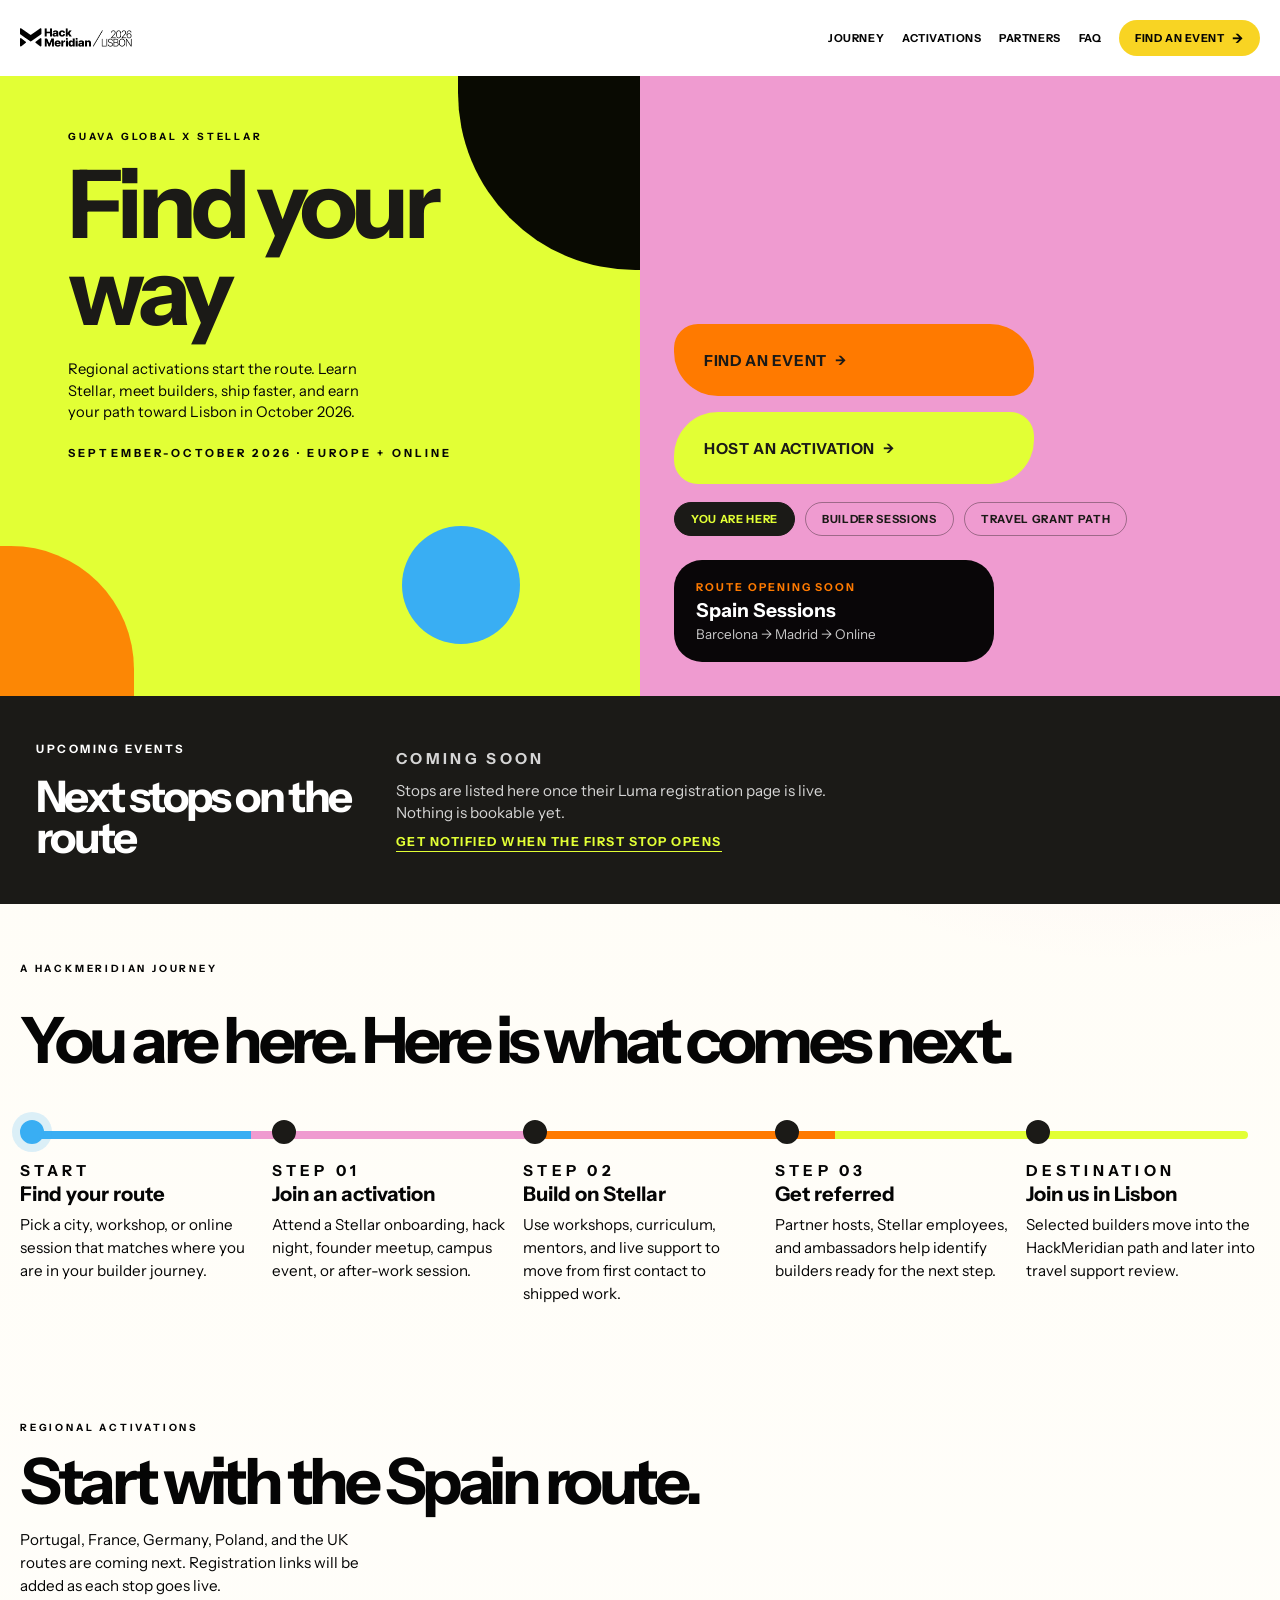
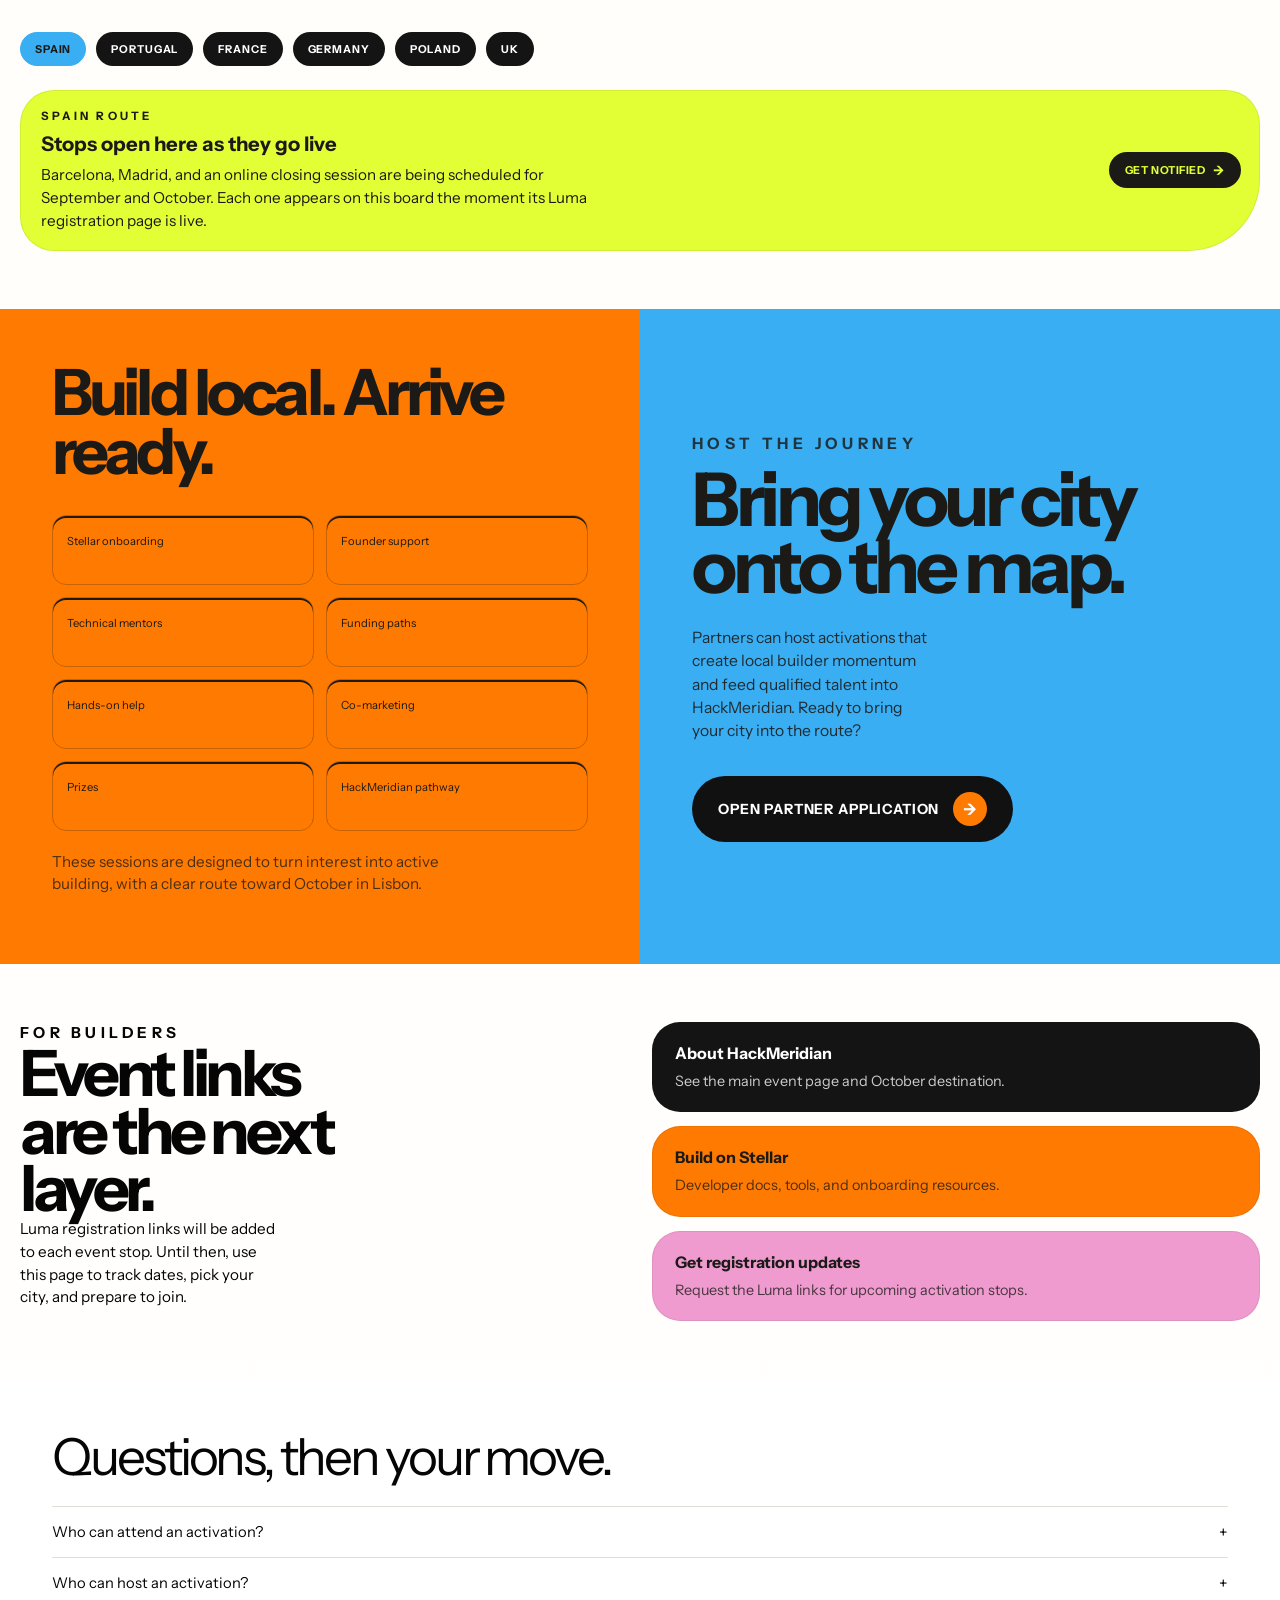
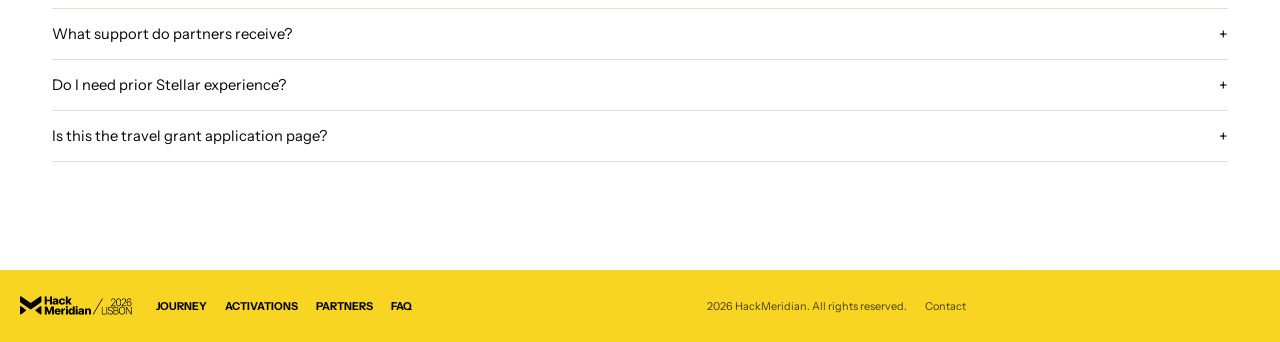
==== index.html @ 7ce5af92 "Hold events until Luma is live; rebuild partner page from the brief Events: - Neither the upcoming s" ====
<!DOCTYPE html>
<html lang="en">
<head>
  <meta charset="UTF-8" />
  <meta name="viewport" content="width=device-width, initial-scale=1.0" />
  <title>Find Your Way to HackMeridian</title>
  <link rel="stylesheet" href="style.css" />
</head>
<body class="yourway-page">
  <header class="site-header">
    <a class="brand" href="#top" aria-label="Find Your Way home">
      <img class="brand__logo" src="assets/event-icon.png" alt="HackMeridian 2026 Lisbon" />
    </a>
    <nav class="site-nav" aria-label="Primary">
      <a href="#journey">Journey</a>
      <a href="#events">Activations</a>
      <a href="#partners">Partners</a>
      <a href="#faq">FAQ</a>
      <a class="site-nav__cta" href="#events">Find an Event</a>
    </nav>
  </header>

  <main id="top">
    <section class="hero yourway-hero">
      <div class="hero__inner">
        <div class="hero__panel hero__panel--copy yourway-hero__copy">
          <div class="yourway-hero__terrain yourway-hero__terrain--one" aria-hidden="true"></div>
          <div class="yourway-hero__terrain yourway-hero__terrain--two" aria-hidden="true"></div>
          <p class="eyebrow">Guava Global x Stellar</p>
          <h1>Find your way</h1>
          <p class="hero__lede">
            Regional activations start the route. Learn Stellar, meet builders,
            ship faster, and earn your path toward Lisbon in October 2026.
          </p>
          <p class="hero__meta">September-October 2026 · Europe + Online</p>
        </div>
        <div class="hero__panel hero__panel--image yourway-hero__image">
          <div class="yourway-hero__cta-stage">
            <div class="yourway-hero__actions">
              <a class="button button--dark" href="#events">Find an event</a>
              <a class="button button--yellow" href="#partners">Host an activation</a>
            </div>
            <ul class="yourway-hero__tags" aria-label="Journey highlights">
              <li>You are here</li>
              <li>Builder sessions</li>
              <li>Travel grant path</li>
            </ul>
          </div>
          <div class="yourway-hero__board">
            <p>Route opening soon</p>
            <strong>Spain Sessions</strong>
            <span>Barcelona → Madrid → Online</span>
          </div>
        </div>
      </div>
    </section>

    <section class="yourway-upcoming" aria-label="Upcoming events">
      <div class="yourway-upcoming__inner">
        <div class="yourway-upcoming__intro">
          <p class="stats__eyebrow">Upcoming events</p>
          <h2 class="stats__heading">Next stops on the route</h2>
        </div>
        <div class="yourway-upcoming__soon">
          <p class="yourway-upcoming__date">Coming soon</p>
          <p>
            Stops are listed here once their Luma registration page is live.
            Nothing is bookable yet.
          </p>
          <a href="#registration-updates">Get notified when the first stop opens</a>
        </div>
      </div>
    </section>

    <section class="yourway-journey" id="journey">
      <div class="yourway-journey__intro">
        <p class="eyebrow">A HackMeridian journey</p>
        <h2>You are here. Here is what comes next.</h2>
      </div>
      <div class="yourway-journey__line">
        <article class="yourway-stop yourway-stop--active">
          <span class="yourway-stop__dot"></span>
          <p class="yourway-stop__label">Start</p>
          <h3>Find your route</h3>
          <p>Pick a city, workshop, or online session that matches where you are in your builder journey.</p>
        </article>
        <article class="yourway-stop">
          <span class="yourway-stop__dot"></span>
          <p class="yourway-stop__label">Step 01</p>
          <h3>Join an activation</h3>
          <p>Attend a Stellar onboarding, hack night, founder meetup, campus event, or after-work session.</p>
        </article>
        <article class="yourway-stop">
          <span class="yourway-stop__dot"></span>
          <p class="yourway-stop__label">Step 02</p>
          <h3>Build on Stellar</h3>
          <p>Use workshops, curriculum, mentors, and live support to move from first contact to shipped work.</p>
        </article>
        <article class="yourway-stop">
          <span class="yourway-stop__dot"></span>
          <p class="yourway-stop__label">Step 03</p>
          <h3>Get referred</h3>
          <p>Partner hosts, Stellar employees, and ambassadors help identify builders ready for the next step.</p>
        </article>
        <article class="yourway-stop">
          <span class="yourway-stop__dot"></span>
          <p class="yourway-stop__label">Destination</p>
          <h3>Join us in Lisbon</h3>
          <p>Selected builders move into the HackMeridian path and later into travel support review.</p>
        </article>
      </div>
      <div class="yourway-journey__terrain" aria-hidden="true">
        <span></span>
        <span></span>
        <span></span>
      </div>
    </section>

    <section class="yourway-events" id="events">
      <div class="yourway-events__header">
        <div>
          <p class="eyebrow">Regional activations</p>
          <h2>Start with the Spain route.</h2>
        </div>
        <p class="yourway-events__note">
          Portugal, France, Germany, Poland, and the UK routes are coming next.
          Registration links will be added as each stop goes live.
        </p>
      </div>

      <div class="yourway-regions" aria-label="Route regions">
        <span class="yourway-region yourway-region--live">Spain</span>
        <span class="yourway-region">Portugal</span>
        <span class="yourway-region">France</span>
        <span class="yourway-region">Germany</span>
        <span class="yourway-region">Poland</span>
        <span class="yourway-region">UK</span>
      </div>

      <!--
        Planned Spain schedule, held back until each stop has a live Luma page.
        Restore a row here as its registration opens:
          Fri 18 Sep · Barcelona · Round 1 Onboarding to Stellar
                       18:00-21:00, after European Blockchain Convention
          Sat 19 Sep · Madrid    · Round 1 Onboarding to Stellar
                       11:00-15:00, builders brunch
          Thu 01 Oct · Madrid    · Round 2 From Build to Shipping, 18:00-21:00
          Fri 02 Oct · Barcelona · Round 2 From Build to Shipping, 18:00-21:00
          Week of 05 Oct · Online · Workshop + Road to Lisbon Q&A, time TBC
      -->
      <div class="yourway-board" aria-label="Spain activation board">
        <article class="yourway-board__row yourway-board__row--soon">
          <div class="yourway-board__main">
            <p class="yourway-board__city">Spain route</p>
            <h3>Stops open here as they go live</h3>
            <p>
              Barcelona, Madrid, and an online closing session are being
              scheduled for September and October. Each one appears on this
              board the moment its Luma registration page is live.
            </p>
          </div>
          <div class="yourway-board__meta">
            <a class="button button--yellow" href="#registration-updates">Get notified</a>
          </div>
        </article>
      </div>

    </section>

    <section class="grid grid--support yourway-benefits" id="partners">
      <div class="grid--support__inner">
        <article class="support support--black">
          <h2>Build local. Arrive ready.</h2>
          <div class="support__chips yourway-benefits__chips">
            <span>Stellar onboarding</span>
            <span>Founder support</span>
            <span>Technical mentors</span>
            <span>Funding paths</span>
            <span>Hands-on help</span>
            <span>Co-marketing</span>
            <span>Prizes</span>
            <span>HackMeridian pathway</span>
          </div>
          <p class="support__note">
            These sessions are designed to turn interest into active building,
            with a clear route toward October in Lisbon.
          </p>
        </article>
        <aside class="support support--yellow yourway-benefits__aside">
          <p class="eyebrow">Host the journey</p>
          <h2>Bring your city onto the map.</h2>
          <p>
            Partners can host activations that create local builder momentum
            and feed qualified talent into HackMeridian. Ready to bring your
            city into the route?
          </p>
          <a class="yourway-benefits__cta" href="partner/">Open partner application</a>
        </aside>
      </div>
    </section>

    <section class="yourway-resources" id="registration-updates">
      <div class="yourway-resources__copy">
        <p class="eyebrow">For builders</p>
        <h2>Event links are the next layer.</h2>
        <p>
          Luma registration links will be added to each event stop. Until then,
          use this page to track dates, pick your city, and prepare to join.
        </p>
      </div>
      <div class="yourway-resources__links">
        <a class="yourway-resource" href="https://hackmeridian.com">
          <strong>About HackMeridian</strong>
          <span>See the main event page and October destination.</span>
        </a>
        <a class="yourway-resource" href="https://stellar.org/developers">
          <strong>Build on Stellar</strong>
          <span>Developer docs, tools, and onboarding resources.</span>
        </a>
        <a class="yourway-resource" href="mailto:meridian@growwithguava.com?subject=Road%20to%20Lisbon%20Registration%20Update">
          <strong>Get registration updates</strong>
          <span>Request the Luma links for upcoming activation stops.</span>
        </a>
      </div>
    </section>

    <section class="faq yourway-faq" id="faq">
      <h2>Questions, then your move.</h2>
      <details class="faq__item">
        <summary>Who can attend an activation?</summary>
        <p>Builders, founders, students, and ecosystem-curious participants who want a practical path into building on Stellar.</p>
      </details>
      <details class="faq__item">
        <summary>Who can host an activation?</summary>
        <p>Community leads, campus groups, founder networks, and local operators with the ability to convene builders and report outcomes.</p>
      </details>
      <details class="faq__item">
        <summary>What support do partners receive?</summary>
        <p>Partners can receive branding, curriculum, co-marketing, technical mentor support, and guidance on how the activation connects to HackMeridian.</p>
      </details>
      <details class="faq__item">
        <summary>Do I need prior Stellar experience?</summary>
        <p>No. Some sessions are designed to onboard builders to Stellar, while later rounds focus on moving ideas closer to shipping.</p>
      </details>
      <details class="faq__item">
        <summary>Is this the travel grant application page?</summary>
        <p>No. Travel support will have a separate application flow later. This page is for activations, event discovery, and host applications.</p>
      </details>
    </section>
  </main>

  <footer class="site-footer">
    <img class="site-footer__logo" src="assets/event-icon.png" alt="HackMeridian 2026 Lisbon" />
    <nav class="site-footer__nav" aria-label="Footer">
      <a href="#journey">Journey</a>
      <a href="#events">Activations</a>
      <a href="#partners">Partners</a>
      <a href="#faq">FAQ</a>
    </nav>
    <div class="site-footer__meta">
      <span>2026 HackMeridian. All rights reserved.</span>
      <a href="mailto:meridian@growwithguava.com">Contact</a>
    </div>
  </footer>

</body>
</html>
---- style.css ----
@import url("https://fonts.googleapis.com/css2?family=Instrument+Sans:wght@400;500;600;700&display=swap");

:root {
  --yellow: #f8d423;
  --black: #050505;
  --white: #ffffff;
  --cream: #f3f1eb;
  --line: #dfddd6;
  --text-muted: #8d887a;
  --page-width: 1460px;
  --section-gap: 0;
  --gutter: 24px;
  --radius-pill: 999px;
  --shadow-glow: 0 0 14px rgba(248, 212, 35, 0.55);
}

*,
*::before,
*::after {
  box-sizing: border-box;
}

html {
  scroll-behavior: smooth;
}

body {
  margin: 0;
  font-family: "Instrument Sans", sans-serif;
  background: var(--white);
  color: var(--black);
}

img {
  display: block;
  width: 100%;
}

a {
  color: inherit;
  text-decoration: none;
}

button,
a {
  -webkit-tap-highlight-color: transparent;
}

.site-header,
.timeline,
.prizes,
.faq,
.site-footer {
  width: min(100%, var(--page-width));
  margin: 0 auto;
}

.site-header {
  display: flex;
  align-items: center;
  justify-content: space-between;
  padding: 12px 20px;
  min-height: 76px;
  background: var(--white);
}

.brand__logo,
.site-footer__logo {
  width: 112px;
  object-fit: contain;
}

.site-nav,
.site-footer__nav,
.site-footer__meta,
.site-footer__social {
  display: flex;
  align-items: center;
  gap: 18px;
}

.site-nav {
  text-transform: uppercase;
  font-size: 11px;
  font-weight: 700;
  letter-spacing: 0.05em;
}

.site-nav__cta,
.button {
  display: inline-flex;
  align-items: center;
  justify-content: center;
  gap: 8px;
  min-height: 36px;
  padding: 0 16px;
  border-radius: var(--radius-pill);
  font-size: 11px;
  font-weight: 700;
  letter-spacing: 0.05em;
  text-transform: uppercase;
}

.site-nav__cta::after,
.button::after {
  content: "\2192";
  font-size: 13px;
  line-height: 1;
}

.site-nav__cta,
.button--yellow {
  background: var(--yellow);
  color: var(--black);
}

.button--dark {
  background: var(--black);
  color: var(--yellow);
}

.grid--split {
  display: grid;
  grid-template-columns: repeat(2, minmax(0, 1fr));
}

.hero,
.grid--support,
.grid--lisbon {
  display: block;
  width: 100%;
}

.hero__inner,
.stats__inner,
.challenge__inner {
  width: min(100%, var(--page-width));
  margin: 0 auto;
}

.hero__inner,
.build-section__inner,
.grid--flush__inner,
.grid--flush__inner,
.grid--support__inner,
.grid--lisbon__inner,
.final-cta__inner {
  display: grid;
  grid-template-columns: repeat(2, minmax(0, 1fr));
}

.hero__inner {
  position: relative;
  width: 100%;
  max-width: none;
  margin: 0;
  min-height: clamp(620px, 48vw, 820px);
}

.build-section__inner,
.grid--flush__inner,
.grid--support__inner,
.grid--lisbon__inner,
.final-cta__inner {
  width: 100%;
  max-width: none;
  margin: 0;
}

.hero__panel,
.panel,
.track,
.support,
.lisbon-copy,
.lisbon-image {
  min-height: 420px;
}

.hero__panel {
  min-height: 0;
}

.hero__panel--copy {
  background: var(--yellow);
  padding: 54px 68px 40px;
  display: flex;
  flex-direction: column;
  justify-content: flex-start;
}

.hero__panel--image {
  position: relative;
  overflow: hidden;
}

.hero__panel--image img,
.lisbon-image img {
  height: 100%;
  object-fit: cover;
}

.hero__panel--image > img:first-child {
  position: absolute;
  inset: 0;
  width: 100%;
  height: 100%;
}

.eyebrow {
  margin: 0 0 18px;
  font-size: 10px;
  font-weight: 700;
  text-transform: uppercase;
  letter-spacing: 0.28em;
}

.hero h1,
.display,
.timeline h2,
.support h2,
.lisbon-copy h2,
.faq h2,
.final-cta h2 {
  margin: 0;
  font-weight: 700;
  letter-spacing: -0.06em;
  line-height: 0.92;
}

.hero h1 {
  max-width: 7.4ch;
  font-size: clamp(4rem, 7.4vw, 6.6rem);
}

.hero__lede,
.hero__meta,
.panel p,
.track p,
.support p,
.timeline__footer,
.lisbon-copy p,
.prizes p,
.faq p,
.final-cta__meta {
  max-width: 42ch;
  font-size: 0.95rem;
  line-height: 1.45;
}

.hero__lede {
  margin: 24px 0 22px;
  max-width: 32ch;
  font-size: 0.92rem;
}

.hero__meta {
  margin: 0 0 34px;
  font-size: 0.7rem;
  font-weight: 700;
  letter-spacing: 0.28em;
  text-transform: uppercase;
  white-space: nowrap;
}

.hero__overlay-art {
  position: absolute;
  z-index: 3;
  inset: 0;
  width: 100%;
  height: 100%;
  object-fit: fill;
  object-position: center center;
  pointer-events: none;
}

.stats {
  background: var(--black);
  color: var(--yellow);
}

.stats__inner {
  display: grid;
  grid-template-columns: 1.2fr repeat(4, minmax(0, 1fr));
  gap: 0;
  padding: 54px 24px 48px;
}

.stats__intro {
  display: flex;
  flex-direction: column;
  justify-content: center;
  padding-left: 12px;
}

.stats__eyebrow {
  margin: 0 0 10px;
  font-size: 0.72rem;
  font-weight: 700;
  letter-spacing: 0.22em;
  text-transform: uppercase;
}

.stats__heading {
  margin: 0;
  color: var(--white);
  font-size: clamp(2rem, 3.4vw, 3.6rem);
  line-height: 0.95;
  letter-spacing: -0.06em;
}

.stat {
  position: relative;
  display: grid;
  place-items: center;
  gap: 4px;
  text-transform: uppercase;
}

.stat__ghost,
.stat__value {
  font-size: clamp(4rem, 9vw, 6.6rem);
  font-weight: 700;
  letter-spacing: -0.08em;
  line-height: 0.9;
}

.stat__ghost {
  position: absolute;
  color: rgba(248, 212, 35, 0.5);
  filter: blur(7px);
  transform: translateY(-2px);
}

.stat__label {
  font-size: 0.58rem;
  font-weight: 700;
  letter-spacing: 0.26em;
}

.panel,
.track,
.support,
.lisbon-copy,
.faq,
.timeline,
.prizes,
.final-cta {
  padding: 54px 52px;
}

.panel--white {
  background: var(--white);
}

.panel--cream {
  background: var(--cream);
}

.display {
  font-size: clamp(3rem, 5.5vw, 4.8rem);
  max-width: 8ch;
}

.panel--white p {
  margin: 22px 0 28px;
}

.panel--list {
  display: flex;
  align-items: center;
}

.panel--list ol {
  margin: 0;
  padding: 0;
  list-style: none;
  width: 100%;
}

.panel--list li {
  display: flex;
  gap: 16px;
  align-items: baseline;
  padding: 14px 0;
  font-size: clamp(1.35rem, 2.4vw, 2rem);
  line-height: 1.1;
}

.panel--list li::before {
  counter-increment: steps;
  content: "0" counter(steps);
  color: var(--yellow);
  font-size: 0.85rem;
  font-weight: 500;
  letter-spacing: 0.05em;
}

.panel--list ol {
  counter-reset: steps;
}

.build-section {
  position: relative;
  overflow: hidden;
  background: var(--white);
}

.build-section__inner {
  position: relative;
}

.build-section__panel {
  position: relative;
  z-index: 1;
  min-height: 520px;
  padding: 62px 64px 112px;
}

.build-section__panel--left {
  background: var(--white);
}

.build-section__panel--right {
  background: var(--cream);
}

.build-section .display {
  max-width: 7.4ch;
  font-size: clamp(4rem, 6vw, 5.9rem);
  line-height: 0.88;
  letter-spacing: -0.08em;
}

.build-section__panel--left p {
  margin: 28px 0 30px;
  max-width: 26ch;
  font-size: 0.95rem;
  line-height: 1.35;
}

.build-section__panel--left .button {
  min-height: 46px;
  padding: 0 20px;
  font-size: 0.98rem;
  color: var(--black);
}

.build-section__panel--left .button::after {
  margin-left: 10px;
}

.build-section__panel--right {
  display: flex;
  align-items: center;
}

.build-section__panel--right ol {
  width: 100%;
  margin-top: 6px;
}

.build-section__panel--right li {
  gap: 22px;
  padding: 18px 0;
  font-size: clamp(2rem, 3vw, 2.35rem);
  font-weight: 400;
  line-height: 1.15;
}

.build-section__panel--right li::before {
  color: #f0c617;
  font-size: 1.05rem;
  font-weight: 400;
  letter-spacing: 0.02em;
  min-width: 34px;
}

.build-section__pattern {
  position: absolute;
  left: 0;
  right: 0;
  bottom: 0;
  height: 44px;
  z-index: 2;
  background-image: url("assets/panel-pattern.png");
  background-repeat: repeat-x;
  background-position: left bottom;
  background-size: auto 43px;
  pointer-events: none;
}

.grid--flush .track {
  min-height: 430px;
  position: relative;
  padding: 48px 60px 52px;
}

.track--yellow {
  background: var(--yellow);
}

.track--black {
  background: var(--black);
  color: var(--white);
}

.track__title {
  margin: 0 0 28px;
  font-size: clamp(8.6rem, 13vw, 12rem);
  font-weight: 300;
  text-transform: uppercase;
  letter-spacing: -0.08em;
  line-height: 0.82;
}

.track h3 {
  margin: 0 0 22px;
  font-size: clamp(2rem, 2.8vw, 2.5rem);
  font-weight: 400;
}

.track > p:not(.track__title) {
  max-width: 22ch;
  font-size: 1.05rem;
  line-height: 1.45;
}

.track--black h3 {
  color: var(--yellow);
}

.track__tag {
  display: inline-block;
  margin-top: 30px;
  font-size: 0.78rem;
  font-weight: 700;
  text-transform: uppercase;
  letter-spacing: 0.34em;
}

.grid--flush {
  position: relative;
  display: block;
  width: 100%;
}

.grid--flush__inner {
  position: relative;
  width: min(100%, var(--page-width));
  margin: 0 auto;
  display: grid;
  grid-template-columns: repeat(2, minmax(0, 1fr));
}

.program-divider {
  position: absolute;
  left: 50%;
  top: 50%;
  width: 54px;
  height: 54px;
  transform: translate(-50%, -50%);
  z-index: 3;
}

.program-divider__ring,
.program-divider__arrows {
  position: absolute;
  inset: 0;
  width: 100%;
  height: 100%;
  object-fit: contain;
}

.program-divider__arrows {
  inset: 13px;
  width: calc(100% - 26px);
  height: calc(100% - 26px);
}

.challenge {
  background: var(--black);
  color: var(--white);
}

.challenge__inner {
  padding: 50px 52px 64px;
}

.challenge__intro {
  margin: 0 0 54px;
  font-size: clamp(2rem, 4vw, 3.6rem);
  font-weight: 300;
  letter-spacing: -0.04em;
}

.challenge__wordmark {
  display: grid;
  place-items: center;
  min-height: 168px;
  margin-top: 36px;
  perspective: 1800px;
  perspective-origin: center center;
}

.challenge__wordmark-stage {
  position: relative;
  width: min(88vw, 1160px);
  height: 112px;
  transform-style: preserve-3d;
  overflow: hidden;
  will-change: transform;
}

.challenge__wordmark-text {
  position: absolute;
  left: 50%;
  top: 50%;
  width: 100%;
  padding: 0 12px;
  margin: 0;
  color: var(--yellow);
  font-size: clamp(4rem, 7vw, 7.8rem);
  font-weight: 700;
  line-height: 0.9;
  letter-spacing: -0.08em;
  text-transform: uppercase;
  text-align: center;
  white-space: nowrap;
  box-sizing: border-box;
  transform-origin: center center;
  backface-visibility: hidden;
  will-change: transform, opacity, filter;
  transform-style: preserve-3d;
}

.challenge__wordmark-text--current {
  transform: translate3d(-50%, -50%, 56px) rotateX(0deg);
  opacity: 1;
  filter:
    drop-shadow(0 4px 0 rgba(248, 212, 35, 0.28))
    drop-shadow(0 8px 0 rgba(248, 212, 35, 0.18))
    drop-shadow(0 12px 0 rgba(248, 212, 35, 0.1));
}

.challenge__wordmark-text--next {
  transform: translate3d(-50%, calc(-50% + 56px), 0) rotateX(-90deg);
  opacity: 1;
  filter:
    drop-shadow(0 3px 0 rgba(248, 212, 35, 0.22))
    drop-shadow(0 6px 0 rgba(248, 212, 35, 0.12))
    brightness(0.96);
}

.challenge__wordmark-stage.is-rotating .challenge__wordmark-text--current {
  animation: challengeWordOut 820ms cubic-bezier(0.55, 0, 0.2, 1) forwards;
}

.challenge__wordmark-stage.is-rotating .challenge__wordmark-text--next {
  animation: challengeWordIn 820ms cubic-bezier(0.32, 0.94, 0.6, 1) forwards;
}

@keyframes challengeWordOut {
  0% {
    transform: translate3d(-50%, -50%, 56px) rotateX(0deg);
    opacity: 1;
    filter:
      drop-shadow(0 4px 0 rgba(248, 212, 35, 0.28))
      drop-shadow(0 8px 0 rgba(248, 212, 35, 0.18))
      drop-shadow(0 12px 0 rgba(248, 212, 35, 0.1));
  }
  100% {
    transform: translate3d(-50%, calc(-50% - 56px), 0) rotateX(90deg);
    opacity: 1;
    filter:
      drop-shadow(0 2px 0 rgba(248, 212, 35, 0.22))
      drop-shadow(0 5px 0 rgba(248, 212, 35, 0.14))
      brightness(0.88);
  }
}

@keyframes challengeWordIn {
  0% {
    transform: translate3d(-50%, calc(-50% + 56px), 0) rotateX(-90deg);
    opacity: 0.92;
    filter:
      drop-shadow(0 2px 0 rgba(248, 212, 35, 0.18))
      drop-shadow(0 5px 0 rgba(248, 212, 35, 0.1))
      brightness(0.86);
  }
  100% {
    transform: translate3d(-50%, -50%, 56px) rotateX(0deg);
    opacity: 1;
    filter:
      drop-shadow(0 4px 0 rgba(248, 212, 35, 0.28))
      drop-shadow(0 8px 0 rgba(248, 212, 35, 0.18))
      drop-shadow(0 12px 0 rgba(248, 212, 35, 0.1));
  }
}

.support--black {
  background: var(--black);
  color: var(--white);
}

.support--yellow {
  background: var(--yellow);
  display: flex;
  flex-direction: column;
  justify-content: center;
}

.support h2 {
  font-size: clamp(2.6rem, 5vw, 4.4rem);
  margin-bottom: 22px;
}

.support--yellow h2 {
  color: var(--white);
  font-size: clamp(3rem, 5.4vw, 4.8rem);
}

.support__chips {
  display: grid;
  grid-template-columns: repeat(4, minmax(0, 1fr));
  gap: 12px;
  margin: 34px 0 20px;
}

.support__chips span {
  min-height: 70px;
  padding: 18px 14px;
  border: 1px solid rgba(255, 255, 255, 0.16);
  border-radius: 14px;
  box-shadow: inset 0 2px 0 0 var(--yellow);
  font-size: 0.7rem;
  line-height: 1.35;
}

.support__note {
  font-size: 0.8rem;
  color: rgba(255, 255, 255, 0.7);
}

.support__ai-mark {
  width: 78px;
  height: auto;
  margin-top: 16px;
}

.timeline {
  background: var(--white);
  position: relative;
  overflow: hidden;
  padding: 56px 60px 64px;
}

.timeline h2 {
  font-size: clamp(2.8rem, 4.9vw, 4.5rem);
  font-weight: 400;
  max-width: none;
  letter-spacing: -0.07em;
  line-height: 0.94;
}

.timeline__headline-line {
  display: block;
  white-space: nowrap;
}

.timeline__steps {
  position: relative;
  display: grid;
  grid-template-columns: repeat(6, minmax(0, 1fr));
  gap: 22px;
  margin-top: 44px;
  padding-top: 0;
  z-index: 1;
}

.timeline__line {
  position: absolute;
  top: 13px;
  left: 12px;
  right: 12px;
  height: 1px;
  background: var(--black);
}

.timeline__step {
  display: grid;
  grid-template-rows: 26px auto;
  row-gap: 18px;
  min-width: 0;
}

.timeline__marker {
  position: relative;
}

.timeline__dot {
  position: absolute;
  top: 1px;
  left: 0;
  width: 24px;
  height: 24px;
  border-radius: 50%;
  border: 2px solid var(--black);
  background: var(--white);
}

.timeline__step--filled .timeline__dot {
  background: var(--yellow);
  border-color: var(--yellow);
}

.timeline__label {
  margin: 0 0 10px;
  font-size: 0.76rem;
  font-weight: 700;
  text-transform: uppercase;
  letter-spacing: 0.34em;
}

.timeline__copy {
  margin: 0;
  max-width: 12ch;
  font-size: 0.82rem;
  font-weight: 600;
  line-height: 1.45;
}

.timeline__footer {
  position: relative;
  margin: 110px 0 0;
  font-size: clamp(2rem, 3vw, 2.7rem);
  font-weight: 400;
  letter-spacing: -0.04em;
  z-index: 1;
}

.timeline__marks {
  position: absolute;
  right: 0;
  bottom: 0;
  display: flex;
  gap: 14px;
  align-items: flex-end;
  opacity: 0.9;
  pointer-events: none;
}

.timeline__marks img {
  width: 92px;
  height: auto;
  display: block;
}

.lisbon-copy {
  background: var(--black);
  color: var(--white);
  display: flex;
  flex-direction: column;
  justify-content: center;
}

.lisbon-copy h2 {
  font-size: clamp(2.8rem, 5vw, 4.6rem);
  margin-bottom: 18px;
}

.lisbon-copy p {
  margin: 0 0 10px;
}

.lisbon-copy .button {
  align-self: flex-start;
  margin-top: 20px;
}

.lisbon-copy .button--yellow {
  color: var(--black);
}

.prizes {
  display: grid;
  grid-template-columns: 0.7fr 1.5fr 1.3fr 1fr;
  gap: 18px;
  align-items: start;
  background: var(--cream);
}

.prizes p {
  margin: 0;
}

.prizes__eyebrow {
  font-size: 0.62rem;
  font-weight: 700;
  color: var(--yellow);
  text-transform: uppercase;
  letter-spacing: 0.26em;
}

.prizes__headline {
  font-size: clamp(2.8rem, 4.8vw, 4.6rem);
  line-height: 0.98;
}

.prizes__detail {
  font-size: 0.9rem;
  line-height: 1.4;
}

.prizes__detail--muted {
  color: var(--text-muted);
}

.faq {
  background: var(--white);
}

.faq h2 {
  margin-bottom: 26px;
  font-size: clamp(2.1rem, 4vw, 3.4rem);
  font-weight: 400;
}

.faq__item {
  border-top: 1px solid var(--line);
}

.faq__item:last-of-type {
  border-bottom: 1px solid var(--line);
}

.faq summary {
  display: flex;
  align-items: center;
  justify-content: space-between;
  gap: 16px;
  padding: 15px 0;
  cursor: pointer;
  list-style: none;
  font-size: 0.92rem;
}

.faq summary::-webkit-details-marker {
  display: none;
}

.faq summary::after {
  content: "+";
  font-size: 1rem;
}

.faq details[open] summary::after {
  content: "-";
}

.faq details p {
  margin: 0 0 18px;
  color: #444;
}

.faq > .button {
  margin-top: 22px;
}

.final-cta {
  background: var(--black);
  color: var(--white);
  padding: 0;
  overflow: hidden;
}

.final-cta__inner {
  grid-template-columns: 1.55fr 1fr;
  min-height: 720px;
}

.eyebrow--yellow {
  color: var(--yellow);
}

.final-cta__content {
  display: flex;
  flex-direction: column;
  justify-content: center;
  padding: 88px 86px 76px;
}

.final-cta h2 {
  margin-bottom: 28px;
  max-width: none;
  font-size: clamp(4.4rem, 8vw, 8rem);
  line-height: 0.88;
  letter-spacing: -0.09em;
}

.final-cta__line {
  display: block;
}

.final-cta__line--ship {
  white-space: nowrap;
}

.final-cta__line--ship span {
  color: var(--yellow);
  text-shadow:
    8px 0 0 rgba(248, 212, 35, 0.32),
    16px 0 0 rgba(248, 212, 35, 0.24),
    24px 0 0 rgba(248, 212, 35, 0.18),
    32px 0 0 rgba(248, 212, 35, 0.12),
    40px 0 0 rgba(248, 212, 35, 0.08),
    48px 0 0 rgba(248, 212, 35, 0.05);
  display: inline-block;
  font-weight: 800;
  letter-spacing: 0.04em;
  margin-left: 0.12ch;
  transform: translateZ(0);
}

.final-cta__meta {
  margin: 0 0 34px;
  font-size: 0.86rem;
  text-transform: uppercase;
  letter-spacing: 0.14em;
}

.final-cta .button {
  align-self: flex-start;
  min-height: 78px;
  padding: 0 34px;
  font-size: 1rem;
  color: var(--black);
}

.final-cta__image {
  min-height: 720px;
}

.final-cta__image img {
  width: 100%;
  height: 100%;
  object-fit: cover;
  object-position: center center;
}

.site-footer {
  display: grid;
  grid-template-columns: auto auto 1fr auto;
  align-items: center;
  gap: 24px;
  padding: 26px 20px;
  background: var(--yellow);
  font-size: 0.68rem;
}

.site-footer__nav {
  text-transform: uppercase;
  font-weight: 700;
}

.site-footer__meta {
  justify-content: center;
  flex-wrap: wrap;
  color: rgba(5, 5, 5, 0.72);
}

.site-footer__social a {
  font-weight: 700;
  text-transform: uppercase;
}

@media (max-width: 1120px) {
  .support__chips,
  .timeline__steps,
  .prizes {
    grid-template-columns: repeat(2, minmax(0, 1fr));
  }

  .site-footer {
    grid-template-columns: 1fr;
    justify-items: start;
  }

  .site-footer__meta {
    justify-content: flex-start;
  }
}

@media (max-width: 820px) {
  .site-header,
  .site-nav {
    flex-wrap: wrap;
  }

  .hero__inner,
  .build-section__inner,
  .grid--flush__inner,
  .grid--support__inner,
  .grid--lisbon__inner,
  .final-cta__inner,
  .timeline__steps,
  .support__chips,
  .prizes {
    grid-template-columns: 1fr;
  }

  .hero__panel,
  .panel,
  .track,
  .support,
  .lisbon-copy,
  .lisbon-image {
    min-height: auto;
  }

  .hero__panel--copy,
  .panel,
  .track,
  .support,
  .timeline,
  .prizes,
  .faq,
  .final-cta,
  .lisbon-copy {
    padding: 36px 22px;
  }

  .challenge {
    padding: 40px 22px 48px;
  }

  .site-header {
    padding: 16px;
    gap: 12px;
  }

  .site-nav {
    gap: 12px;
    font-size: 10px;
  }

  .hero__inner {
    min-height: auto;
  }

  .stats__inner {
    grid-template-columns: 1fr;
  }

  .hero__meta {
    white-space: normal;
  }

  .hero__panel--copy {
    padding: 48px 22px 36px;
  }

  .hero__overlay-art {
    object-position: center top;
  }

  .panel--list li {
    font-size: 1.4rem;
  }

  .stats__intro {
    padding-left: 0;
    padding-bottom: 12px;
  }

  .build-section__panel {
    min-height: auto;
    padding: 36px 22px 72px;
  }

  .build-section .display {
    max-width: 8ch;
    font-size: 3.3rem;
  }

  .build-section__panel--right li {
    font-size: 1.45rem;
    gap: 14px;
    padding: 12px 0;
  }

  .build-section__pattern {
    height: 32px;
  }

  .final-cta__content {
    padding: 44px 22px 36px;
  }

  .final-cta h2 {
    font-size: 3.8rem;
    margin-bottom: 20px;
  }

  .final-cta__line--ship {
    white-space: normal;
  }

  .final-cta__meta {
    margin-bottom: 24px;
    font-size: 0.76rem;
  }

  .final-cta .button {
    min-height: 58px;
    padding: 0 24px;
  }

  .final-cta__image {
    min-height: 360px;
  }

  .grid--flush .track {
    min-height: auto;
    padding: 36px 22px;
  }

  .track__title {
    font-size: 5.6rem;
    margin-bottom: 18px;
  }

  .track h3 {
    margin-bottom: 14px;
    font-size: 1.9rem;
  }

  .track > p:not(.track__title) {
    font-size: 1rem;
  }

  .track__tag {
    margin-top: 20px;
    font-size: 0.68rem;
  }

  .program-divider {
    display: none;
  }

  .timeline {
    padding: 36px 22px 140px;
  }

  .timeline__steps {
    grid-template-columns: 1fr;
    gap: 26px;
    padding-top: 0;
    margin-top: 28px;
  }

  .timeline__line {
    display: none;
  }

  .timeline__step {
    grid-template-columns: 20px 1fr;
    grid-template-rows: auto;
    column-gap: 14px;
    row-gap: 0;
    align-items: start;
  }

  .timeline__marker {
    height: 20px;
  }

  .timeline__dot {
    top: 0;
    left: 0;
    width: 18px;
    height: 18px;
  }

  .timeline__footer {
    margin-top: 44px;
  }

  .timeline__headline-line {
    white-space: normal;
  }

  .timeline__marks {
    right: 12px;
    gap: 8px;
  }

  .timeline__marks img {
    width: 54px;
  }
}

.yourway-page {
  --yourway-lime: #e2ff35;
  --yourway-pink: #ef9bd0;
  --yourway-blue: #39aef3;
  --yourway-orange: #ff7a00;
  --yourway-cream: #000000;
  --yourway-ink: #1b1a17;
  background:
    radial-gradient(circle at 10% 6%, rgba(57, 174, 243, 0.2), transparent 18%),
    radial-gradient(circle at 88% 10%, rgba(239, 155, 208, 0.26), transparent 18%),
    linear-gradient(180deg, #fff9ea 0%, #fffdf7 24%, #ffffff 100%);
}

.yourway-hero__copy {
  position: relative;
  overflow: hidden;
  background: var(--yourway-lime);
  isolation: isolate;
}

.yourway-hero__copy::after {
  content: "";
  position: absolute;
  right: -64px;
  top: -52px;
  width: 246px;
  height: 246px;
  border-radius: 0 0 0 72%;
  background: rgba(0, 0, 0, 0.96);
  z-index: 0;
}

.yourway-hero h1 {
  max-width: 8.2ch;
  position: relative;
  z-index: 2;
  color: var(--yourway-ink);
}

.yourway-hero__actions {
  display: flex;
  flex-wrap: wrap;
  gap: 12px;
  position: relative;
  z-index: 2;
}

.yourway-hero__actions .button--yellow {
  color: var(--yourway-ink);
  background: var(--yourway-lime);
}

.yourway-hero__tags {
  display: flex;
  flex-wrap: wrap;
  gap: 10px;
  margin: 28px 0 0;
  padding: 0;
  list-style: none;
  position: relative;
  z-index: 2;
}

.yourway-hero__tags li,
.yourway-region,
.yourway-pill {
  display: inline-flex;
  align-items: center;
  min-height: 34px;
  padding: 0 14px;
  border-radius: var(--radius-pill);
  font-size: 0.68rem;
  font-weight: 700;
  letter-spacing: 0.08em;
  text-transform: uppercase;
}

/* Tags are descriptive, not interactive: ghost styling keeps them from
   reading as buttons next to the two CTAs above. */
.yourway-hero__tags li {
  min-height: 30px;
  border: 1px solid rgba(27, 26, 23, 0.38);
  background: transparent;
  color: var(--yourway-ink);
  font-size: 0.64rem;
}

.yourway-hero__actions .button--dark {
  background: var(--yourway-orange);
  color: var(--yourway-ink);
}

.yourway-hero__actions .button--dark::after {
  color: currentColor;
}

.yourway-hero__actions .button--yellow::after {
  color: currentColor;
}

/* "You are here" is the current position marker, so it stays filled. */
.yourway-hero__tags li:nth-child(1) {
  border-color: var(--yourway-ink);
  background: var(--yourway-ink);
  color: var(--yourway-lime);
}

.yourway-hero__image {
  position: relative;
  display: flex;
  flex-direction: column;
  justify-content: space-between;
  gap: 24px;
  padding: 42px 34px 34px;
  background: linear-gradient(180deg, var(--yourway-pink) 0%, #ef9bd0 100%);
}

.yourway-hero__board {
  position: relative;
  z-index: 2;
  display: grid;
  gap: 4px;
  max-width: 320px;
  padding: 20px 22px;
  border-radius: 28px;
  background: rgba(0, 0, 0, 0.96);
  color: var(--white);
}

.yourway-hero__board p,
.yourway-hero__board strong,
.yourway-hero__board span {
  margin: 0;
}

.yourway-hero__board p {
  color: var(--yourway-orange);
  font-size: 0.68rem;
  font-weight: 700;
  letter-spacing: 0.18em;
  text-transform: uppercase;
}

.yourway-hero__board strong {
  font-size: 1.2rem;
}

.yourway-hero__board span {
  font-size: 0.84rem;
  color: rgba(255, 255, 255, 0.78);
}

.yourway-upcoming {
  background: var(--yourway-ink);
  color: var(--white);
}

.yourway-upcoming__inner {
  width: min(100%, var(--page-width));
  margin: 0 auto;
  display: grid;
  grid-template-columns: 1.2fr repeat(3, minmax(0, 1fr));
  gap: 0;
  padding: 42px 24px;
}

.yourway-upcoming .stats__eyebrow {
  margin: 0 0 10px;
}

.yourway-upcoming .stats__heading {
  margin: 0;
  color: var(--white);
  font-size: clamp(2rem, 3.4vw, 3.6rem);
  line-height: 0.95;
  letter-spacing: -0.06em;
}

.yourway-upcoming__intro {
  display: grid;
  align-content: center;
  gap: 10px;
  padding-left: 12px;
}

.yourway-upcoming__note {
  margin: 0;
  max-width: 28ch;
  font-size: 0.84rem;
  line-height: 1.45;
  color: rgba(255, 255, 255, 0.72);
}

.yourway-upcoming__event {
  display: grid;
  align-content: center;
  gap: 8px;
  padding: 10px 20px;
}

.yourway-upcoming__event h3,
.yourway-upcoming__event p,
.yourway-upcoming__event span {
  margin: 0;
}

.yourway-upcoming__date {
  font-size: 0.68rem;
  font-weight: 700;
  letter-spacing: 0.22em;
  text-transform: uppercase;
  color: var(--yourway-lime);
}

.yourway-upcoming__event h3 {
  font-size: 1.12rem;
  line-height: 1.15;
}

.yourway-upcoming__event p {
  font-size: 0.92rem;
  line-height: 1.4;
  color: rgba(255, 255, 255, 0.82);
}

.yourway-upcoming__event span {
  margin-top: 4px;
  font-size: 0.72rem;
  font-weight: 700;
  letter-spacing: 0.14em;
  text-transform: uppercase;
  color: var(--yourway-orange);
}

.yourway-hero__terrain {
  position: absolute;
  pointer-events: none;
  z-index: 0;
}

.yourway-hero__terrain--one {
  left: -42px;
  bottom: -26px;
  width: 176px;
  height: 176px;
  border-radius: 0 70% 0 0;
  background: rgba(255, 122, 0, 0.9);
}

.yourway-hero__terrain--two {
  right: 120px;
  bottom: 52px;
  width: 118px;
  height: 118px;
  border-radius: 50%;
  background: var(--yourway-blue);
}

.yourway-hero .eyebrow,
.yourway-hero .hero__lede,
.yourway-hero .hero__meta {
  position: relative;
  z-index: 2;
}

.yourway-hero__cta-stage {
  position: relative;
  z-index: 2;
  display: grid;
  gap: 18px;
  align-content: start;
  margin-top: auto;
}

.yourway-hero__image .yourway-hero__actions {
  flex-direction: column;
  align-items: flex-start;
  gap: 16px;
}

.yourway-hero__image .yourway-hero__actions .button {
  min-width: min(100%, 360px);
  justify-content: flex-start;
}

.yourway-hero__image .yourway-hero__actions .button {
  min-height: 72px;
  padding: 0 30px;
  font-size: 0.95rem;
  letter-spacing: 0.04em;
  box-shadow: none;
}

.yourway-hero__image .yourway-hero__actions .button--dark {
  border-radius: 24px 44px 24px 44px;
}

.yourway-hero__image .yourway-hero__actions .button--yellow {
  border-radius: 44px 24px 44px 24px;
}

/* Compact chip row. Deliberately smaller than the CTA buttons above so the
   two interactive elements stay the dominant target in the panel. */
.yourway-hero__image .yourway-hero__tags {
  display: flex;
  flex-wrap: wrap;
  gap: 10px;
  margin: 0;
}

.yourway-hero__image .yourway-hero__tags li {
  min-height: 34px;
  padding: 0 16px;
  font-size: 0.7rem;
  letter-spacing: 0.06em;
}

.yourway-journey,
.yourway-events,
.yourway-form-section,
.yourway-resources,
.yourway-faq {
  width: min(100%, var(--page-width));
  margin: 0 auto;
}

.yourway-journey,
.yourway-events,
.yourway-form-section,
.yourway-resources {
  padding: 58px 20px;
}

.yourway-journey__intro,
.yourway-events__header,
.yourway-form-section__intro,
.yourway-resources {
  display: grid;
  gap: 18px;
}

.yourway-journey h2,
.yourway-events h2,
.yourway-form-section h2,
.yourway-resources h2 {
  margin: 0;
  font-size: clamp(2.7rem, 5vw, 4.8rem);
  line-height: 0.92;
  letter-spacing: -0.07em;
}

.yourway-journey {
  position: relative;
  overflow: hidden;
}

.yourway-journey__line {
  position: relative;
  display: grid;
  grid-template-columns: repeat(5, minmax(0, 1fr));
  gap: 18px;
  margin-top: 46px;
}

.yourway-journey__line::before {
  content: "";
  position: absolute;
  left: 12px;
  right: 12px;
  top: 15px;
  height: 8px;
  border-radius: 999px;
  background:
    linear-gradient(90deg, var(--yourway-blue) 0%, var(--yourway-blue) 18%, var(--yourway-pink) 18%, var(--yourway-pink) 42%, var(--yourway-orange) 42%, var(--yourway-orange) 66%, var(--yourway-lime) 66%, var(--yourway-lime) 100%);
}

.yourway-stop {
  position: relative;
  padding-top: 44px;
}

.yourway-stop__dot {
  position: absolute;
  left: 0;
  top: 4px;
  width: 24px;
  height: 24px;
  border-radius: 50%;
  border: 2px solid var(--yourway-ink);
  background: var(--yourway-ink);
}

.yourway-stop--active .yourway-stop__dot {
  background: var(--yourway-blue);
  border-color: var(--yourway-blue);
  box-shadow: 0 0 0 8px rgba(57, 174, 243, 0.18);
}

.yourway-stop__label,
.yourway-board__city {
  margin: 0 0 10px;
  font-size: 0.72rem;
  font-weight: 700;
  letter-spacing: 0.28em;
  text-transform: uppercase;
}

.yourway-stop h3,
.yourway-board h3,
.yourway-card h3 {
  margin: 0 0 10px;
  font-size: 1.26rem;
  line-height: 1.06;
}

.yourway-stop p,
.yourway-events__note,
.yourway-board__main p:last-child,
.yourway-form-section__intro p,
.yourway-resources__copy p,
.yourway-form__actions p {
  margin: 0;
  max-width: 34ch;
  font-size: 0.95rem;
  line-height: 1.5;
}

.yourway-regions {
  display: flex;
  flex-wrap: wrap;
  gap: 10px;
  margin: 34px 0 24px;
}

.yourway-region {
  border: 1px solid rgba(27, 26, 23, 0.08);
  background: rgba(0, 0, 0, 0.92);
  color: var(--white);
}

.yourway-region--live {
  background: var(--yourway-blue);
  border-color: var(--yourway-blue);
  color: var(--yourway-ink);
}

.yourway-board {
  display: grid;
  gap: 14px;
}

.yourway-board__row {
  display: grid;
  grid-template-columns: 132px minmax(0, 1fr) auto;
  gap: 18px;
  align-items: center;
  padding: 18px 18px 18px 20px;
  border: 1px solid rgba(27, 26, 23, 0.08);
  border-radius: 34px;
  background: rgba(0, 0, 0, 0.92);
  color: var(--white);
  overflow: hidden;
  position: relative;
}

.yourway-board__row--blue {
  background: var(--yourway-blue);
  color: var(--yourway-ink);
  border-radius: 34px 34px 34px 72px;
}

.yourway-board__row--pink {
  background: var(--yourway-pink);
  color: var(--yourway-ink);
  border-radius: 34px 72px 34px 34px;
}

.yourway-board__row--orange {
  background: #ff8a63;
  color: var(--yourway-ink);
  border-radius: 72px 34px 34px 34px;
}

.yourway-board__row--lime {
  background: var(--yourway-lime);
  color: var(--yourway-ink);
  border-radius: 34px 34px 72px 34px;
}

.yourway-board__row--cream {
  background: #111111;
  border-radius: 34px;
  color: var(--white);
}

.yourway-board__date {
  display: grid;
  gap: 4px;
  position: relative;
  z-index: 1;
}

.yourway-board__date span {
  font-size: 0.66rem;
  font-weight: 700;
  letter-spacing: 0.26em;
  text-transform: uppercase;
}

.yourway-board__date strong {
  font-size: 1.7rem;
  letter-spacing: -0.05em;
}

.yourway-board__main p,
.yourway-board__main h3 {
  max-width: none;
  position: relative;
  z-index: 1;
}

.yourway-board__meta {
  display: grid;
  justify-items: end;
  gap: 12px;
  position: relative;
  z-index: 1;
}

/* Coming-soon states. Nothing is listed on either the strip or the board
   until that stop has a live Luma page, so both collapse to a single panel
   pointing at the notify link. */
.yourway-upcoming__soon {
  grid-column: 2 / -1;
  display: grid;
  align-content: center;
  gap: 10px;
  padding: 10px 20px;
}

.yourway-upcoming__soon p {
  margin: 0;
  max-width: 46ch;
  font-size: 0.95rem;
  line-height: 1.45;
  color: rgba(255, 255, 255, 0.82);
}

.yourway-upcoming__soon a {
  justify-self: start;
  font-size: 0.78rem;
  font-weight: 700;
  letter-spacing: 0.12em;
  text-transform: uppercase;
  color: var(--yourway-lime);
  border-bottom: 1px solid currentColor;
  padding-bottom: 2px;
}

.yourway-board__row--soon {
  grid-template-columns: minmax(0, 1fr) auto;
  background: var(--yourway-lime);
  color: var(--yourway-ink);
  border-radius: 34px 34px 72px 34px;
}

.yourway-board__row--soon .yourway-board__main p:last-child {
  max-width: 56ch;
}

/* Yellow on lime reads as one flat shape; go dark for separation. */
.yourway-board__row--soon .button--yellow {
  background: var(--yourway-ink);
  color: var(--yourway-lime);
}

/* Non-interactive stand-in for a Register button on stops that have no
   registration URL yet. Dashed + unfilled so it never reads as a CTA.
   Inherits the row's text colour, which already meets contrast. */
.yourway-board__pending {
  display: inline-flex;
  align-items: center;
  min-height: 36px;
  padding: 0 16px;
  border: 1px dashed currentColor;
  border-radius: var(--radius-pill);
  background: transparent;
  font-size: 11px;
  font-weight: 700;
  letter-spacing: 0.05em;
  text-transform: uppercase;
}

.yourway-pill {
  color: var(--yourway-ink);
}

.yourway-pill--yellow {
  background: var(--white);
  color: var(--yourway-ink);
}

.yourway-pill--river {
  background: var(--white);
  color: var(--yourway-ink);
}

.yourway-pill--terracotta {
  background: var(--white);
  color: var(--yourway-ink);
}

.yourway-pill--jacaranda {
  background: var(--white);
  color: var(--yourway-ink);
}

.yourway-benefits__chips {
  grid-template-columns: repeat(2, minmax(0, 1fr));
}

.yourway-benefits .support--black {
  background: var(--yourway-orange);
  color: var(--yourway-ink);
}

.yourway-benefits .support__chips span {
  border-color: rgba(27, 26, 23, 0.24);
  box-shadow: inset 0 2px 0 0 var(--yourway-ink);
}

.yourway-benefits .support__note {
  color: rgba(27, 26, 23, 0.78);
}

.yourway-benefits__aside {
  position: relative;
  overflow: hidden;
  color: var(--yourway-ink);
  background: var(--yourway-blue);
  align-items: flex-start;
}

.yourway-benefits__aside h2 {
  color: var(--yourway-ink);
  margin-bottom: 10px;
  max-width: 10ch;
  font-size: clamp(3.2rem, 5.8vw, 5.8rem);
  line-height: 0.9;
}

.yourway-benefits__aside .eyebrow {
  margin-bottom: 12px;
  color: rgba(27, 26, 23, 0.82);
}

.yourway-benefits__aside p {
  max-width: 24ch;
  color: rgba(27, 26, 23, 0.88);
  font-size: 0.98rem;
  line-height: 1.48;
}

.yourway-benefits__cta {
  display: inline-flex;
  align-items: center;
  gap: 14px;
  margin-top: 18px;
  min-height: 66px;
  padding: 0 26px;
  border-radius: 999px;
  background: #111111;
  color: var(--white);
  font-size: 0.88rem;
  font-weight: 700;
  letter-spacing: 0.06em;
  text-transform: uppercase;
}

.yourway-benefits__cta::after {
  content: "\2192";
  display: inline-flex;
  align-items: center;
  justify-content: center;
  width: 34px;
  height: 34px;
  border-radius: 50%;
  background: var(--yourway-orange);
  color: var(--white);
  font-size: 1rem;
  line-height: 1;
  flex: 0 0 auto;
}

.yourway-resources {
  display: grid;
  grid-template-columns: 1fr 1fr;
  gap: 24px;
  align-items: start;
}

.yourway-resources__copy h2 {
  max-width: 8ch;
  line-height: 0.9;
}

.yourway-resources__copy p {
  max-width: 26ch;
}

.yourway-resources__links {
  display: grid;
  gap: 14px;
}

.yourway-resource {
  display: grid;
  gap: 8px;
  padding: 20px 22px;
  border-radius: 28px;
  border: 1px solid rgba(27, 26, 23, 0.08);
  background: rgba(0, 0, 0, 0.92);
  color: var(--white);
}

.yourway-resources__links .yourway-resource:nth-child(2) {
  background: var(--yourway-orange);
  color: var(--yourway-ink);
}

.yourway-resources__links .yourway-resource:nth-child(3) {
  background: var(--yourway-pink);
  color: var(--yourway-ink);
}

.yourway-resources__links .yourway-resource:nth-child(2) span,
.yourway-resources__links .yourway-resource:nth-child(3) span {
  color: rgba(27, 26, 23, 0.78);
}

.yourway-resource strong {
  font-size: 1rem;
}

.yourway-resource span {
  font-size: 0.9rem;
  line-height: 1.4;
  color: rgba(255, 255, 255, 0.78);
}

.yourway-faq {
  margin-bottom: 54px;
}

.partner-page {
  --partner-pink: #ef9bd0;
  --partner-blue: #39aef3;
  --partner-orange: #ff7a00;
  --partner-lime: #e2ff35;
  --partner-ink: #111111;
  /* Text-safe orange: #ff7a00 only hits 2.6:1 on white, this clears AA at 4.8:1. */
  --partner-orange-ink: #b85700;
  background:
    radial-gradient(circle at 18% 10%, rgba(57, 174, 243, 0.12), transparent 18%),
    radial-gradient(circle at 86% 16%, rgba(239, 155, 208, 0.14), transparent 18%),
    linear-gradient(180deg, #fffdf8 0%, #ffffff 100%);
}

.partner-hero,
.partner-overview,
.partner-beats,
.partner-opportunity,
.partner-model,
.partner-rules,
.partner-content,
.partner-metrics,
.partner-next,
.partner-formats,
.partner-apply {
  width: min(100%, var(--page-width));
  margin: 0 auto;
  padding: 58px 20px;
}

.partner-hero__inner,
.partner-overview__grid,
.partner-formats,
.partner-apply {
  display: grid;
  grid-template-columns: repeat(2, minmax(0, 1fr));
  gap: 24px;
}

.partner-hero__copy h1,
.partner-overview h2,
.partner-apply h2 {
  margin: 0;
  font-size: clamp(3rem, 5.8vw, 6rem);
  line-height: 0.9;
  letter-spacing: -0.08em;
}

.partner-hero__lede,
.partner-hero__meta,
.partner-formats__copy p,
.partner-apply__intro p {
  margin: 0;
  max-width: 34ch;
  font-size: 0.96rem;
  line-height: 1.5;
}

.partner-hero__copy {
  display: grid;
  gap: 18px;
  align-content: start;
}

.partner-hero__meta {
  font-size: 0.74rem;
  font-weight: 700;
  text-transform: uppercase;
  letter-spacing: 0.22em;
}

.partner-hero__card {
  display: grid;
  align-content: start;
  gap: 12px;
  padding: 28px;
  border-radius: 36px;
  background: var(--partner-ink);
  color: var(--white);
}

.partner-hero__card p,
.partner-hero__card strong,
.partner-hero__card span {
  margin: 0;
}

.partner-hero__card p {
  color: var(--partner-orange);
  font-size: 0.74rem;
  font-weight: 700;
  text-transform: uppercase;
  letter-spacing: 0.2em;
}

.partner-hero__card strong {
  font-size: 1.35rem;
  line-height: 1.15;
}

.partner-hero__card span {
  font-size: 0.92rem;
  line-height: 1.45;
  color: rgba(255, 255, 255, 0.78);
}

.partner-overview__intro,
.partner-beats__copy,
.partner-formats__copy,
.partner-apply__intro {
  display: grid;
  gap: 16px;
}

.partner-overview__grid {
  grid-template-columns: repeat(3, minmax(0, 1fr));
  margin-top: 34px;
}

.partner-panel {
  min-height: 280px;
  padding: 26px;
  border-radius: 34px;
}

.partner-panel--pink {
  background: var(--partner-pink);
  color: var(--black);
}

.partner-panel--blue {
  background: var(--partner-blue);
  color: var(--black);
}

.partner-panel--black {
  background: var(--partner-ink);
  color: var(--white);
}

.partner-panel h3 {
  margin: 0 0 16px;
  font-size: 1.2rem;
}

.partner-panel ul {
  display: grid;
  gap: 14px;
  margin: 0;
  padding: 0;
  list-style: none;
}

.partner-panel li {
  position: relative;
  padding-left: 18px;
  font-size: 0.95rem;
  line-height: 1.45;
}

.partner-panel li::before {
  content: "";
  position: absolute;
  left: 0;
  top: 0.5em;
  width: 8px;
  height: 8px;
  border-radius: 50%;
  background: currentColor;
}

.partner-formats {
  align-items: start;
}

.partner-formats__list {
  display: flex;
  flex-wrap: wrap;
  gap: 14px;
  align-content: start;
}

.partner-formats__list span {
  display: inline-flex;
  align-items: center;
  min-height: 56px;
  padding: 0 24px;
  border-radius: 999px;
  font-size: 0.86rem;
  font-weight: 700;
  text-transform: uppercase;
  letter-spacing: 0.06em;
}

.partner-formats__list span:nth-child(1) {
  background: var(--partner-lime);
}

.partner-formats__list span:nth-child(2) {
  background: var(--partner-orange);
  color: var(--black);
}

.partner-formats__list span:nth-child(3) {
  background: var(--partner-blue);
  color: var(--black);
}

.partner-formats__list span:nth-child(4) {
  background: var(--partner-pink);
}

.partner-formats__list span:nth-child(5) {
  background: var(--partner-ink);
  color: var(--white);
}

.partner-apply {
  align-items: start;
  padding-bottom: 70px;
}

.partner-form {
  display: grid;
  grid-template-columns: repeat(2, minmax(0, 1fr));
  gap: 16px;
}

.partner-form label {
  display: grid;
  gap: 8px;
  font-size: 0.82rem;
  font-weight: 700;
  letter-spacing: 0.03em;
  text-transform: uppercase;
}

.partner-form input,
.partner-form select,
.partner-form textarea {
  width: 100%;
  padding: 14px 16px;
  border: 1px solid rgba(27, 26, 23, 0.12);
  border-radius: 22px;
  font: inherit;
  font-size: 0.95rem;
  font-weight: 400;
  letter-spacing: 0;
  text-transform: none;
  background: rgba(255, 255, 255, 0.92);
  color: var(--black);
}

.partner-form textarea {
  resize: vertical;
}

.partner-form__full {
  grid-column: 1 / -1;
}

.partner-form__actions {
  display: flex;
  align-items: center;
  justify-content: space-between;
  gap: 18px;
  padding: 22px 24px;
  border-radius: 28px;
  background: var(--partner-ink);
  color: var(--white);
}

.partner-form__actions p {
  margin: 0;
  max-width: 34ch;
  font-size: 0.92rem;
  line-height: 1.45;
}

.partner-form__actions strong {
  color: var(--partner-lime);
}

.partner-form__actions .button {
  background: var(--partner-orange);
  color: var(--black);
}

@media (max-width: 1120px) {
  .partner-hero__inner,
  .partner-overview__grid,
  .partner-formats,
  .partner-apply {
    grid-template-columns: 1fr;
  }

  .yourway-upcoming__inner,
  .yourway-journey__line,
  .yourway-resources {
    grid-template-columns: 1fr;
  }

  .yourway-journey__line::before {
    display: none;
  }

  .yourway-stop {
    padding-top: 0;
    padding-left: 40px;
  }

  .yourway-stop__dot {
    top: 2px;
  }

  .yourway-board__row {
    grid-template-columns: 104px minmax(0, 1fr);
  }

  .yourway-board__meta {
    grid-column: 1 / -1;
    justify-items: start;
  }

}

@media (max-width: 820px) {
  .partner-hero,
  .partner-overview,
  .partner-formats,
  .partner-apply {
    padding: 36px 16px;
  }

  .partner-form {
    grid-template-columns: 1fr;
  }

  .partner-form__actions {
    flex-direction: column;
    align-items: flex-start;
  }

  .yourway-upcoming__inner {
    padding: 32px 22px;
    gap: 18px;
  }

  .yourway-upcoming__intro,
  .yourway-upcoming__event {
    padding: 0;
  }

  .yourway-resources__copy h2 {
    max-width: 7ch;
    font-size: 3.4rem;
  }

  .yourway-journey,
  .yourway-events,
  .yourway-form-section,
  .yourway-resources {
    padding: 36px 16px;
  }

  .yourway-hero__copy::after {
    right: -18px;
    top: -18px;
    width: 130px;
    height: 130px;
  }

  .yourway-hero__board {
    max-width: none;
  }

  .yourway-board__row,
  .yourway-resources {
    grid-template-columns: 1fr;
  }

  .yourway-board__date strong {
    font-size: 1.4rem;
  }

}


/* ---------------------------------------------------------------------------
   Activation partner brief
   Section headings run smaller than the hero so the eight numbered sections
   read as one document rather than eight competing covers.
   --------------------------------------------------------------------------- */

.partner-formats {
  grid-template-columns: minmax(0, 1fr);
}

.partner-beats h2,
.partner-opportunity h2,
.partner-formats h2,
.partner-model h2,
.partner-rules h2,
.partner-content h2,
.partner-metrics h2,
.partner-next h2 {
  margin: 0;
  max-width: 20ch;
  font-size: clamp(2.1rem, 3.5vw, 3.3rem);
  line-height: 0.98;
  letter-spacing: -0.05em;
}

.partner-lede,
.partner-goal,
.partner-beats__copy p {
  margin: 0;
  max-width: 72ch;
  font-size: 0.98rem;
  line-height: 1.55;
}

.partner-goal {
  margin-top: 26px;
  padding: 20px 24px;
  border-radius: 24px;
  background: rgba(27, 26, 23, 0.05);
}

.partner-beats {
  display: grid;
  grid-template-columns: minmax(0, 0.9fr) minmax(0, 1.1fr);
  gap: 28px;
  align-items: start;
}

.partner-beats__list {
  display: grid;
  grid-template-columns: repeat(2, minmax(0, 1fr));
  gap: 12px;
  margin: 0;
  padding: 0;
  list-style: none;
}

.partner-beats__list li {
  display: grid;
  gap: 4px;
  padding: 16px 18px;
  border: 1px solid rgba(27, 26, 23, 0.14);
  border-radius: 20px;
}

.partner-beats__list strong {
  font-size: 0.78rem;
  font-weight: 700;
  letter-spacing: 0.14em;
  text-transform: uppercase;
}

.partner-beats__list span {
  font-size: 0.88rem;
  line-height: 1.4;
  color: rgba(27, 26, 23, 0.72);
}

.partner-tracks {
  display: grid;
  grid-template-columns: repeat(2, minmax(0, 1fr));
  gap: 20px;
  margin-top: 30px;
}

.partner-track {
  display: grid;
  align-content: start;
  gap: 10px;
  padding: 26px;
  border-radius: 34px;
  color: var(--black);
}

.partner-track--genesis {
  background: var(--partner-lime);
}

.partner-track--scale {
  background: var(--partner-blue);
}

.partner-track h3 {
  margin: 0;
  font-size: 1.24rem;
  line-height: 1.15;
}

.partner-track p {
  margin: 0;
  font-size: 0.94rem;
  line-height: 1.45;
}

.partner-track__name {
  font-size: 0.72rem;
  font-weight: 700;
  letter-spacing: 0.24em;
  text-transform: uppercase;
}

.partner-track__prize {
  margin-top: 6px;
  padding-top: 12px;
  border-top: 1px solid rgba(5, 5, 5, 0.22);
  font-weight: 700;
}

.partner-overview__grid--two {
  grid-template-columns: repeat(2, minmax(0, 1fr));
}

.partner-rules__grid {
  display: grid;
  grid-template-columns: repeat(3, minmax(0, 1fr));
  gap: 20px;
  margin-top: 32px;
}

.partner-rule {
  display: grid;
  align-content: start;
  gap: 10px;
  padding: 26px;
  border-radius: 30px;
  border: 1px solid rgba(27, 26, 23, 0.14);
}

.partner-rule__num {
  margin: 0;
  font-size: 0.74rem;
  font-weight: 700;
  letter-spacing: 0.24em;
  color: var(--partner-orange-ink);
}

.partner-rule h3 {
  margin: 0;
  font-size: 1.18rem;
}

.partner-rule p {
  margin: 0;
  font-size: 0.93rem;
  line-height: 1.5;
}

/* A wide comparison table has to scroll inside its own box, never the page. */
.partner-table__scroll {
  margin-top: 30px;
  overflow-x: auto;
  border-radius: 28px;
  border: 1px solid rgba(27, 26, 23, 0.14);
}

.partner-table {
  width: 100%;
  min-width: 720px;
  border-collapse: collapse;
  text-align: left;
}

.partner-table th,
.partner-table td {
  padding: 16px 18px;
  font-size: 0.9rem;
  line-height: 1.45;
  vertical-align: top;
  border-bottom: 1px solid rgba(27, 26, 23, 0.12);
}

.partner-table thead th {
  background: var(--partner-ink);
  color: var(--white);
  font-size: 0.7rem;
  font-weight: 700;
  letter-spacing: 0.16em;
  text-transform: uppercase;
  border-bottom: 0;
}

.partner-table tbody th {
  font-size: 1rem;
  font-weight: 700;
  white-space: nowrap;
}

.partner-table tbody tr:last-child th,
.partner-table tbody tr:last-child td {
  border-bottom: 0;
}

.partner-modules {
  display: grid;
  grid-template-columns: repeat(2, minmax(0, 1fr));
  gap: 18px;
  margin-top: 32px;
}

.partner-module {
  display: grid;
  align-content: start;
  gap: 10px;
  padding: 24px;
  border-radius: 28px;
  border: 1px solid rgba(27, 26, 23, 0.14);
}

.partner-module--priority {
  background: var(--partner-lime);
  border-color: var(--partner-lime);
}

.partner-module h3 {
  margin: 0;
  font-size: 1.1rem;
}

.partner-module p {
  margin: 0;
  font-size: 0.93rem;
  line-height: 1.5;
}

.partner-thresholds {
  display: grid;
  gap: 10px;
  margin-top: 28px;
  padding: 24px 26px;
  border-radius: 28px;
  background: var(--partner-ink);
  color: var(--white);
}

.partner-thresholds p {
  margin: 0;
  font-size: 0.94rem;
  line-height: 1.5;
}

.partner-thresholds strong {
  color: var(--partner-lime);
}

.partner-outcomes {
  display: grid;
  gap: 8px;
  margin: 4px 0 0;
  padding: 0;
  list-style: none;
}

.partner-outcomes li {
  padding-left: 16px;
  position: relative;
  font-size: 0.92rem;
  line-height: 1.5;
}

.partner-outcomes li::before {
  content: "";
  position: absolute;
  left: 0;
  top: 0.6em;
  width: 7px;
  height: 7px;
  border-radius: 50%;
  background: var(--partner-orange);
}

.partner-apply__sla {
  font-weight: 700;
  text-transform: uppercase;
  letter-spacing: 0.14em;
  font-size: 0.74rem !important;
}

.partner-steps {
  display: grid;
  gap: 14px;
  margin: 30px 0 0;
  padding: 0;
  list-style: none;
  counter-reset: partner-step;
}

.partner-steps li {
  display: grid;
  gap: 6px;
  padding: 22px 26px 22px 64px;
  position: relative;
  border-radius: 26px;
  border: 1px solid rgba(27, 26, 23, 0.14);
}

.partner-steps li::before {
  counter-increment: partner-step;
  content: "0" counter(partner-step);
  position: absolute;
  left: 24px;
  top: 22px;
  font-size: 0.8rem;
  font-weight: 700;
  letter-spacing: 0.1em;
  color: var(--partner-orange-ink);
}

.partner-steps strong {
  font-size: 1.04rem;
}

.partner-steps span {
  font-size: 0.93rem;
  line-height: 1.5;
  color: rgba(27, 26, 23, 0.76);
}

/* Form: the proposal's eight questions, grouped so the ask stays legible. */
.partner-apply__intro {
  align-content: start;
  position: sticky;
  top: 24px;
}

.partner-form {
  grid-template-columns: minmax(0, 1fr);
  gap: 22px;
}

.partner-form fieldset {
  display: grid;
  gap: 14px;
  margin: 0;
  padding: 24px;
  border: 1px solid rgba(27, 26, 23, 0.14);
  border-radius: 28px;
}

.partner-form legend {
  padding: 0 10px;
  margin-left: -10px;
  font-size: 0.72rem;
  font-weight: 700;
  letter-spacing: 0.18em;
  text-transform: uppercase;
  color: var(--partner-orange-ink);
}

.partner-form__grid {
  display: grid;
  grid-template-columns: repeat(2, minmax(0, 1fr));
  gap: 14px;
}

.partner-form__hint {
  font-size: 0.8rem;
  font-weight: 400;
  line-height: 1.45;
  letter-spacing: 0;
  text-transform: none;
  color: rgba(27, 26, 23, 0.68);
}

.partner-form__check {
  grid-template-columns: auto minmax(0, 1fr);
  align-items: start;
  gap: 12px;
}

.partner-form__check input {
  width: 20px;
  height: 20px;
  margin-top: 2px;
  padding: 0;
  accent-color: var(--partner-orange);
}

.partner-form__check span {
  font-size: 0.88rem;
  font-weight: 400;
  line-height: 1.5;
  letter-spacing: 0;
  text-transform: none;
}

.visually-hidden {
  position: absolute;
  width: 1px;
  height: 1px;
  margin: -1px;
  padding: 0;
  overflow: hidden;
  clip: rect(0 0 0 0);
  white-space: nowrap;
  border: 0;
}

@media (max-width: 1120px) {
  .partner-beats,
  .partner-overview__grid--two,
  .partner-rules__grid,
  .partner-modules,
  .partner-tracks {
    grid-template-columns: minmax(0, 1fr);
  }

  .partner-apply__intro {
    position: static;
  }
}

@media (max-width: 820px) {
  .partner-beats__list,
  .partner-form__grid {
    grid-template-columns: minmax(0, 1fr);
  }

  .partner-beats,
  .partner-opportunity,
  .partner-model,
  .partner-rules,
  .partner-content,
  .partner-metrics,
  .partner-next {
    padding: 36px 16px;
  }
}
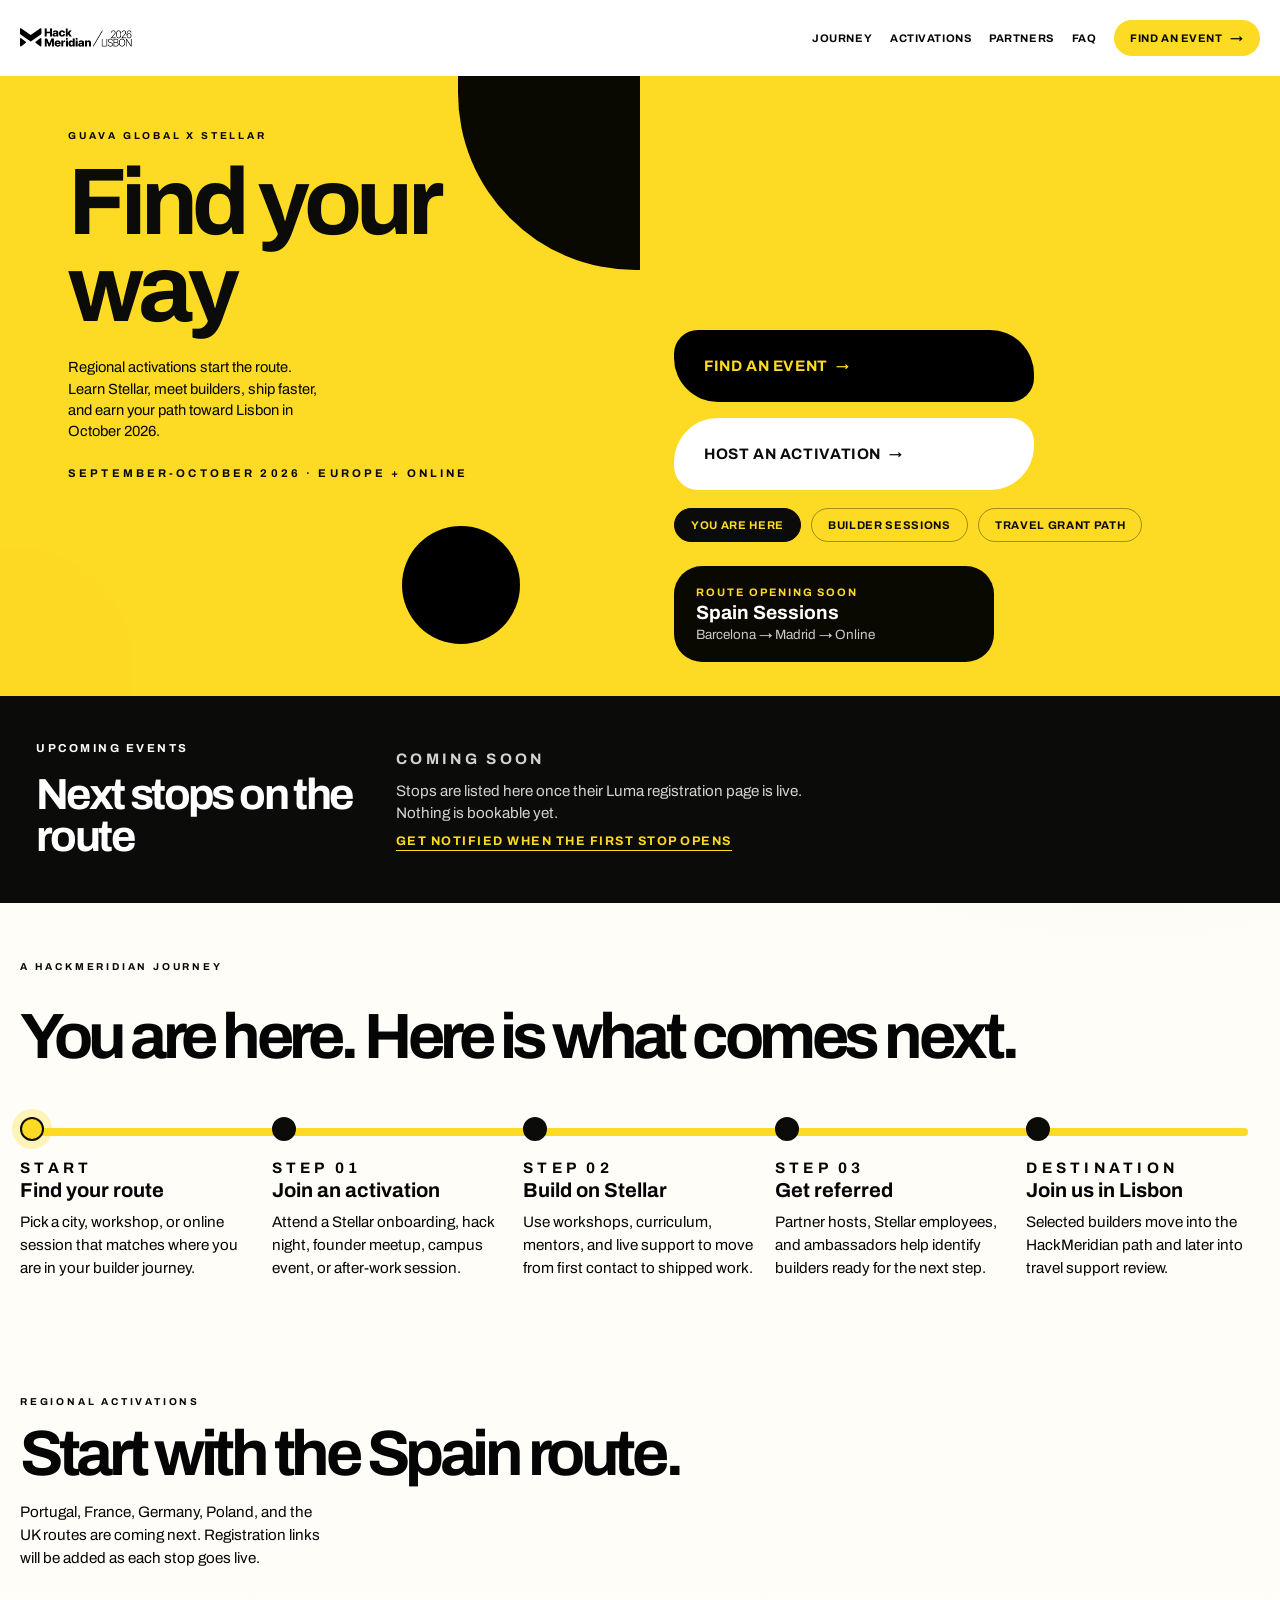
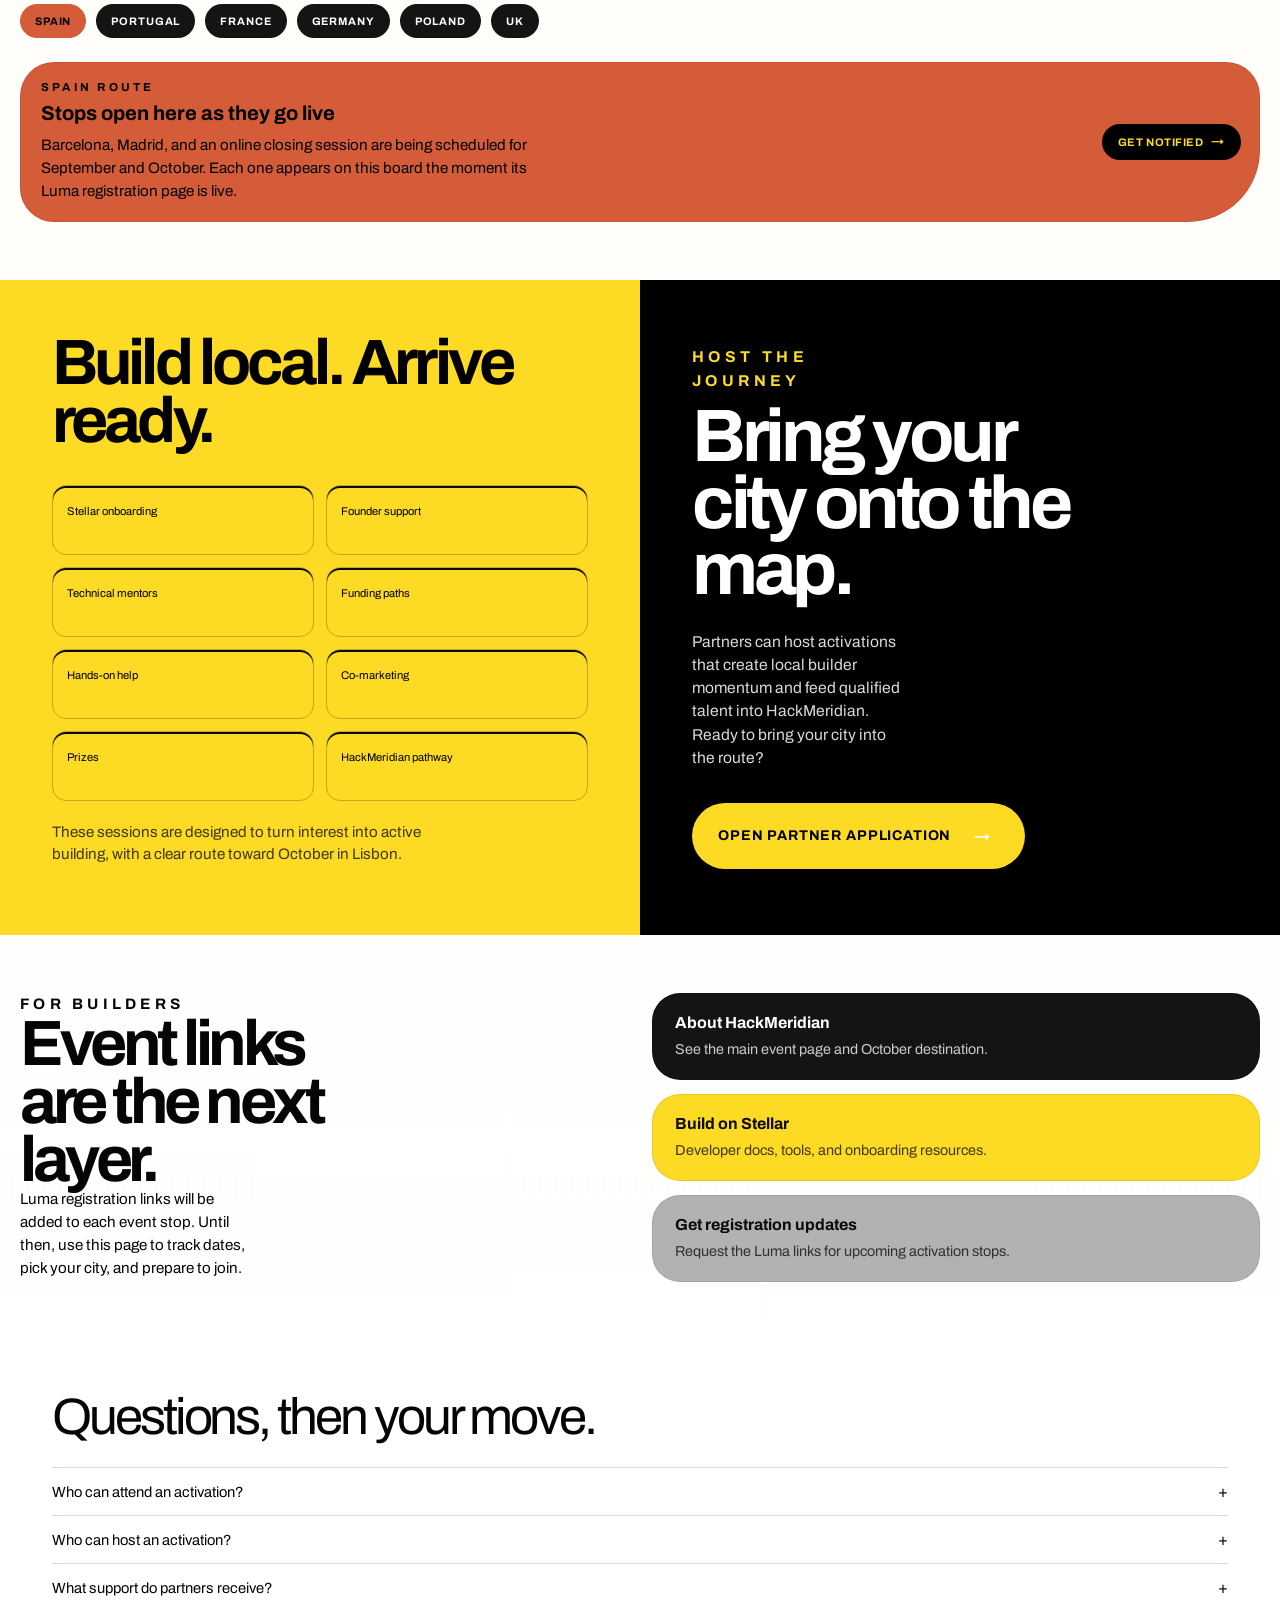
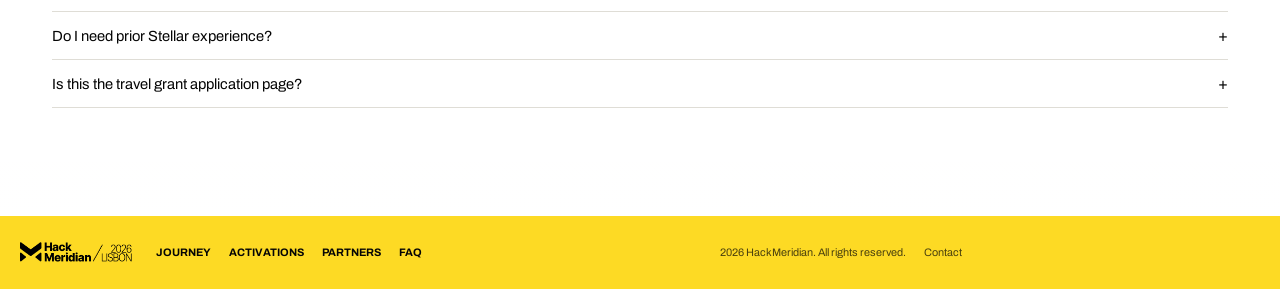
==== commit df22f514: "Apply the FIND YOUR WAY identity to the live site The brand block swap the token refactor was built " ====
--- a/index.html
+++ b/index.html
@@ -3,6 +3,8 @@
 <head>
   <meta charset="UTF-8" />
   <meta name="viewport" content="width=device-width, initial-scale=1.0" />
+  <!-- Unlisted campaign surface per PRD: keep out of search indexes. -->
+  <meta name="robots" content="noindex, nofollow" />
   <title>Find Your Way to HackMeridian</title>
   <link rel="stylesheet" href="style.css" />
 </head>
--- a/style.css
+++ b/style.css
@@ -1,7 +1,45 @@
-@import url("https://fonts.googleapis.com/css2?family=Instrument+Sans:wght@400;500;600;700&display=swap");
+@import url("https://fonts.googleapis.com/css2?family=Archivo:wght@400;500;600;700;800;900&display=swap");
 
 :root {
-  --yellow: #f8d423;
+  /* ------------------------------------------------------------------
+     BRAND. This block is the whole identity — every colour on both pages
+     resolves back to it. Swapping the brand means editing here, nowhere
+     else. The *-rgb channels exist so translucent surfaces can be built
+     with rgb(var(--x-rgb) / <alpha>) instead of a frozen rgba() literal.
+     ------------------------------------------------------------------ */
+  /* FIND YOUR WAY 2026 (Figma: HackMeridian-2026 / 4415-2).
+     Core: Generous Gold, Black, White; Gray is structural only.
+     Region colours identify regions and nothing else —
+     Spain=Terracotta, Portugal=Gold, UK/France=River, Vietnam/SEA=Jacaranda. */
+  --brand-yellow: #fdda24;
+  --brand-yellow-deep: #d7b91f;
+  --brand-lime: #fdda24;
+  --brand-pink: #b2b2b2;
+  --brand-blue: #000000;
+  --brand-orange: #fdda24;
+  --brand-coral: #fdda24;
+  /* Muted label cast for numbered legends on light grounds (6.3:1 on white). */
+  --brand-orange-ink: #63605a;
+  --region-spain: #d45c39;
+
+  --ink: #0b0b0a;
+  --surface-dark: #111111;
+  --surface-tint: #fffdf8;
+  --surface-tint-warm: #fffdf7;
+  --surface-tint-cream: #fff9ea;
+  --body-muted: #444444;
+
+  --brand-yellow-rgb: 253 218 36;
+  --brand-blue-rgb: 0 0 0;
+  --brand-pink-rgb: 178 178 178;
+  --brand-lime-rgb: 253 218 36;
+  --brand-orange-rgb: 253 218 36;
+  --ink-rgb: 11 11 10;
+  --black-rgb: 5 5 5;
+  --white-rgb: 255 255 255;
+  --pure-black-rgb: 0 0 0;
+
+  --yellow: var(--brand-yellow);
   --black: #050505;
   --white: #ffffff;
   --cream: #f3f1eb;
@@ -26,7 +64,7 @@
 
 body {
   margin: 0;
-  font-family: "Instrument Sans", sans-serif;
+  font-family: "Archivo", sans-serif;
   background: var(--white);
   color: var(--black);
 }
@@ -326,7 +364,7 @@
 
 .stat__ghost {
   position: absolute;
-  color: rgba(248, 212, 35, 0.5);
+  color: rgb(var(--brand-yellow-rgb) / 0.5);
   filter: blur(7px);
   transform: translateY(-2px);
 }
@@ -468,7 +506,7 @@
 }
 
 .build-section__panel--right li::before {
-  color: #f0c617;
+  color: var(--brand-yellow-deep);
   font-size: 1.05rem;
   font-weight: 400;
   letter-spacing: 0.02em;
@@ -637,17 +675,17 @@
   transform: translate3d(-50%, -50%, 56px) rotateX(0deg);
   opacity: 1;
   filter:
-    drop-shadow(0 4px 0 rgba(248, 212, 35, 0.28))
-    drop-shadow(0 8px 0 rgba(248, 212, 35, 0.18))
-    drop-shadow(0 12px 0 rgba(248, 212, 35, 0.1));
+    drop-shadow(0 4px 0 rgb(var(--brand-yellow-rgb) / 0.28))
+    drop-shadow(0 8px 0 rgb(var(--brand-yellow-rgb) / 0.18))
+    drop-shadow(0 12px 0 rgb(var(--brand-yellow-rgb) / 0.1));
 }
 
 .challenge__wordmark-text--next {
   transform: translate3d(-50%, calc(-50% + 56px), 0) rotateX(-90deg);
   opacity: 1;
   filter:
-    drop-shadow(0 3px 0 rgba(248, 212, 35, 0.22))
-    drop-shadow(0 6px 0 rgba(248, 212, 35, 0.12))
+    drop-shadow(0 3px 0 rgb(var(--brand-yellow-rgb) / 0.22))
+    drop-shadow(0 6px 0 rgb(var(--brand-yellow-rgb) / 0.12))
     brightness(0.96);
 }
 
@@ -664,16 +702,16 @@
     transform: translate3d(-50%, -50%, 56px) rotateX(0deg);
     opacity: 1;
     filter:
-      drop-shadow(0 4px 0 rgba(248, 212, 35, 0.28))
-      drop-shadow(0 8px 0 rgba(248, 212, 35, 0.18))
-      drop-shadow(0 12px 0 rgba(248, 212, 35, 0.1));
+      drop-shadow(0 4px 0 rgb(var(--brand-yellow-rgb) / 0.28))
+      drop-shadow(0 8px 0 rgb(var(--brand-yellow-rgb) / 0.18))
+      drop-shadow(0 12px 0 rgb(var(--brand-yellow-rgb) / 0.1));
   }
   100% {
     transform: translate3d(-50%, calc(-50% - 56px), 0) rotateX(90deg);
     opacity: 1;
     filter:
-      drop-shadow(0 2px 0 rgba(248, 212, 35, 0.22))
-      drop-shadow(0 5px 0 rgba(248, 212, 35, 0.14))
+      drop-shadow(0 2px 0 rgb(var(--brand-yellow-rgb) / 0.22))
+      drop-shadow(0 5px 0 rgb(var(--brand-yellow-rgb) / 0.14))
       brightness(0.88);
   }
 }
@@ -683,17 +721,17 @@
     transform: translate3d(-50%, calc(-50% + 56px), 0) rotateX(-90deg);
     opacity: 0.92;
     filter:
-      drop-shadow(0 2px 0 rgba(248, 212, 35, 0.18))
-      drop-shadow(0 5px 0 rgba(248, 212, 35, 0.1))
+      drop-shadow(0 2px 0 rgb(var(--brand-yellow-rgb) / 0.18))
+      drop-shadow(0 5px 0 rgb(var(--brand-yellow-rgb) / 0.1))
       brightness(0.86);
   }
   100% {
     transform: translate3d(-50%, -50%, 56px) rotateX(0deg);
     opacity: 1;
     filter:
-      drop-shadow(0 4px 0 rgba(248, 212, 35, 0.28))
-      drop-shadow(0 8px 0 rgba(248, 212, 35, 0.18))
-      drop-shadow(0 12px 0 rgba(248, 212, 35, 0.1));
+      drop-shadow(0 4px 0 rgb(var(--brand-yellow-rgb) / 0.28))
+      drop-shadow(0 8px 0 rgb(var(--brand-yellow-rgb) / 0.18))
+      drop-shadow(0 12px 0 rgb(var(--brand-yellow-rgb) / 0.1));
   }
 }
 
@@ -729,7 +767,7 @@
 .support__chips span {
   min-height: 70px;
   padding: 18px 14px;
-  border: 1px solid rgba(255, 255, 255, 0.16);
+  border: 1px solid rgb(var(--white-rgb) / 0.16);
   border-radius: 14px;
   box-shadow: inset 0 2px 0 0 var(--yellow);
   font-size: 0.7rem;
@@ -738,7 +776,7 @@
 
 .support__note {
   font-size: 0.8rem;
-  color: rgba(255, 255, 255, 0.7);
+  color: rgb(var(--white-rgb) / 0.7);
 }
 
 .support__ai-mark {
@@ -959,7 +997,7 @@
 
 .faq details p {
   margin: 0 0 18px;
-  color: #444;
+  color: var(--body-muted);
 }
 
 .faq > .button {
@@ -1008,12 +1046,12 @@
 .final-cta__line--ship span {
   color: var(--yellow);
   text-shadow:
-    8px 0 0 rgba(248, 212, 35, 0.32),
-    16px 0 0 rgba(248, 212, 35, 0.24),
-    24px 0 0 rgba(248, 212, 35, 0.18),
-    32px 0 0 rgba(248, 212, 35, 0.12),
-    40px 0 0 rgba(248, 212, 35, 0.08),
-    48px 0 0 rgba(248, 212, 35, 0.05);
+    8px 0 0 rgb(var(--brand-yellow-rgb) / 0.32),
+    16px 0 0 rgb(var(--brand-yellow-rgb) / 0.24),
+    24px 0 0 rgb(var(--brand-yellow-rgb) / 0.18),
+    32px 0 0 rgb(var(--brand-yellow-rgb) / 0.12),
+    40px 0 0 rgb(var(--brand-yellow-rgb) / 0.08),
+    48px 0 0 rgb(var(--brand-yellow-rgb) / 0.05);
   display: inline-block;
   font-weight: 800;
   letter-spacing: 0.04em;
@@ -1065,7 +1103,7 @@
 .site-footer__meta {
   justify-content: center;
   flex-wrap: wrap;
-  color: rgba(5, 5, 5, 0.72);
+  color: rgb(var(--black-rgb) / 0.72);
 }
 
 .site-footer__social a {
@@ -1300,16 +1338,16 @@
 }
 
 .yourway-page {
-  --yourway-lime: #e2ff35;
-  --yourway-pink: #ef9bd0;
-  --yourway-blue: #39aef3;
-  --yourway-orange: #ff7a00;
+  --yourway-lime: var(--brand-lime);
+  --yourway-pink: var(--brand-pink);
+  --yourway-blue: var(--brand-blue);
+  --yourway-orange: var(--brand-orange);
   --yourway-cream: #000000;
-  --yourway-ink: #1b1a17;
+  --yourway-ink: var(--ink);
   background:
-    radial-gradient(circle at 10% 6%, rgba(57, 174, 243, 0.2), transparent 18%),
-    radial-gradient(circle at 88% 10%, rgba(239, 155, 208, 0.26), transparent 18%),
-    linear-gradient(180deg, #fff9ea 0%, #fffdf7 24%, #ffffff 100%);
+    radial-gradient(circle at 10% 6%, rgb(var(--brand-blue-rgb) / 0.2), transparent 18%),
+    radial-gradient(circle at 88% 10%, rgb(var(--brand-pink-rgb) / 0.26), transparent 18%),
+    linear-gradient(180deg, var(--surface-tint-cream) 0%, var(--surface-tint-warm) 24%, var(--white) 100%);
 }
 
 .yourway-hero__copy {
@@ -1327,7 +1365,7 @@
   width: 246px;
   height: 246px;
   border-radius: 0 0 0 72%;
-  background: rgba(0, 0, 0, 0.96);
+  background: rgb(var(--pure-black-rgb) / 0.96);
   z-index: 0;
 }
 
@@ -1348,7 +1386,7 @@
 
 .yourway-hero__actions .button--yellow {
   color: var(--yourway-ink);
-  background: var(--yourway-lime);
+  background: var(--white);
 }
 
 .yourway-hero__tags {
@@ -1380,15 +1418,15 @@
    reading as buttons next to the two CTAs above. */
 .yourway-hero__tags li {
   min-height: 30px;
-  border: 1px solid rgba(27, 26, 23, 0.38);
+  border: 1px solid rgb(var(--ink-rgb) / 0.38);
   background: transparent;
   color: var(--yourway-ink);
   font-size: 0.64rem;
 }
 
 .yourway-hero__actions .button--dark {
-  background: var(--yourway-orange);
-  color: var(--yourway-ink);
+  background: #000000;
+  color: var(--brand-yellow);
 }
 
 .yourway-hero__actions .button--dark::after {
@@ -1413,7 +1451,7 @@
   justify-content: space-between;
   gap: 24px;
   padding: 42px 34px 34px;
-  background: linear-gradient(180deg, var(--yourway-pink) 0%, #ef9bd0 100%);
+  background: var(--brand-yellow);
 }
 
 .yourway-hero__board {
@@ -1424,7 +1462,7 @@
   max-width: 320px;
   padding: 20px 22px;
   border-radius: 28px;
-  background: rgba(0, 0, 0, 0.96);
+  background: rgb(var(--pure-black-rgb) / 0.96);
   color: var(--white);
 }
 
@@ -1448,7 +1486,7 @@
 
 .yourway-hero__board span {
   font-size: 0.84rem;
-  color: rgba(255, 255, 255, 0.78);
+  color: rgb(var(--white-rgb) / 0.78);
 }
 
 .yourway-upcoming {
@@ -1489,7 +1527,7 @@
   max-width: 28ch;
   font-size: 0.84rem;
   line-height: 1.45;
-  color: rgba(255, 255, 255, 0.72);
+  color: rgb(var(--white-rgb) / 0.72);
 }
 
 .yourway-upcoming__event {
@@ -1521,7 +1559,7 @@
 .yourway-upcoming__event p {
   font-size: 0.92rem;
   line-height: 1.4;
-  color: rgba(255, 255, 255, 0.82);
+  color: rgb(var(--white-rgb) / 0.82);
 }
 
 .yourway-upcoming__event span {
@@ -1545,7 +1583,7 @@
   width: 176px;
   height: 176px;
   border-radius: 0 70% 0 0;
-  background: rgba(255, 122, 0, 0.9);
+  background: rgb(var(--brand-orange-rgb) / 0.9);
 }
 
 .yourway-hero__terrain--two {
@@ -1672,7 +1710,7 @@
   height: 8px;
   border-radius: 999px;
   background:
-    linear-gradient(90deg, var(--yourway-blue) 0%, var(--yourway-blue) 18%, var(--yourway-pink) 18%, var(--yourway-pink) 42%, var(--yourway-orange) 42%, var(--yourway-orange) 66%, var(--yourway-lime) 66%, var(--yourway-lime) 100%);
+    linear-gradient(90deg, var(--brand-yellow) 0%, var(--brand-yellow) 100%);
 }
 
 .yourway-stop {
@@ -1692,9 +1730,9 @@
 }
 
 .yourway-stop--active .yourway-stop__dot {
-  background: var(--yourway-blue);
-  border-color: var(--yourway-blue);
-  box-shadow: 0 0 0 8px rgba(57, 174, 243, 0.18);
+  background: var(--brand-yellow);
+  border-color: var(--yourway-ink);
+  box-shadow: 0 0 0 8px rgb(var(--brand-yellow-rgb) / 0.3);
 }
 
 .yourway-stop__label,
@@ -1734,15 +1772,15 @@
 }
 
 .yourway-region {
-  border: 1px solid rgba(27, 26, 23, 0.08);
-  background: rgba(0, 0, 0, 0.92);
+  border: 1px solid rgb(var(--ink-rgb) / 0.08);
+  background: rgb(var(--pure-black-rgb) / 0.92);
   color: var(--white);
 }
 
 .yourway-region--live {
-  background: var(--yourway-blue);
-  border-color: var(--yourway-blue);
-  color: var(--yourway-ink);
+  background: var(--region-spain);
+  border-color: var(--region-spain);
+  color: #000000;
 }
 
 .yourway-board {
@@ -1756,9 +1794,9 @@
   gap: 18px;
   align-items: center;
   padding: 18px 18px 18px 20px;
-  border: 1px solid rgba(27, 26, 23, 0.08);
+  border: 1px solid rgb(var(--ink-rgb) / 0.08);
   border-radius: 34px;
-  background: rgba(0, 0, 0, 0.92);
+  background: rgb(var(--pure-black-rgb) / 0.92);
   color: var(--white);
   overflow: hidden;
   position: relative;
@@ -1777,7 +1815,7 @@
 }
 
 .yourway-board__row--orange {
-  background: #ff8a63;
+  background: var(--brand-coral);
   color: var(--yourway-ink);
   border-radius: 72px 34px 34px 34px;
 }
@@ -1789,7 +1827,7 @@
 }
 
 .yourway-board__row--cream {
-  background: #111111;
+  background: var(--surface-dark);
   border-radius: 34px;
   color: var(--white);
 }
@@ -1844,7 +1882,7 @@
   max-width: 46ch;
   font-size: 0.95rem;
   line-height: 1.45;
-  color: rgba(255, 255, 255, 0.82);
+  color: rgb(var(--white-rgb) / 0.82);
 }
 
 .yourway-upcoming__soon a {
@@ -1860,8 +1898,8 @@
 
 .yourway-board__row--soon {
   grid-template-columns: minmax(0, 1fr) auto;
-  background: var(--yourway-lime);
-  color: var(--yourway-ink);
+  background: var(--region-spain);
+  color: #000000;
   border-radius: 34px 34px 72px 34px;
 }
 
@@ -1869,10 +1907,9 @@
   max-width: 56ch;
 }
 
-/* Yellow on lime reads as one flat shape; go dark for separation. */
 .yourway-board__row--soon .button--yellow {
-  background: var(--yourway-ink);
-  color: var(--yourway-lime);
+  background: #000000;
+  color: var(--brand-yellow);
 }
 
 /* Non-interactive stand-in for a Register button on stops that have no
@@ -1921,29 +1958,29 @@
 }
 
 .yourway-benefits .support--black {
-  background: var(--yourway-orange);
-  color: var(--yourway-ink);
+  background: var(--brand-yellow);
+  color: #000000;
 }
 
 .yourway-benefits .support__chips span {
-  border-color: rgba(27, 26, 23, 0.24);
+  border-color: rgb(var(--ink-rgb) / 0.24);
   box-shadow: inset 0 2px 0 0 var(--yourway-ink);
 }
 
 .yourway-benefits .support__note {
-  color: rgba(27, 26, 23, 0.78);
+  color: rgb(var(--ink-rgb) / 0.78);
 }
 
 .yourway-benefits__aside {
   position: relative;
   overflow: hidden;
-  color: var(--yourway-ink);
-  background: var(--yourway-blue);
+  color: var(--white);
+  background: #000000;
   align-items: flex-start;
 }
 
 .yourway-benefits__aside h2 {
-  color: var(--yourway-ink);
+  color: var(--white);
   margin-bottom: 10px;
   max-width: 10ch;
   font-size: clamp(3.2rem, 5.8vw, 5.8rem);
@@ -1952,12 +1989,12 @@
 
 .yourway-benefits__aside .eyebrow {
   margin-bottom: 12px;
-  color: rgba(27, 26, 23, 0.82);
+  color: var(--brand-yellow);
 }
 
 .yourway-benefits__aside p {
   max-width: 24ch;
-  color: rgba(27, 26, 23, 0.88);
+  color: rgb(var(--white-rgb) / 0.85);
   font-size: 0.98rem;
   line-height: 1.48;
 }
@@ -1970,8 +2007,8 @@
   min-height: 66px;
   padding: 0 26px;
   border-radius: 999px;
-  background: #111111;
-  color: var(--white);
+  background: var(--brand-yellow);
+  color: #000000;
   font-size: 0.88rem;
   font-weight: 700;
   letter-spacing: 0.06em;
@@ -2019,8 +2056,8 @@
   gap: 8px;
   padding: 20px 22px;
   border-radius: 28px;
-  border: 1px solid rgba(27, 26, 23, 0.08);
-  background: rgba(0, 0, 0, 0.92);
+  border: 1px solid rgb(var(--ink-rgb) / 0.08);
+  background: rgb(var(--pure-black-rgb) / 0.92);
   color: var(--white);
 }
 
@@ -2036,7 +2073,7 @@
 
 .yourway-resources__links .yourway-resource:nth-child(2) span,
 .yourway-resources__links .yourway-resource:nth-child(3) span {
-  color: rgba(27, 26, 23, 0.78);
+  color: rgb(var(--ink-rgb) / 0.78);
 }
 
 .yourway-resource strong {
@@ -2046,7 +2083,7 @@
 .yourway-resource span {
   font-size: 0.9rem;
   line-height: 1.4;
-  color: rgba(255, 255, 255, 0.78);
+  color: rgb(var(--white-rgb) / 0.78);
 }
 
 .yourway-faq {
@@ -2054,17 +2091,16 @@
 }
 
 .partner-page {
-  --partner-pink: #ef9bd0;
-  --partner-blue: #39aef3;
-  --partner-orange: #ff7a00;
-  --partner-lime: #e2ff35;
-  --partner-ink: #111111;
-  /* Text-safe orange: #ff7a00 only hits 2.6:1 on white, this clears AA at 4.8:1. */
-  --partner-orange-ink: #b85700;
+  --partner-pink: var(--brand-pink);
+  --partner-blue: var(--brand-blue);
+  --partner-orange: var(--brand-orange);
+  --partner-lime: var(--brand-lime);
+  --partner-ink: var(--surface-dark);
+  --partner-orange-ink: var(--brand-orange-ink);
   background:
-    radial-gradient(circle at 18% 10%, rgba(57, 174, 243, 0.12), transparent 18%),
-    radial-gradient(circle at 86% 16%, rgba(239, 155, 208, 0.14), transparent 18%),
-    linear-gradient(180deg, #fffdf8 0%, #ffffff 100%);
+    radial-gradient(circle at 18% 10%, rgb(var(--brand-yellow-rgb) / 0.14), transparent 18%),
+    radial-gradient(circle at 86% 16%, rgb(var(--brand-yellow-rgb) / 0.1), transparent 18%),
+    linear-gradient(180deg, var(--surface-tint) 0%, var(--white) 100%);
 }
 
 .partner-hero,
@@ -2156,7 +2192,7 @@
 .partner-hero__card span {
   font-size: 0.92rem;
   line-height: 1.45;
-  color: rgba(255, 255, 255, 0.78);
+  color: rgb(var(--white-rgb) / 0.78);
 }
 
 .partner-overview__intro,
@@ -2184,7 +2220,8 @@
 }
 
 .partner-panel--blue {
-  background: var(--partner-blue);
+  background: var(--white);
+  border: 1px solid rgb(var(--ink-rgb) / 0.2);
   color: var(--black);
 }
 
@@ -2258,7 +2295,7 @@
 
 .partner-formats__list span:nth-child(3) {
   background: var(--partner-blue);
-  color: var(--black);
+  color: var(--white);
 }
 
 .partner-formats__list span:nth-child(4) {
@@ -2295,14 +2332,14 @@
 .partner-form textarea {
   width: 100%;
   padding: 14px 16px;
-  border: 1px solid rgba(27, 26, 23, 0.12);
+  border: 1px solid rgb(var(--ink-rgb) / 0.12);
   border-radius: 22px;
   font: inherit;
   font-size: 0.95rem;
   font-weight: 400;
   letter-spacing: 0;
   text-transform: none;
-  background: rgba(255, 255, 255, 0.92);
+  background: rgb(var(--white-rgb) / 0.92);
   color: var(--black);
 }
 
@@ -2479,7 +2516,7 @@
   margin-top: 26px;
   padding: 20px 24px;
   border-radius: 24px;
-  background: rgba(27, 26, 23, 0.05);
+  background: rgb(var(--ink-rgb) / 0.05);
 }
 
 .partner-beats {
@@ -2502,7 +2539,7 @@
   display: grid;
   gap: 4px;
   padding: 16px 18px;
-  border: 1px solid rgba(27, 26, 23, 0.14);
+  border: 1px solid rgb(var(--ink-rgb) / 0.14);
   border-radius: 20px;
 }
 
@@ -2516,7 +2553,7 @@
 .partner-beats__list span {
   font-size: 0.88rem;
   line-height: 1.4;
-  color: rgba(27, 26, 23, 0.72);
+  color: rgb(var(--ink-rgb) / 0.72);
 }
 
 .partner-tracks {
@@ -2540,7 +2577,16 @@
 }
 
 .partner-track--scale {
-  background: var(--partner-blue);
+  background: #000000;
+  color: var(--white);
+}
+
+.partner-track--scale .partner-track__prize {
+  border-top-color: rgb(var(--white-rgb) / 0.3);
+}
+
+.partner-track--scale .partner-track__name {
+  color: var(--brand-yellow);
 }
 
 .partner-track h3 {
@@ -2565,7 +2611,7 @@
 .partner-track__prize {
   margin-top: 6px;
   padding-top: 12px;
-  border-top: 1px solid rgba(5, 5, 5, 0.22);
+  border-top: 1px solid rgb(var(--black-rgb) / 0.22);
   font-weight: 700;
 }
 
@@ -2586,7 +2632,7 @@
   gap: 10px;
   padding: 26px;
   border-radius: 30px;
-  border: 1px solid rgba(27, 26, 23, 0.14);
+  border: 1px solid rgb(var(--ink-rgb) / 0.14);
 }
 
 .partner-rule__num {
@@ -2613,7 +2659,7 @@
   margin-top: 30px;
   overflow-x: auto;
   border-radius: 28px;
-  border: 1px solid rgba(27, 26, 23, 0.14);
+  border: 1px solid rgb(var(--ink-rgb) / 0.14);
 }
 
 .partner-table {
@@ -2629,7 +2675,7 @@
   font-size: 0.9rem;
   line-height: 1.45;
   vertical-align: top;
-  border-bottom: 1px solid rgba(27, 26, 23, 0.12);
+  border-bottom: 1px solid rgb(var(--ink-rgb) / 0.12);
 }
 
 .partner-table thead th {
@@ -2666,7 +2712,7 @@
   gap: 10px;
   padding: 24px;
   border-radius: 28px;
-  border: 1px solid rgba(27, 26, 23, 0.14);
+  border: 1px solid rgb(var(--ink-rgb) / 0.14);
 }
 
 .partner-module--priority {
@@ -2753,7 +2799,7 @@
   padding: 22px 26px 22px 64px;
   position: relative;
   border-radius: 26px;
-  border: 1px solid rgba(27, 26, 23, 0.14);
+  border: 1px solid rgb(var(--ink-rgb) / 0.14);
 }
 
 .partner-steps li::before {
@@ -2775,7 +2821,7 @@
 .partner-steps span {
   font-size: 0.93rem;
   line-height: 1.5;
-  color: rgba(27, 26, 23, 0.76);
+  color: rgb(var(--ink-rgb) / 0.76);
 }
 
 /* Form: the proposal's eight questions, grouped so the ask stays legible. */
@@ -2795,7 +2841,7 @@
   gap: 14px;
   margin: 0;
   padding: 24px;
-  border: 1px solid rgba(27, 26, 23, 0.14);
+  border: 1px solid rgb(var(--ink-rgb) / 0.14);
   border-radius: 28px;
 }
 
@@ -2821,7 +2867,7 @@
   line-height: 1.45;
   letter-spacing: 0;
   text-transform: none;
-  color: rgba(27, 26, 23, 0.68);
+  color: rgb(var(--ink-rgb) / 0.68);
 }
 
 .partner-form__check {
@@ -2888,3 +2934,39 @@
     padding: 36px 16px;
   }
 }
+
+.partner-schedule {
+  display: grid;
+  gap: 10px;
+  margin: 22px 0 0;
+  padding: 0;
+  list-style: none;
+}
+
+.partner-schedule li {
+  display: grid;
+  grid-template-columns: 120px minmax(0, 1fr);
+  gap: 14px;
+  align-items: baseline;
+  padding: 12px 0;
+  border-top: 1px solid rgb(var(--ink-rgb) / 0.14);
+}
+
+.partner-schedule strong {
+  font-size: 0.8rem;
+  font-weight: 700;
+  letter-spacing: 0.14em;
+  text-transform: uppercase;
+}
+
+.partner-schedule span {
+  font-size: 0.95rem;
+  line-height: 1.45;
+}
+
+@media (max-width: 620px) {
+  .partner-schedule li {
+    grid-template-columns: minmax(0, 1fr);
+    gap: 4px;
+  }
+}
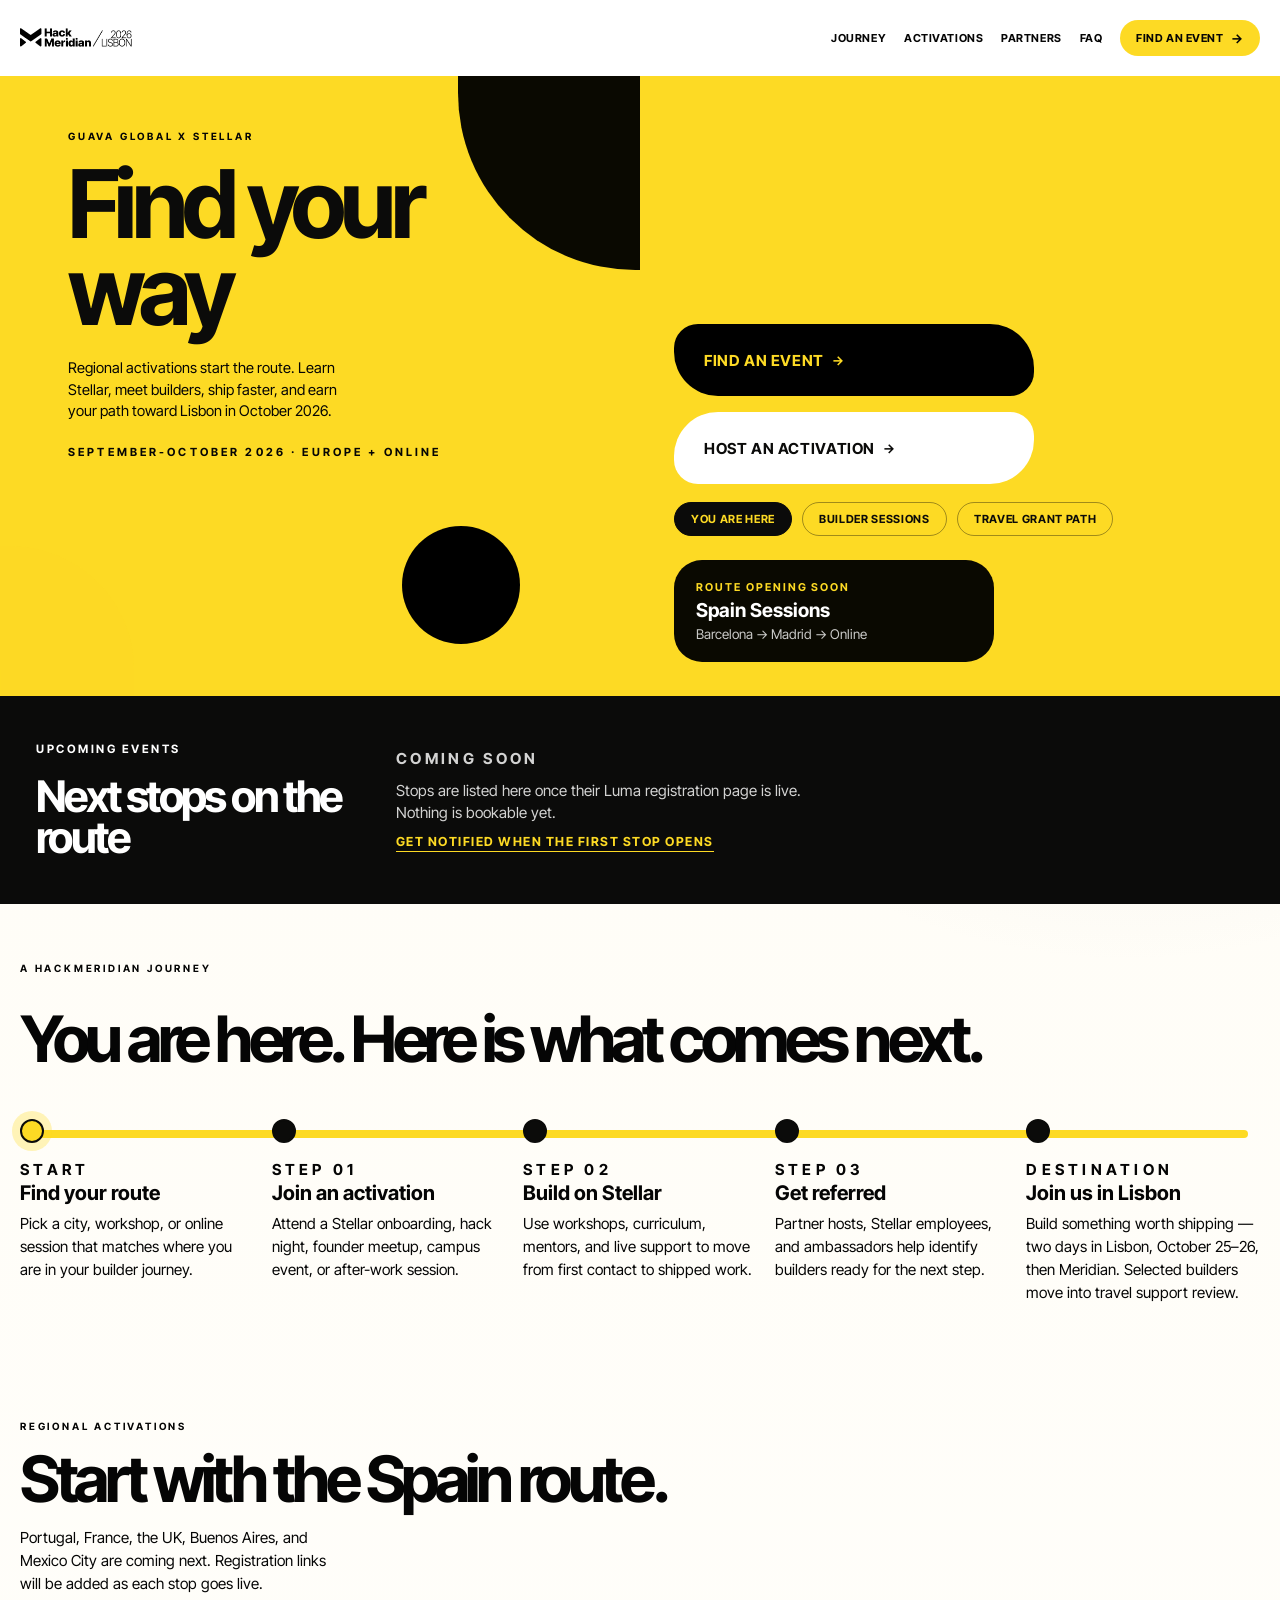
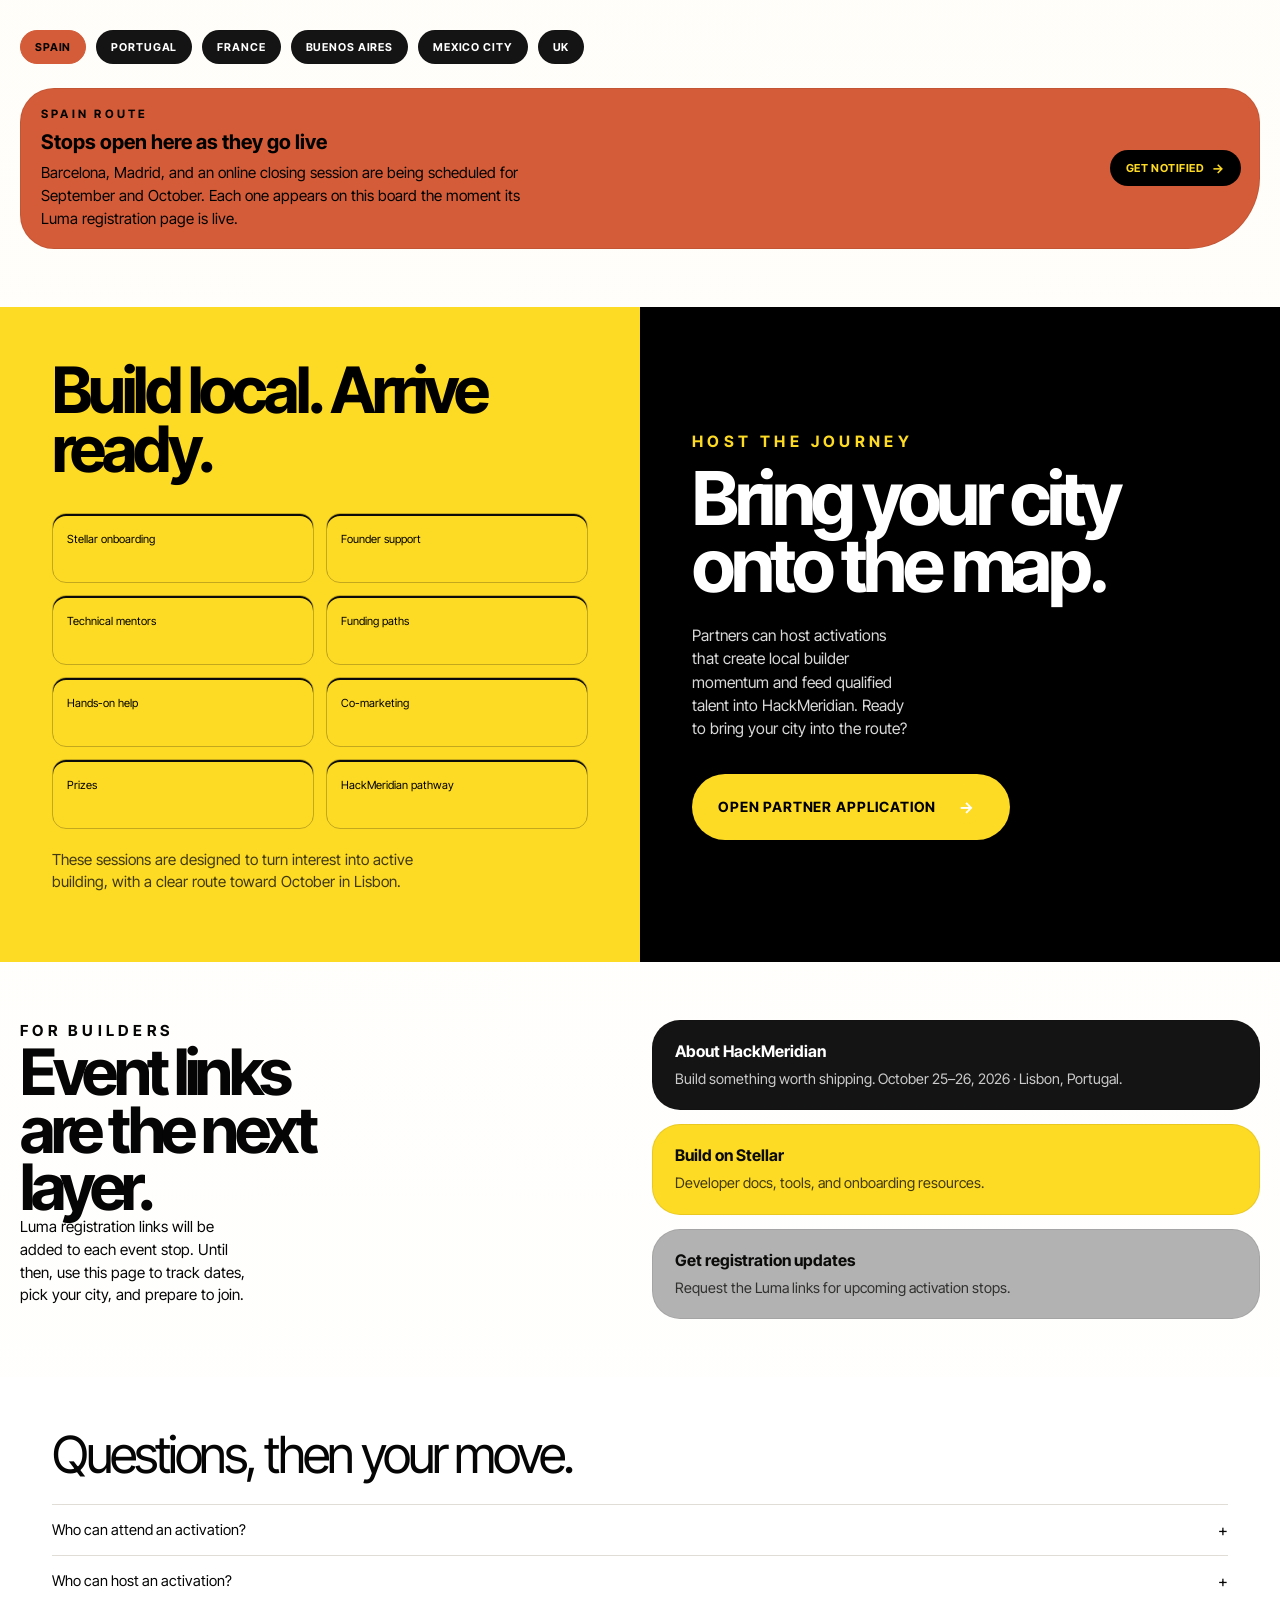
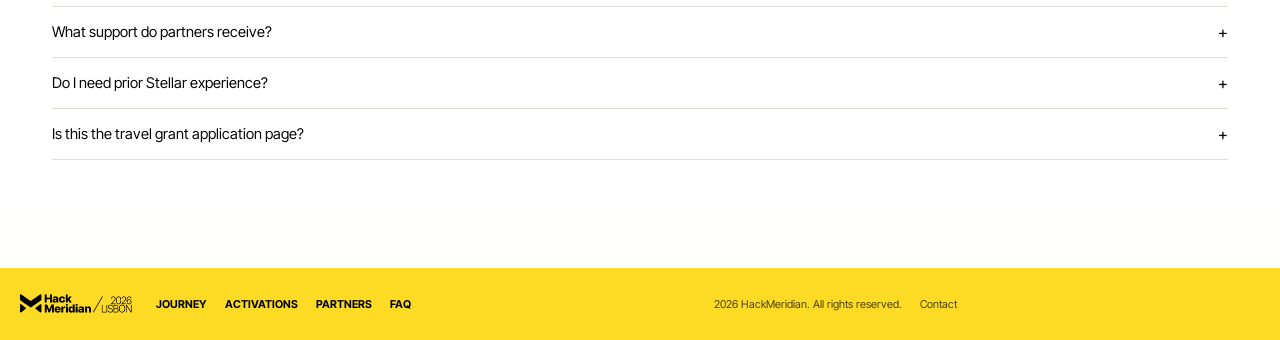
==== commit 0a0016cb: "Inter Tight, LATAM markets, and the agent pack Typeface resolved: the umbrella HackMeridian Brand Gu" ====
--- a/index.html
+++ b/index.html
@@ -108,7 +108,7 @@
           <span class="yourway-stop__dot"></span>
           <p class="yourway-stop__label">Destination</p>
           <h3>Join us in Lisbon</h3>
-          <p>Selected builders move into the HackMeridian path and later into travel support review.</p>
+          <p>Build something worth shipping — two days in Lisbon, October 25–26, then Meridian. Selected builders move into travel support review.</p>
         </article>
       </div>
       <div class="yourway-journey__terrain" aria-hidden="true">
@@ -125,8 +125,8 @@
           <h2>Start with the Spain route.</h2>
         </div>
         <p class="yourway-events__note">
-          Portugal, France, Germany, Poland, and the UK routes are coming next.
-          Registration links will be added as each stop goes live.
+          Portugal, France, the UK, Buenos Aires, and Mexico City are coming
+          next. Registration links will be added as each stop goes live.
         </p>
       </div>
 
@@ -134,8 +134,8 @@
         <span class="yourway-region yourway-region--live">Spain</span>
         <span class="yourway-region">Portugal</span>
         <span class="yourway-region">France</span>
-        <span class="yourway-region">Germany</span>
-        <span class="yourway-region">Poland</span>
+        <span class="yourway-region">Buenos Aires</span>
+        <span class="yourway-region">Mexico City</span>
         <span class="yourway-region">UK</span>
       </div>
 
@@ -213,7 +213,7 @@
       <div class="yourway-resources__links">
         <a class="yourway-resource" href="https://hackmeridian.com">
           <strong>About HackMeridian</strong>
-          <span>See the main event page and October destination.</span>
+          <span>Build something worth shipping. October 25–26, 2026 · Lisbon, Portugal.</span>
         </a>
         <a class="yourway-resource" href="https://stellar.org/developers">
           <strong>Build on Stellar</strong>
--- a/style.css
+++ b/style.css
@@ -1,4 +1,4 @@
-@import url("https://fonts.googleapis.com/css2?family=Archivo:wght@400;500;600;700;800;900&display=swap");
+@import url("https://fonts.googleapis.com/css2?family=Inter+Tight:wght@300;400;500;600;700;800;900&display=swap");
 
 :root {
   /* ------------------------------------------------------------------
@@ -64,7 +64,7 @@
 
 body {
   margin: 0;
-  font-family: "Archivo", sans-serif;
+  font-family: "Inter Tight", sans-serif;
   background: var(--white);
   color: var(--black);
 }
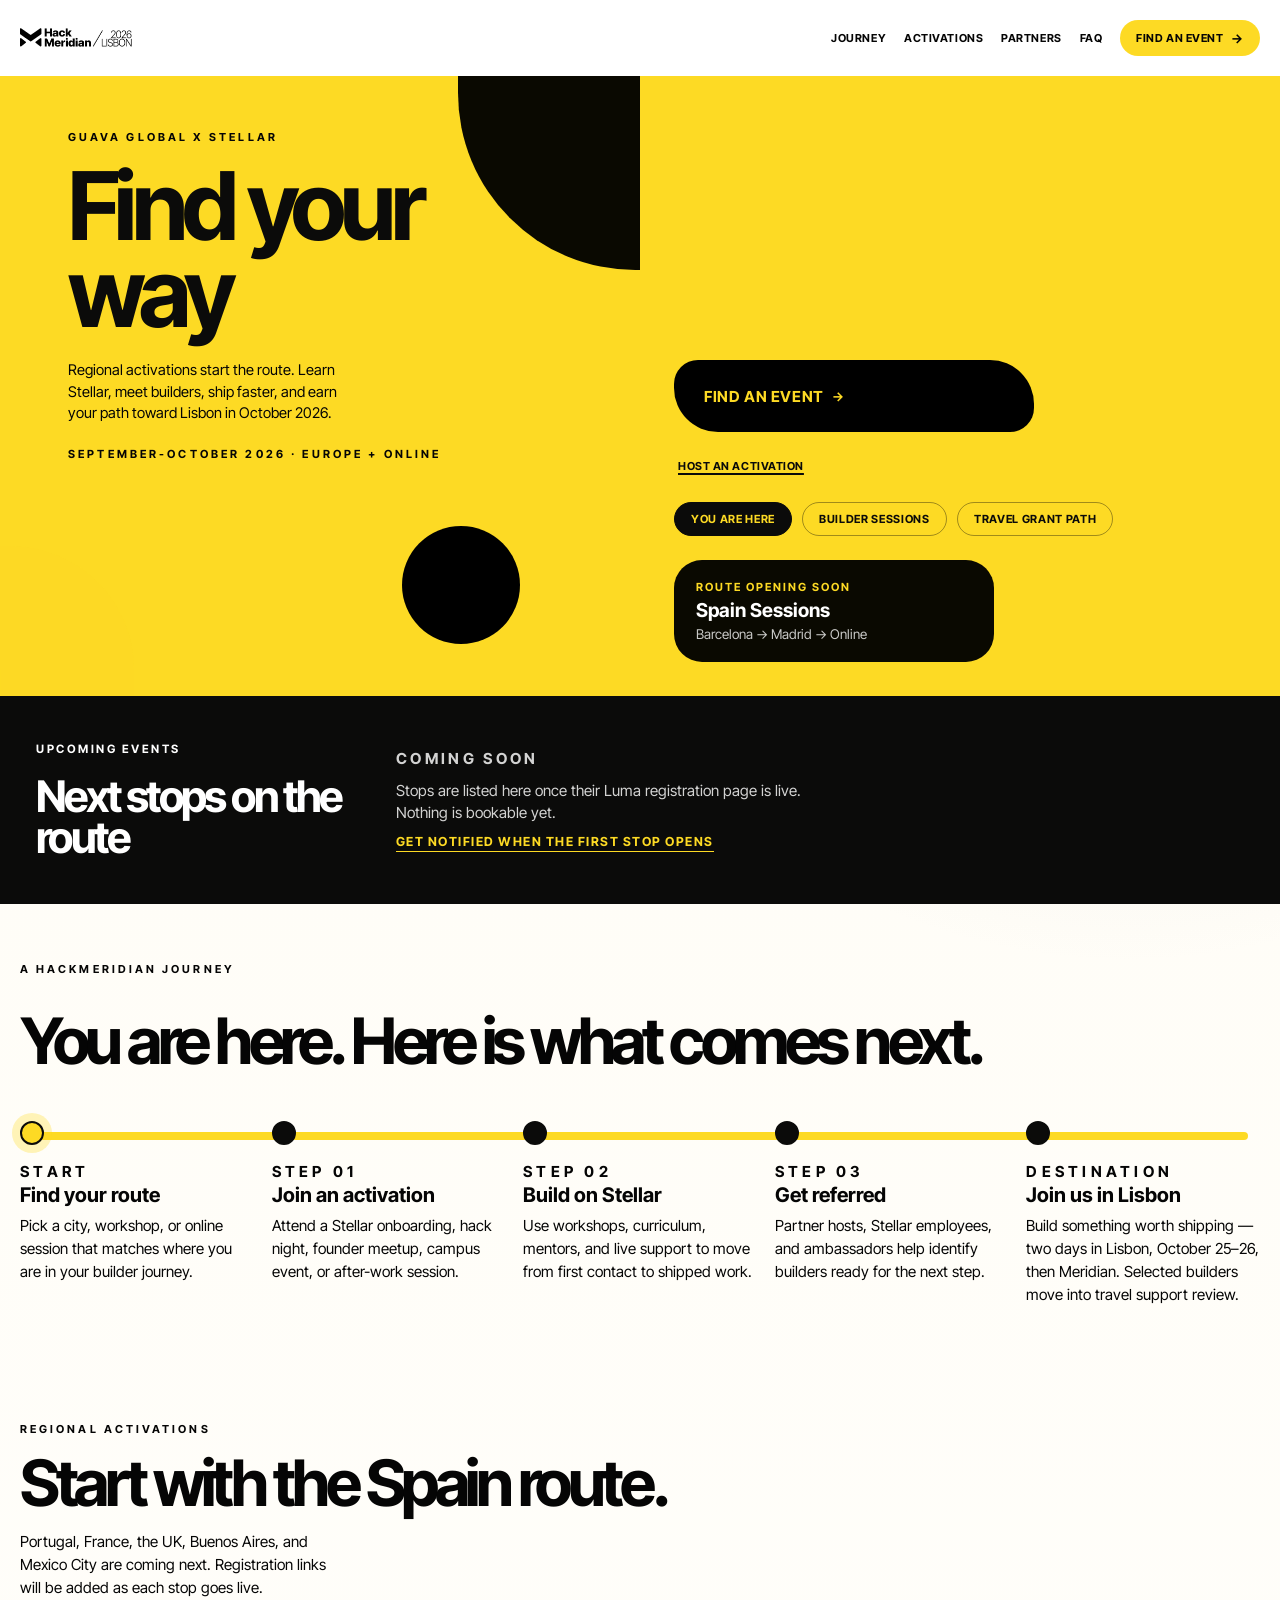
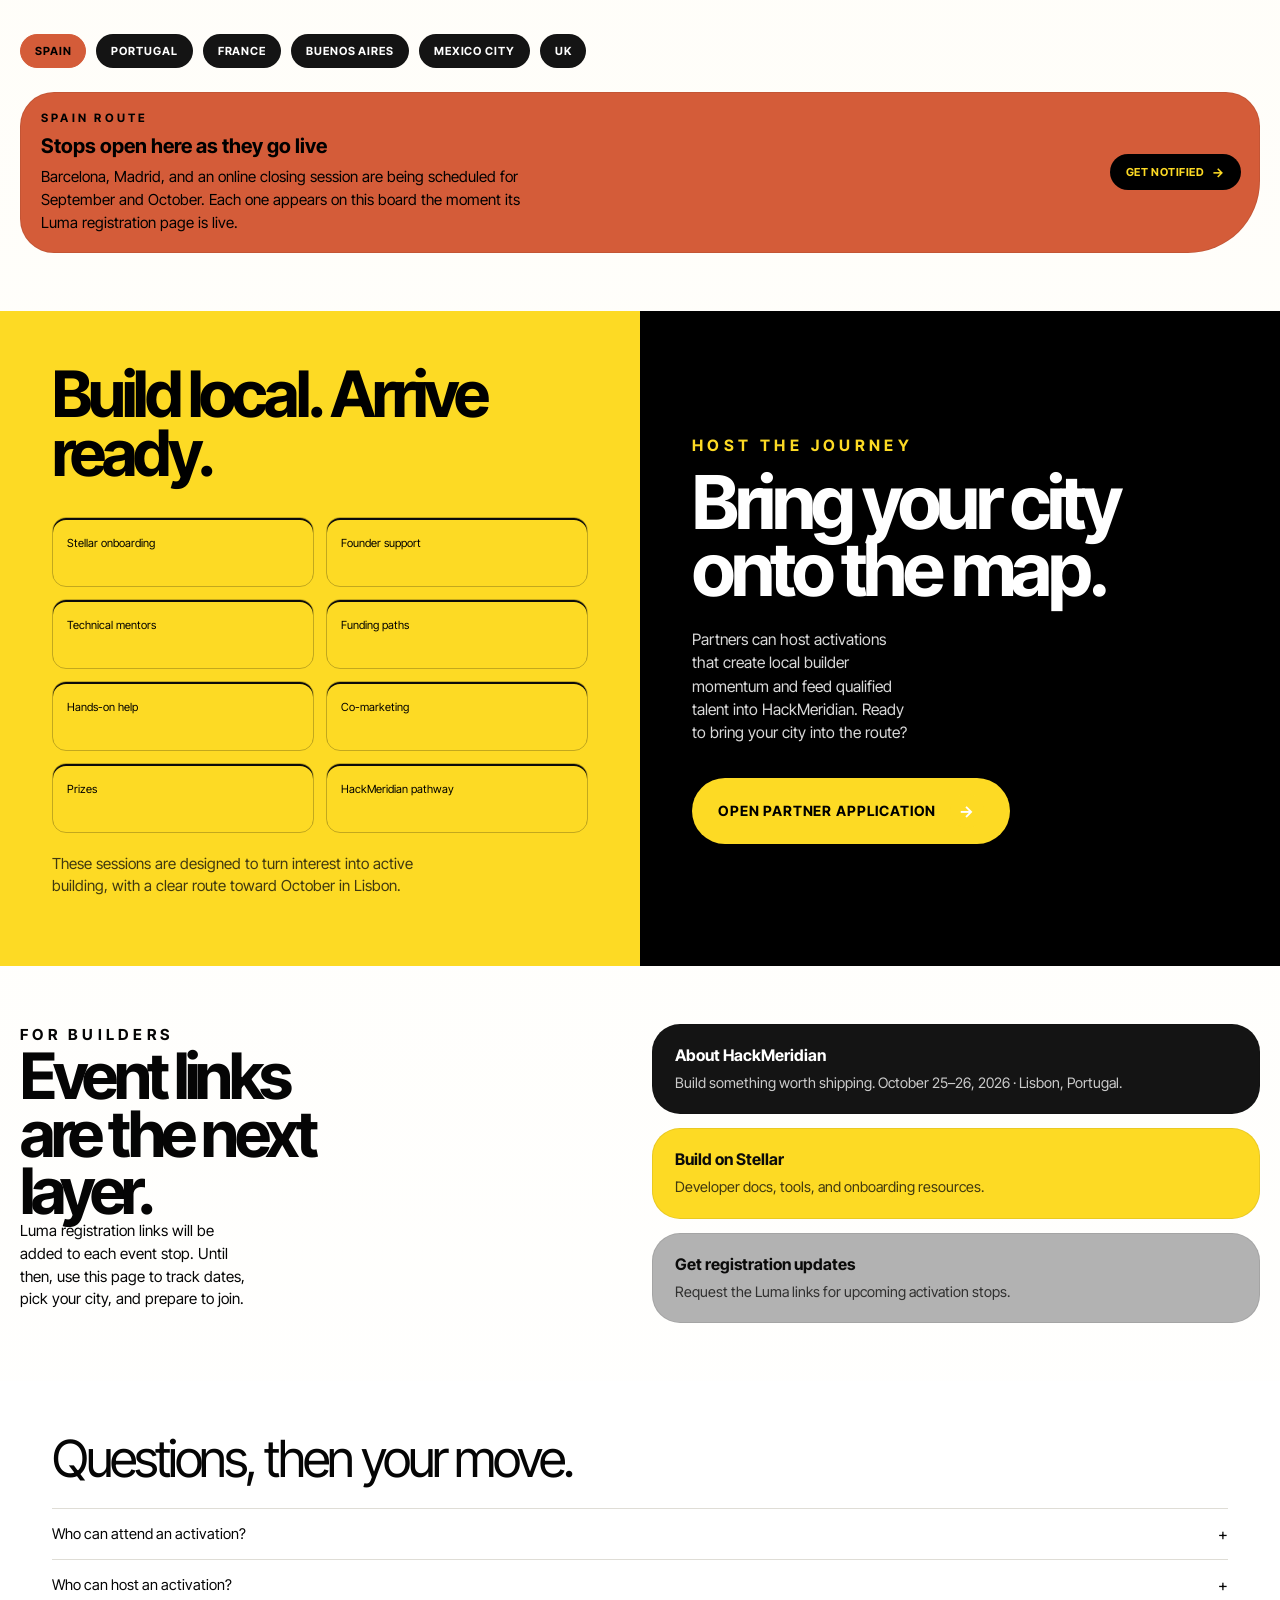
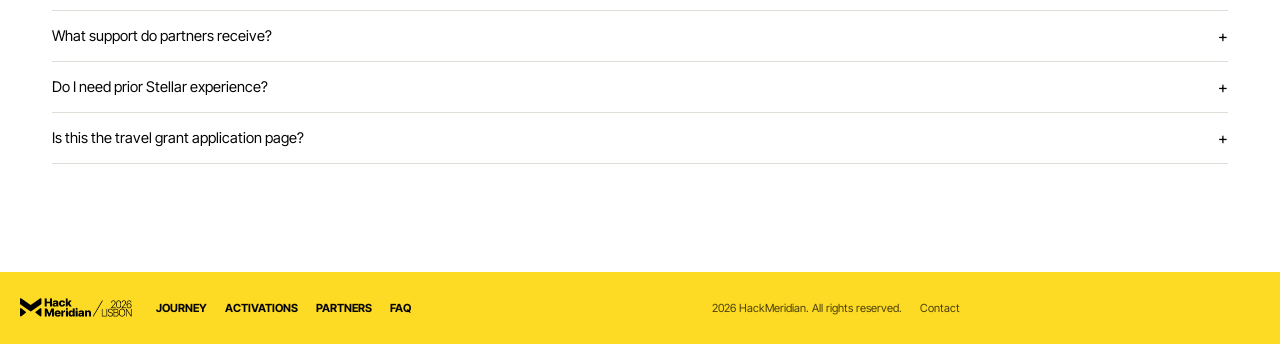
==== commit de78da08: "Hero focuses on Find an event; controller named as Grow With Guava LLC Team decisions: "Find an even" ====
--- a/index.html
+++ b/index.html
@@ -40,7 +40,7 @@
           <div class="yourway-hero__cta-stage">
             <div class="yourway-hero__actions">
               <a class="button button--dark" href="#events">Find an event</a>
-              <a class="button button--yellow" href="#partners">Host an activation</a>
+              <a class="yourway-hero__alt" href="#partners">Host an activation</a>
             </div>
             <ul class="yourway-hero__tags" aria-label="Journey highlights">
               <li>You are here</li>
--- a/style.css
+++ b/style.css
@@ -246,7 +246,7 @@
 
 .eyebrow {
   margin: 0 0 18px;
-  font-size: 10px;
+  font-size: 11px;
   font-weight: 700;
   text-transform: uppercase;
   letter-spacing: 0.28em;
@@ -1092,7 +1092,7 @@
   gap: 24px;
   padding: 26px 20px;
   background: var(--yellow);
-  font-size: 0.68rem;
+  font-size: 0.7rem;
 }
 
 .site-footer__nav {
@@ -1178,7 +1178,7 @@
 
   .site-nav {
     gap: 12px;
-    font-size: 10px;
+    font-size: 11px;
   }
 
   .hero__inner {
@@ -1278,7 +1278,7 @@
 
   .track__tag {
     margin-top: 20px;
-    font-size: 0.68rem;
+    font-size: 0.7rem;
   }
 
   .program-divider {
@@ -1389,6 +1389,23 @@
   background: var(--white);
 }
 
+/* One action per piece: Find an event is the CTA, hosting is a link. */
+.yourway-hero__alt {
+  display: inline-flex;
+  align-items: center;
+  min-height: 36px;
+  padding: 0 4px;
+  font-size: 11px;
+  font-weight: 700;
+  letter-spacing: 0.05em;
+  text-transform: uppercase;
+  color: var(--yourway-ink);
+  text-decoration: underline;
+  text-decoration-thickness: 2px;
+  text-underline-offset: 3px;
+  text-decoration-color: var(--yourway-ink);
+}
+
 .yourway-hero__tags {
   display: flex;
   flex-wrap: wrap;
@@ -1408,7 +1425,7 @@
   min-height: 34px;
   padding: 0 14px;
   border-radius: var(--radius-pill);
-  font-size: 0.68rem;
+  font-size: 0.7rem;
   font-weight: 700;
   letter-spacing: 0.08em;
   text-transform: uppercase;
@@ -1421,7 +1438,7 @@
   border: 1px solid rgb(var(--ink-rgb) / 0.38);
   background: transparent;
   color: var(--yourway-ink);
-  font-size: 0.64rem;
+  font-size: 0.7rem;
 }
 
 .yourway-hero__actions .button--dark {
@@ -1474,7 +1491,7 @@
 
 .yourway-hero__board p {
   color: var(--yourway-orange);
-  font-size: 0.68rem;
+  font-size: 0.7rem;
   font-weight: 700;
   letter-spacing: 0.18em;
   text-transform: uppercase;
@@ -1544,7 +1561,7 @@
 }
 
 .yourway-upcoming__date {
-  font-size: 0.68rem;
+  font-size: 0.7rem;
   font-weight: 700;
   letter-spacing: 0.22em;
   text-transform: uppercase;
@@ -1840,7 +1857,7 @@
 }
 
 .yourway-board__date span {
-  font-size: 0.66rem;
+  font-size: 0.7rem;
   font-weight: 700;
   letter-spacing: 0.26em;
   text-transform: uppercase;
@@ -2970,3 +2987,40 @@
     gap: 4px;
   }
 }
+
+/* Notion application form embed (ADR 0004). The frame is cross-origin —
+   height comes from us, scrolling happens inside the form. */
+.partner-embed {
+  display: grid;
+  gap: 14px;
+}
+
+.partner-embed__notice {
+  margin: 0;
+  font-size: 0.82rem;
+  line-height: 1.5;
+  color: rgb(var(--ink-rgb) / 0.78);
+  max-width: 62ch;
+}
+
+.partner-embed__notice a,
+.partner-embed__alt a {
+  text-decoration: underline;
+  text-decoration-color: var(--brand-yellow);
+  text-decoration-thickness: 2px;
+  text-underline-offset: 2px;
+}
+
+.partner-embed__frame {
+  width: 100%;
+  height: clamp(600px, 78vh, 900px);
+  border: 1px solid rgb(var(--ink-rgb) / 0.16);
+  border-radius: 28px;
+  background: var(--white);
+}
+
+.partner-embed__alt {
+  margin: 0;
+  font-size: 0.82rem;
+  color: rgb(var(--ink-rgb) / 0.78);
+}
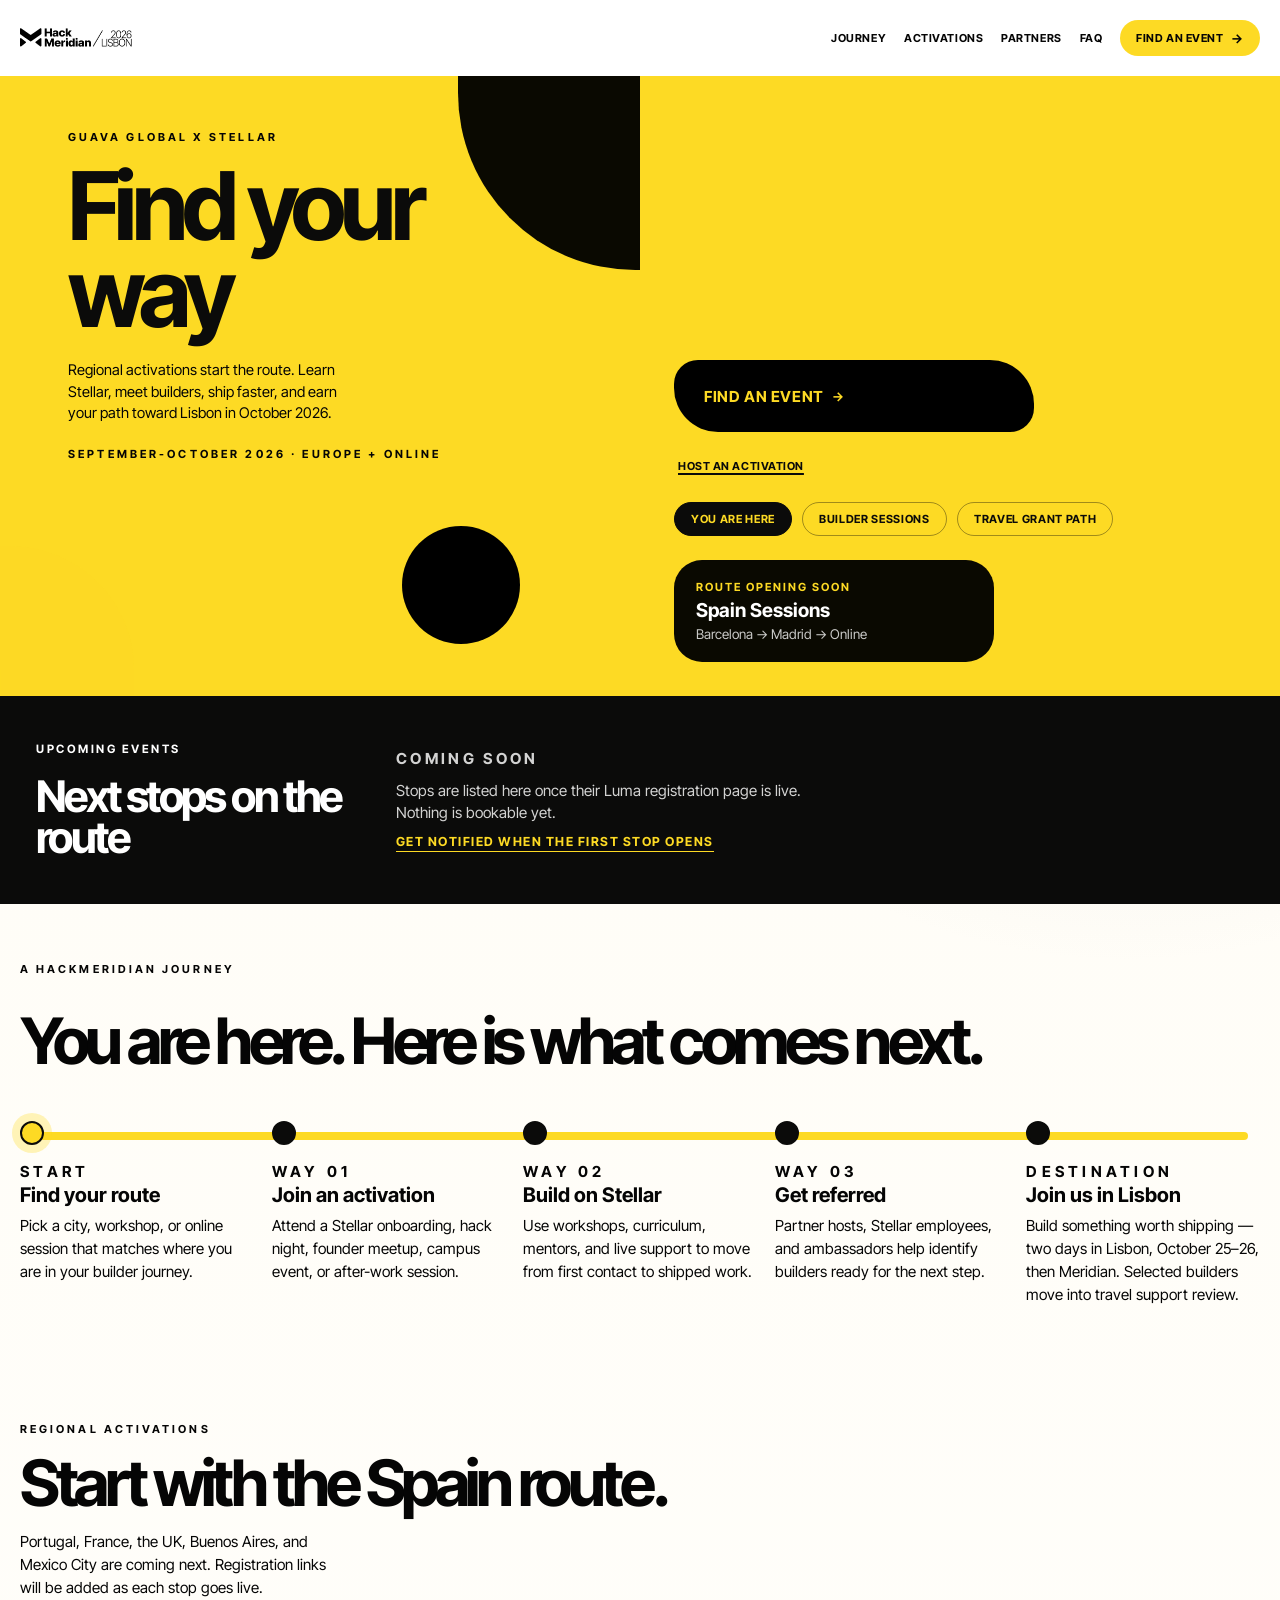
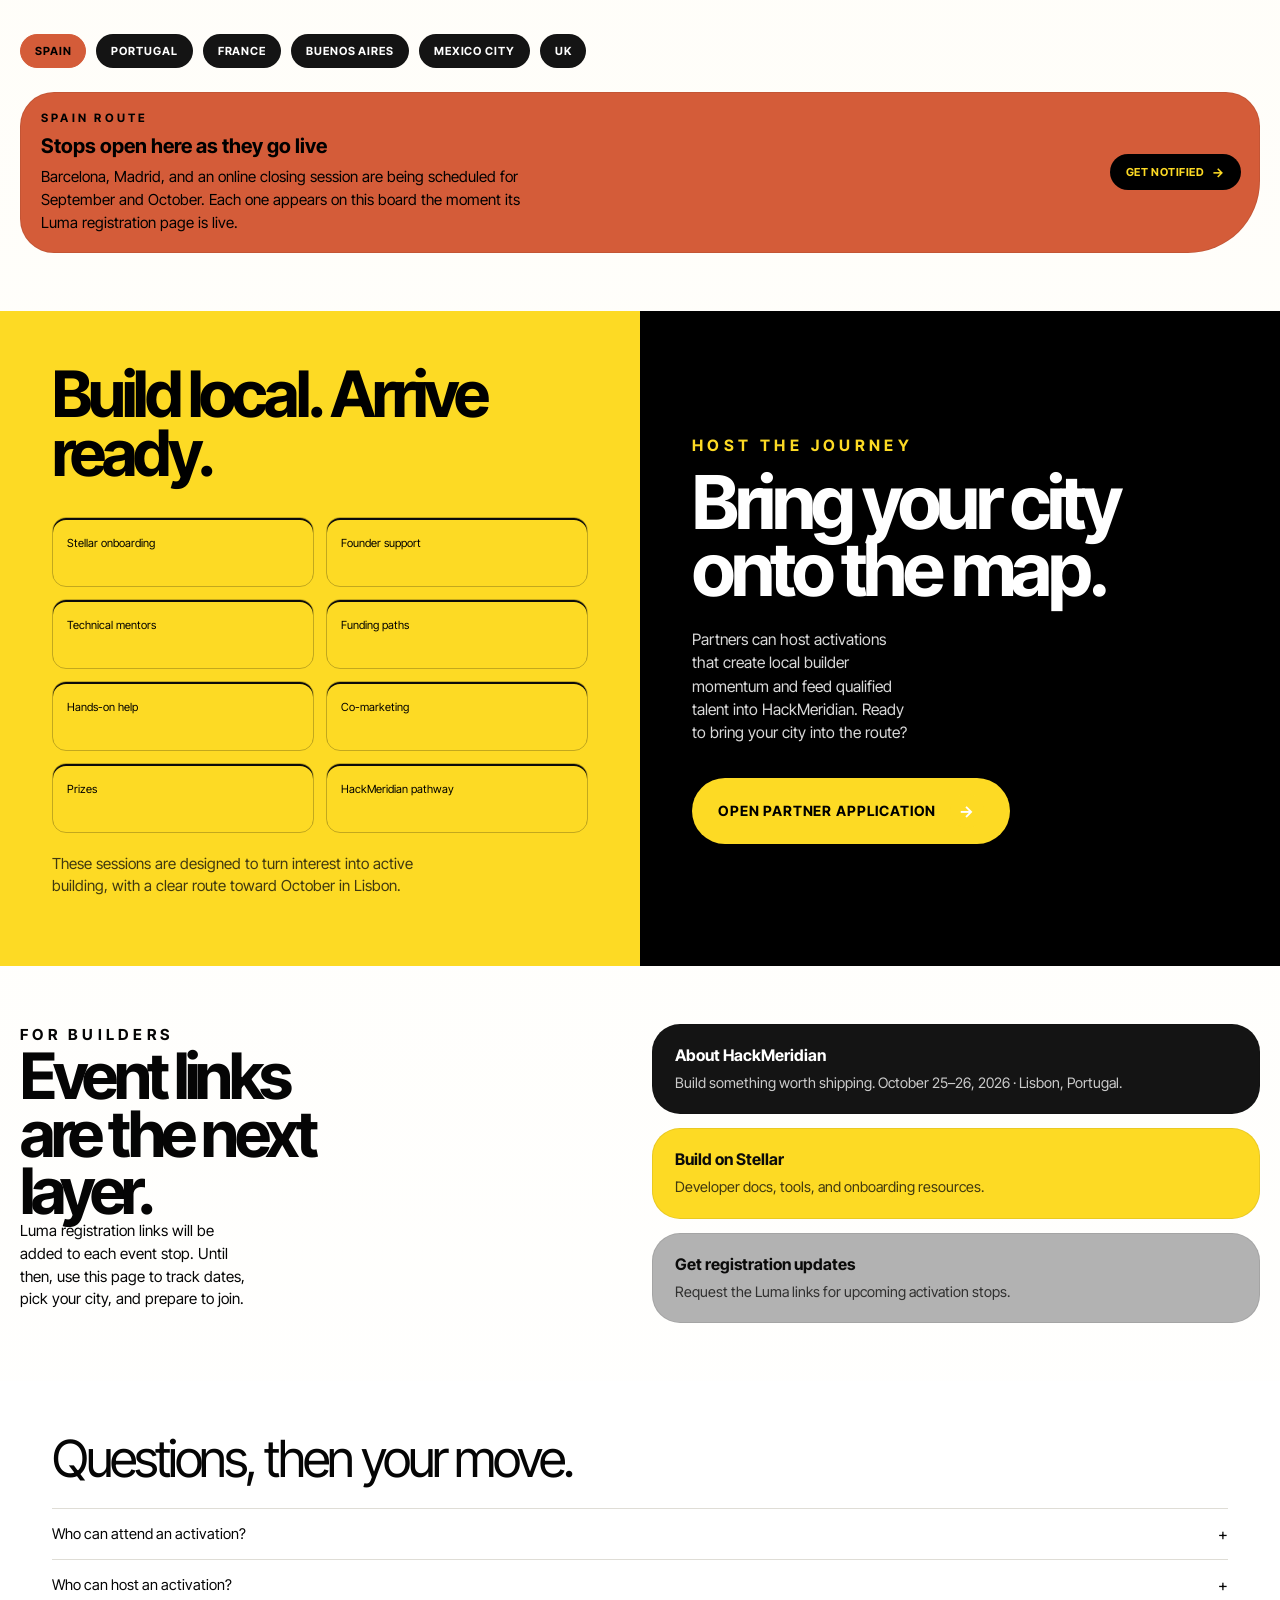
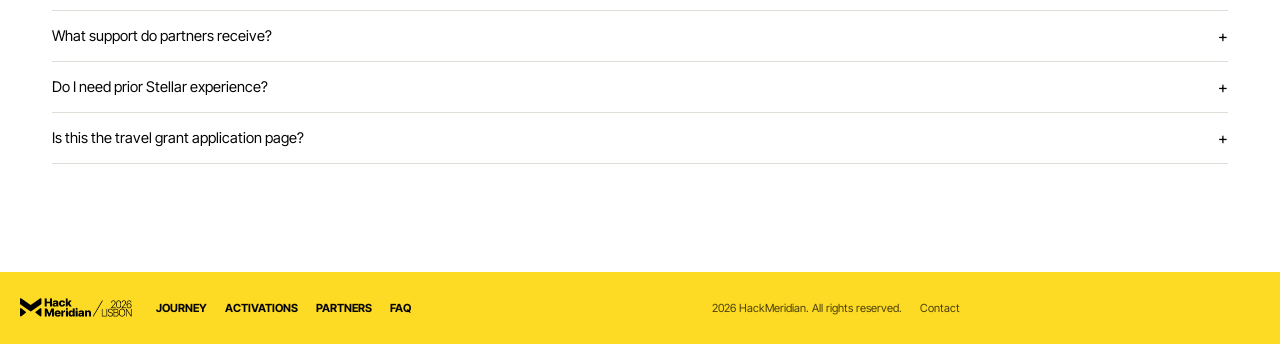
==== commit 995fa28c: "Journey labels: Step 01-03 become Way 01-03 (D1) A routes-chosen campaign should not assign numbered" ====
--- a/index.html
+++ b/index.html
@@ -88,19 +88,19 @@
         </article>
         <article class="yourway-stop">
           <span class="yourway-stop__dot"></span>
-          <p class="yourway-stop__label">Step 01</p>
+          <p class="yourway-stop__label">Way 01</p>
           <h3>Join an activation</h3>
           <p>Attend a Stellar onboarding, hack night, founder meetup, campus event, or after-work session.</p>
         </article>
         <article class="yourway-stop">
           <span class="yourway-stop__dot"></span>
-          <p class="yourway-stop__label">Step 02</p>
+          <p class="yourway-stop__label">Way 02</p>
           <h3>Build on Stellar</h3>
           <p>Use workshops, curriculum, mentors, and live support to move from first contact to shipped work.</p>
         </article>
         <article class="yourway-stop">
           <span class="yourway-stop__dot"></span>
-          <p class="yourway-stop__label">Step 03</p>
+          <p class="yourway-stop__label">Way 03</p>
           <h3>Get referred</h3>
           <p>Partner hosts, Stellar employees, and ambassadors help identify builders ready for the next step.</p>
         </article>
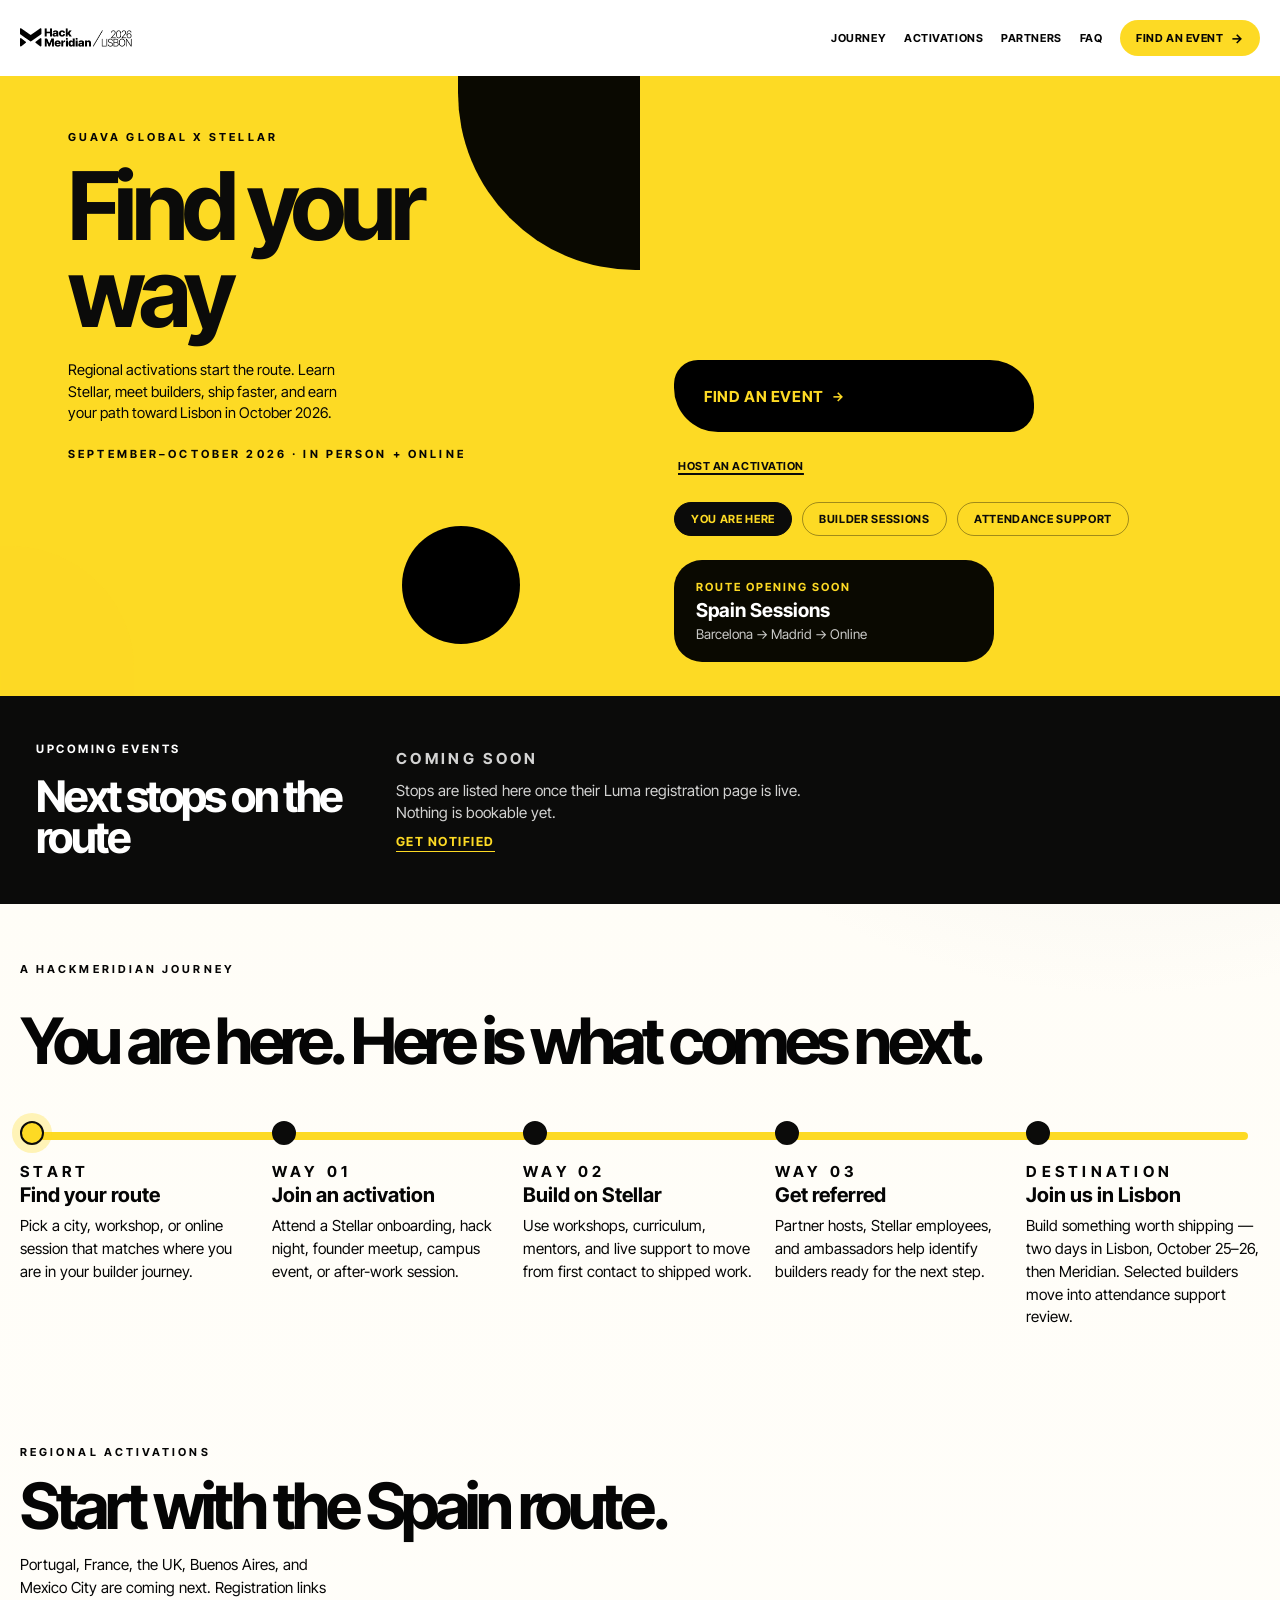
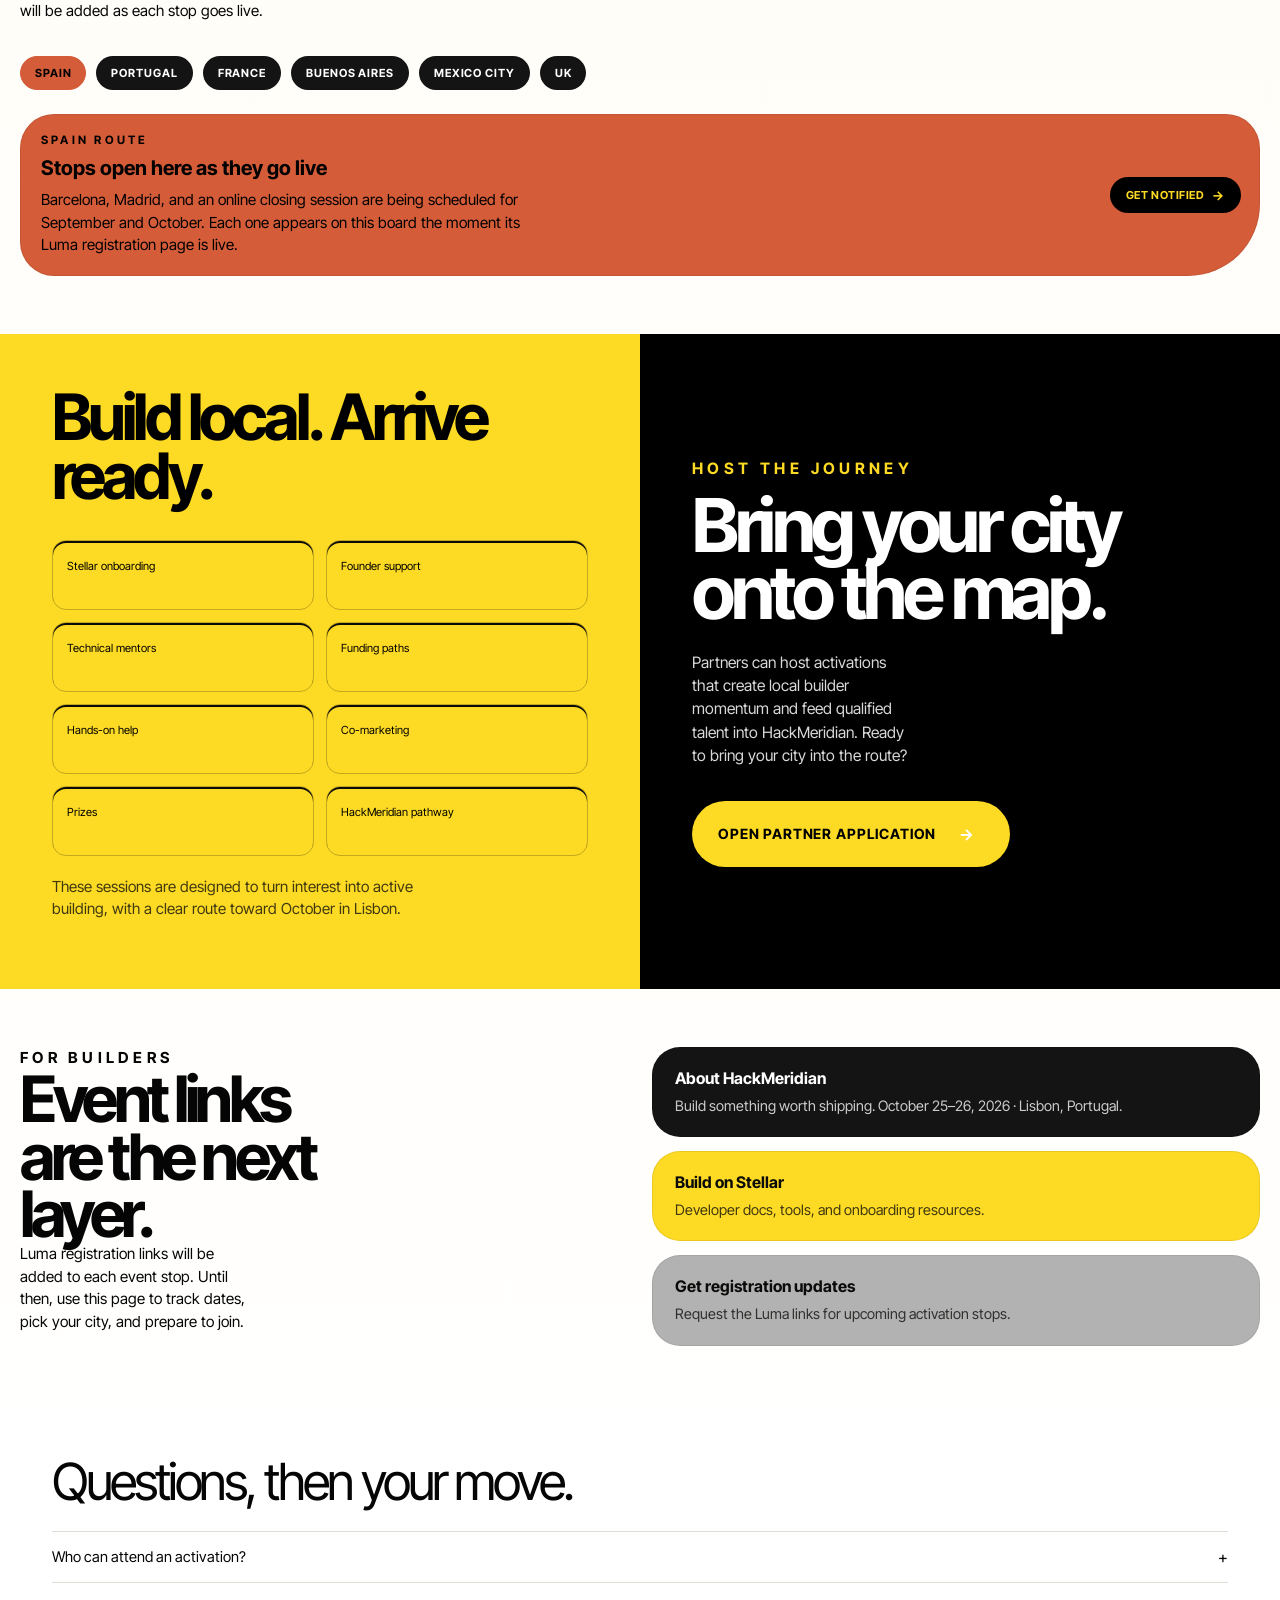
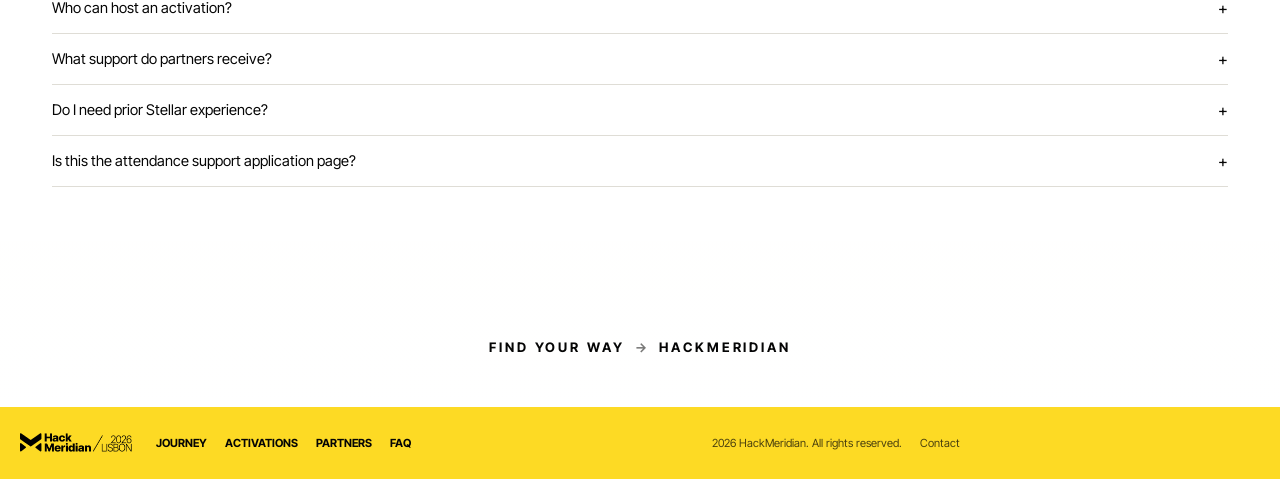
==== commit 10f401b2: "Apply the approved copy batch; programme renamed Attendance Support D3 approved (matching the Attend" ====
--- a/index.html
+++ b/index.html
@@ -34,7 +34,7 @@
             Regional activations start the route. Learn Stellar, meet builders,
             ship faster, and earn your path toward Lisbon in October 2026.
           </p>
-          <p class="hero__meta">September-October 2026 · Europe + Online</p>
+          <p class="hero__meta">September–October 2026 · In person + online</p>
         </div>
         <div class="hero__panel hero__panel--image yourway-hero__image">
           <div class="yourway-hero__cta-stage">
@@ -45,7 +45,7 @@
             <ul class="yourway-hero__tags" aria-label="Journey highlights">
               <li>You are here</li>
               <li>Builder sessions</li>
-              <li>Travel grant path</li>
+              <li>Attendance support</li>
             </ul>
           </div>
           <div class="yourway-hero__board">
@@ -69,7 +69,7 @@
             Stops are listed here once their Luma registration page is live.
             Nothing is bookable yet.
           </p>
-          <a href="#registration-updates">Get notified when the first stop opens</a>
+          <a href="#registration-updates">Get notified</a>
         </div>
       </div>
     </section>
@@ -108,7 +108,7 @@
           <span class="yourway-stop__dot"></span>
           <p class="yourway-stop__label">Destination</p>
           <h3>Join us in Lisbon</h3>
-          <p>Build something worth shipping — two days in Lisbon, October 25–26, then Meridian. Selected builders move into travel support review.</p>
+          <p>Build something worth shipping — two days in Lisbon, October 25–26, then Meridian. Selected builders move into attendance support review.</p>
         </article>
       </div>
       <div class="yourway-journey__terrain" aria-hidden="true">
@@ -245,10 +245,12 @@
         <p>No. Some sessions are designed to onboard builders to Stellar, while later rounds focus on moving ideas closer to shipping.</p>
       </details>
       <details class="faq__item">
-        <summary>Is this the travel grant application page?</summary>
-        <p>No. Travel support will have a separate application flow later. This page is for activations, event discovery, and host applications.</p>
-      </details>
-    </section>
+        <summary>Is this the attendance support application page?</summary>
+        <p>No. HackMeridian Attendance Support has its own application flow. This page is for activations, event discovery, and host applications.</p>
+      </details>
+    </section>
+
+    <p class="fyw-close">Find your way <span aria-hidden="true">→</span> HackMeridian</p>
   </main>
 
   <footer class="site-footer">
--- a/style.css
+++ b/style.css
@@ -3024,3 +3024,19 @@
   font-size: 0.82rem;
   color: rgb(var(--ink-rgb) / 0.78);
 }
+
+/* Every campaign piece closes on the shared line. */
+.fyw-close {
+  margin: 0;
+  padding: 44px 20px 52px;
+  text-align: center;
+  font-size: 0.82rem;
+  font-weight: 700;
+  letter-spacing: 0.22em;
+  text-transform: uppercase;
+}
+
+.fyw-close span {
+  color: rgb(var(--ink-rgb) / 0.55);
+  padding: 0 4px;
+}
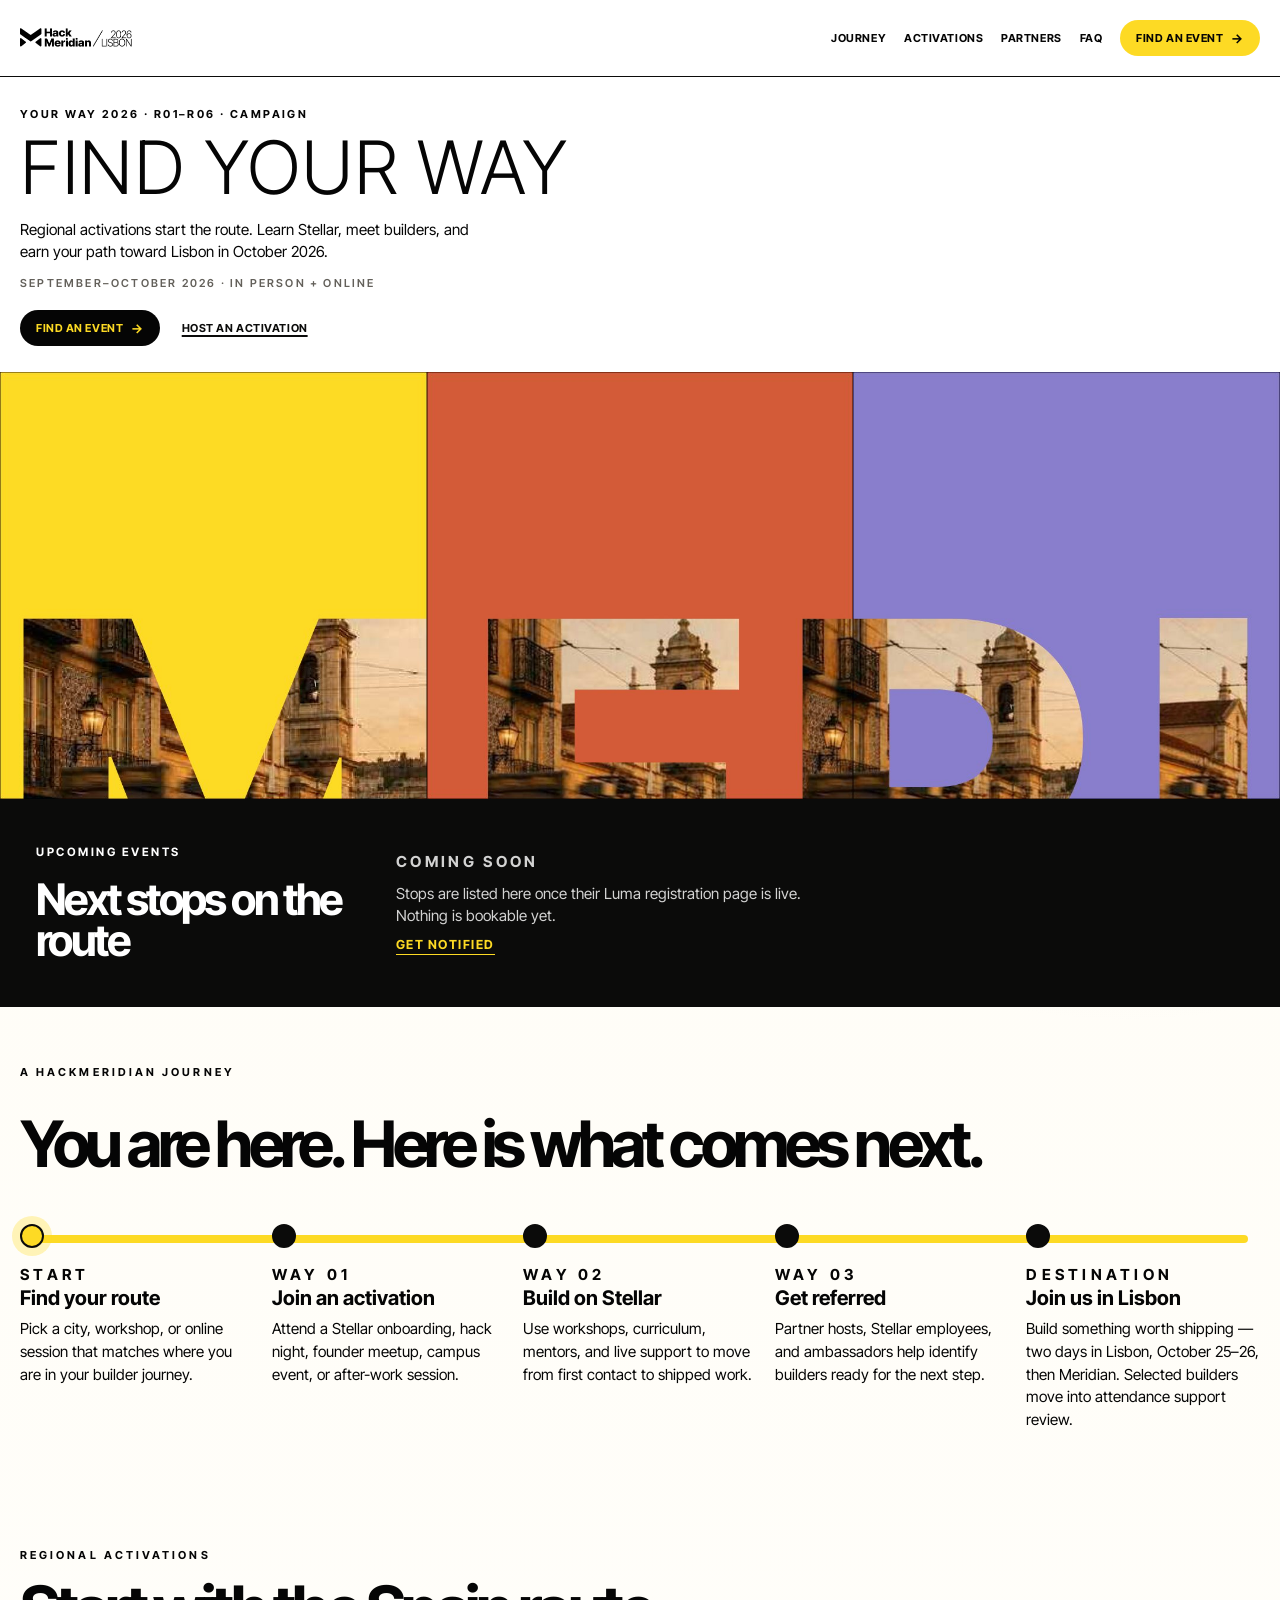
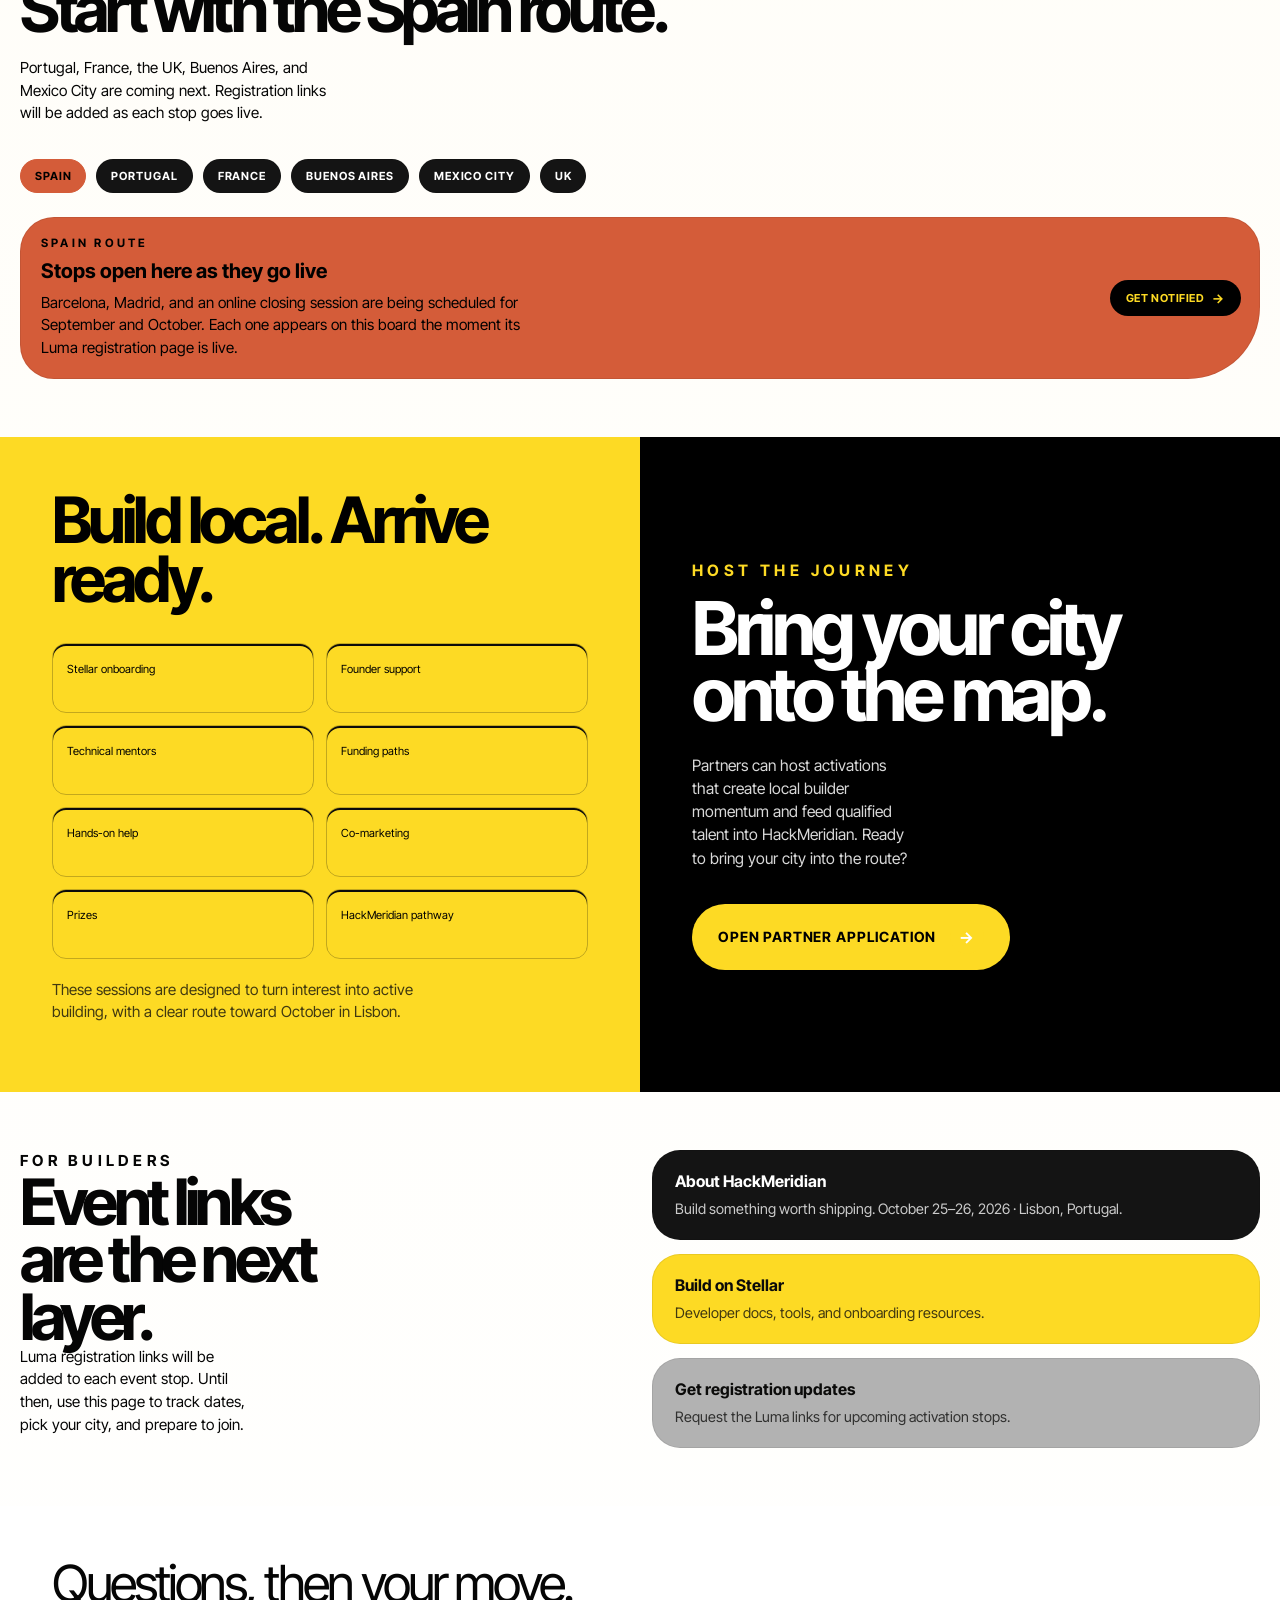
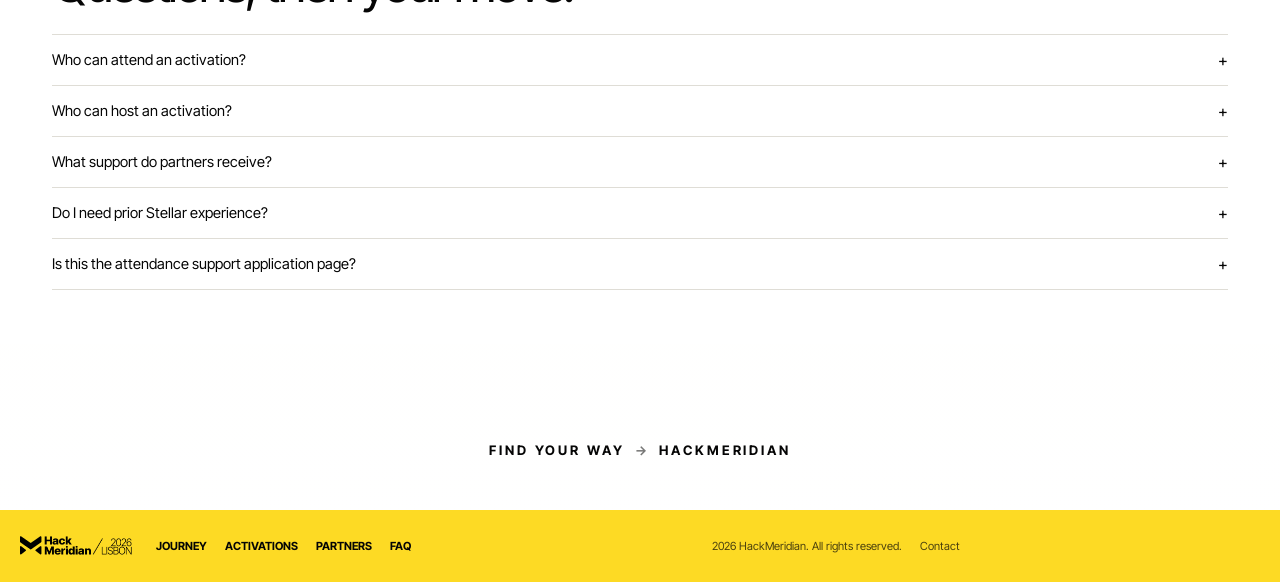
==== commit 65bd2608: "The landing page becomes a campaign piece Per the team: the page did not speak the puzzle language o" ====
--- a/index.html
+++ b/index.html
@@ -23,37 +23,24 @@
   </header>
 
   <main id="top">
-    <section class="hero yourway-hero">
-      <div class="hero__inner">
-        <div class="hero__panel hero__panel--copy yourway-hero__copy">
-          <div class="yourway-hero__terrain yourway-hero__terrain--one" aria-hidden="true"></div>
-          <div class="yourway-hero__terrain yourway-hero__terrain--two" aria-hidden="true"></div>
-          <p class="eyebrow">Guava Global x Stellar</p>
-          <h1>Find your way</h1>
-          <p class="hero__lede">
-            Regional activations start the route. Learn Stellar, meet builders,
-            ship faster, and earn your path toward Lisbon in October 2026.
-          </p>
-          <p class="hero__meta">September–October 2026 · In person + online</p>
-        </div>
-        <div class="hero__panel hero__panel--image yourway-hero__image">
-          <div class="yourway-hero__cta-stage">
-            <div class="yourway-hero__actions">
-              <a class="button button--dark" href="#events">Find an event</a>
-              <a class="yourway-hero__alt" href="#partners">Host an activation</a>
-            </div>
-            <ul class="yourway-hero__tags" aria-label="Journey highlights">
-              <li>You are here</li>
-              <li>Builder sessions</li>
-              <li>Attendance support</li>
-            </ul>
-          </div>
-          <div class="yourway-hero__board">
-            <p>Route opening soon</p>
-            <strong>Spain Sessions</strong>
-            <span>Barcelona → Madrid → Online</span>
-          </div>
-        </div>
+    <section class="tpl-hero" aria-label="Find your way — a HackMeridian 2026 campaign">
+      <div class="tpl-hero__bar">
+        <p class="tpl-hero__id">Your way 2026 · R01–R06 · Campaign</p>
+        <h1 class="tpl-hero__title">Find your way</h1>
+        <p class="tpl-hero__lede">
+          Regional activations start the route. Learn Stellar, meet builders,
+          and earn your path toward Lisbon in October 2026.
+        </p>
+        <p class="tpl-hero__op">September–October 2026 · In person + online</p>
+        <div class="tpl-hero__action">
+          <a class="button button--dark" href="#events">Find an event</a>
+          <a class="yourway-hero__alt" href="#partners">Host an activation</a>
+        </div>
+      </div>
+      <div class="tpl-hero__strip" role="img" aria-label="Three pieces of the MERIDIAN puzzle — the wordmark cut from Lisbon photography over gold, terracotta and jacaranda tiles">
+        <img src="assets/pieces/piece-29.jpg" alt="" width="720" height="720" />
+        <img src="assets/pieces/piece-30.jpg" alt="" width="720" height="720" />
+        <img src="assets/pieces/piece-31.jpg" alt="" width="720" height="720" />
       </div>
     </section>
 
--- a/style.css
+++ b/style.css
@@ -3040,3 +3040,82 @@
   color: rgb(var(--ink-rgb) / 0.55);
   padding: 0 4px;
 }
+
+/* ---------------------------------------------------------------------------
+   Template hero — the landing page as a campaign piece (production notes:
+   info bar on one long edge, artwork the rest; odd piece = bar on top).
+   Pieces 29–31 are adjacent crops of the master, so the strip reads MERI.
+   --------------------------------------------------------------------------- */
+.tpl-hero {
+  width: 100%;
+  background: var(--white);
+}
+
+.tpl-hero__bar {
+  width: min(100%, var(--page-width));
+  margin: 0 auto;
+  padding: 30px 20px 26px;
+  display: grid;
+  gap: 8px;
+  border-top: 1px solid var(--ink);
+}
+
+.tpl-hero__id {
+  margin: 0;
+  font-size: 11px;
+  font-weight: 700;
+  letter-spacing: 0.22em;
+  text-transform: uppercase;
+}
+
+.tpl-hero__title {
+  margin: 2px 0 0;
+  font-size: clamp(2.4rem, 6vw, 4.6rem);
+  font-weight: 300;
+  letter-spacing: 0.01em;
+  line-height: 1;
+  text-transform: uppercase;
+}
+
+.tpl-hero__lede {
+  margin: 6px 0 0;
+  max-width: 52ch;
+  font-size: 0.95rem;
+  line-height: 1.5;
+}
+
+.tpl-hero__op {
+  margin: 4px 0 0;
+  font-size: 11px;
+  font-weight: 600;
+  letter-spacing: 0.2em;
+  text-transform: uppercase;
+  color: var(--brand-orange-ink);
+}
+
+.tpl-hero__action {
+  display: flex;
+  flex-wrap: wrap;
+  align-items: center;
+  gap: 18px;
+  margin-top: 12px;
+}
+
+.tpl-hero__strip {
+  display: grid;
+  grid-template-columns: repeat(3, 1fr);
+}
+
+.tpl-hero__strip img {
+  width: 100%;
+  height: auto;
+  aspect-ratio: 1;
+  object-fit: cover;
+  display: block;
+}
+
+@media (max-width: 620px) {
+  .tpl-hero__strip {
+    grid-template-columns: repeat(3, 1fr);
+  }
+}
